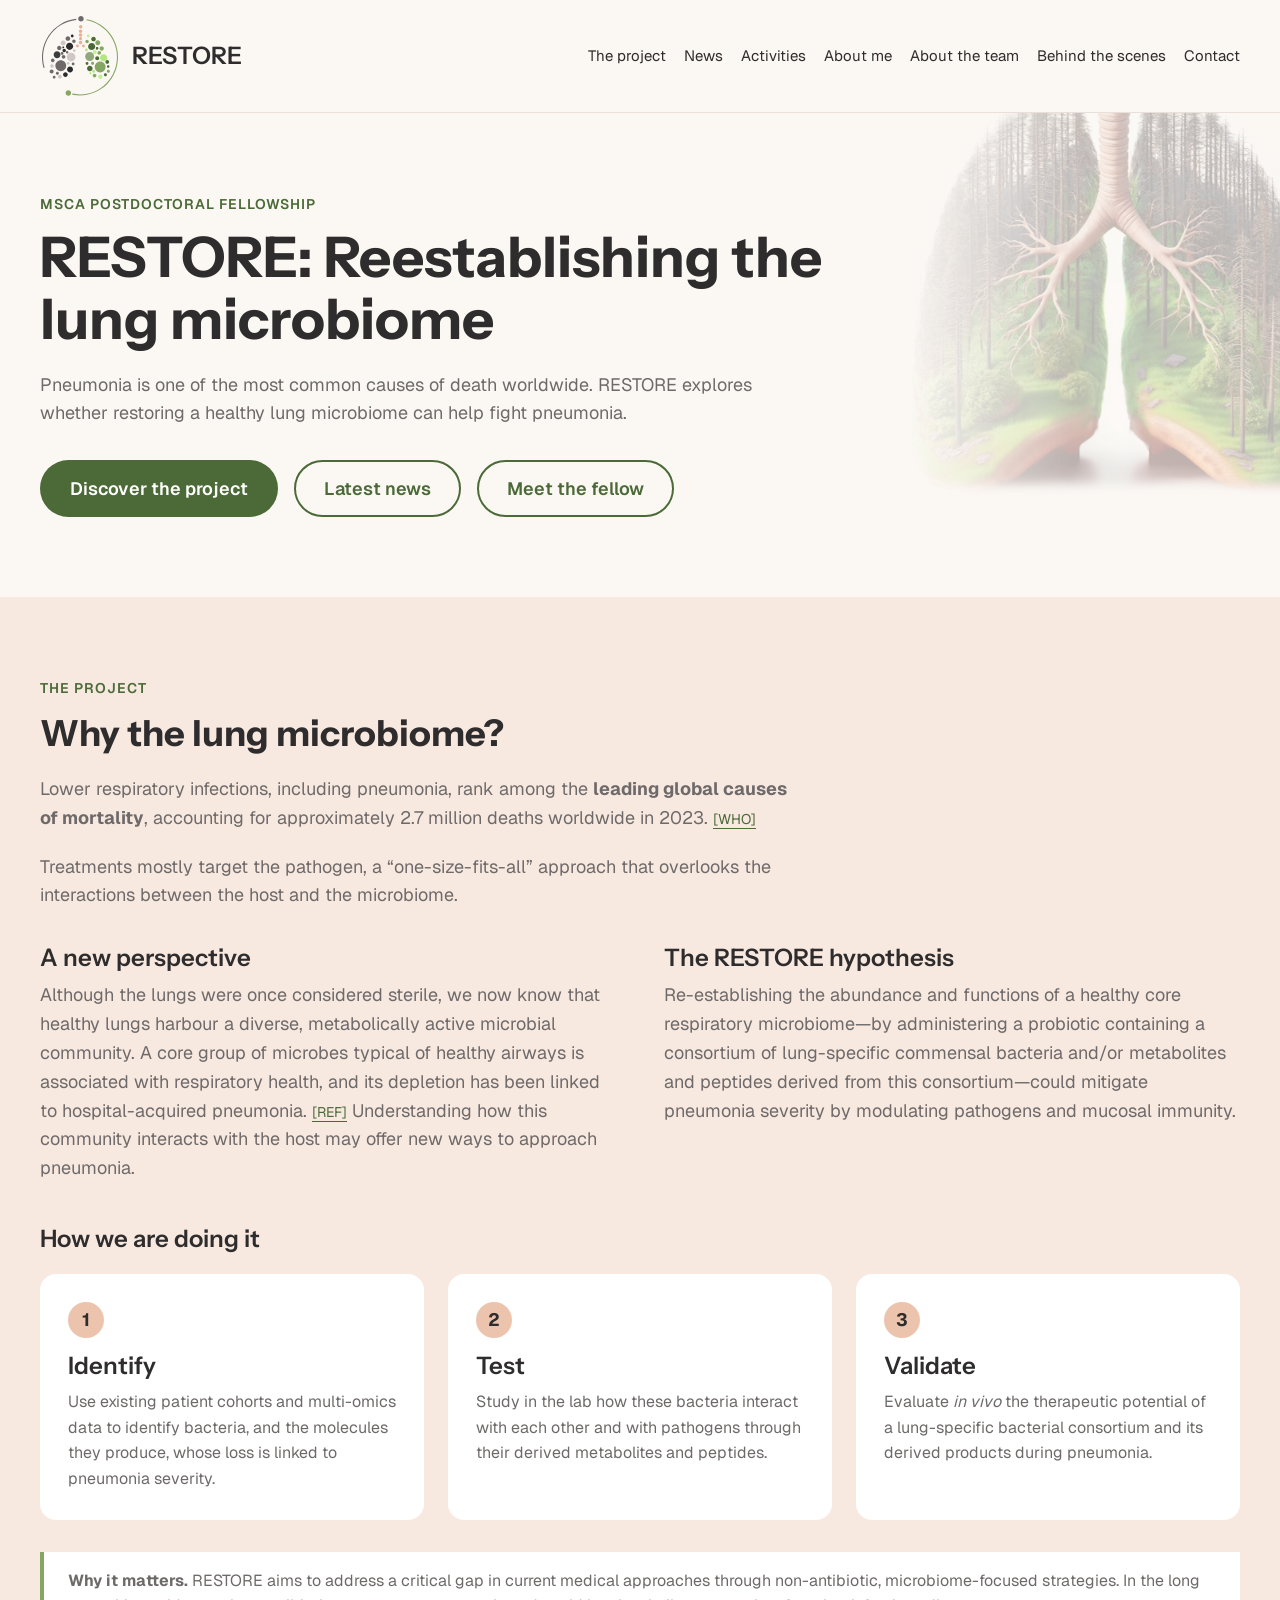
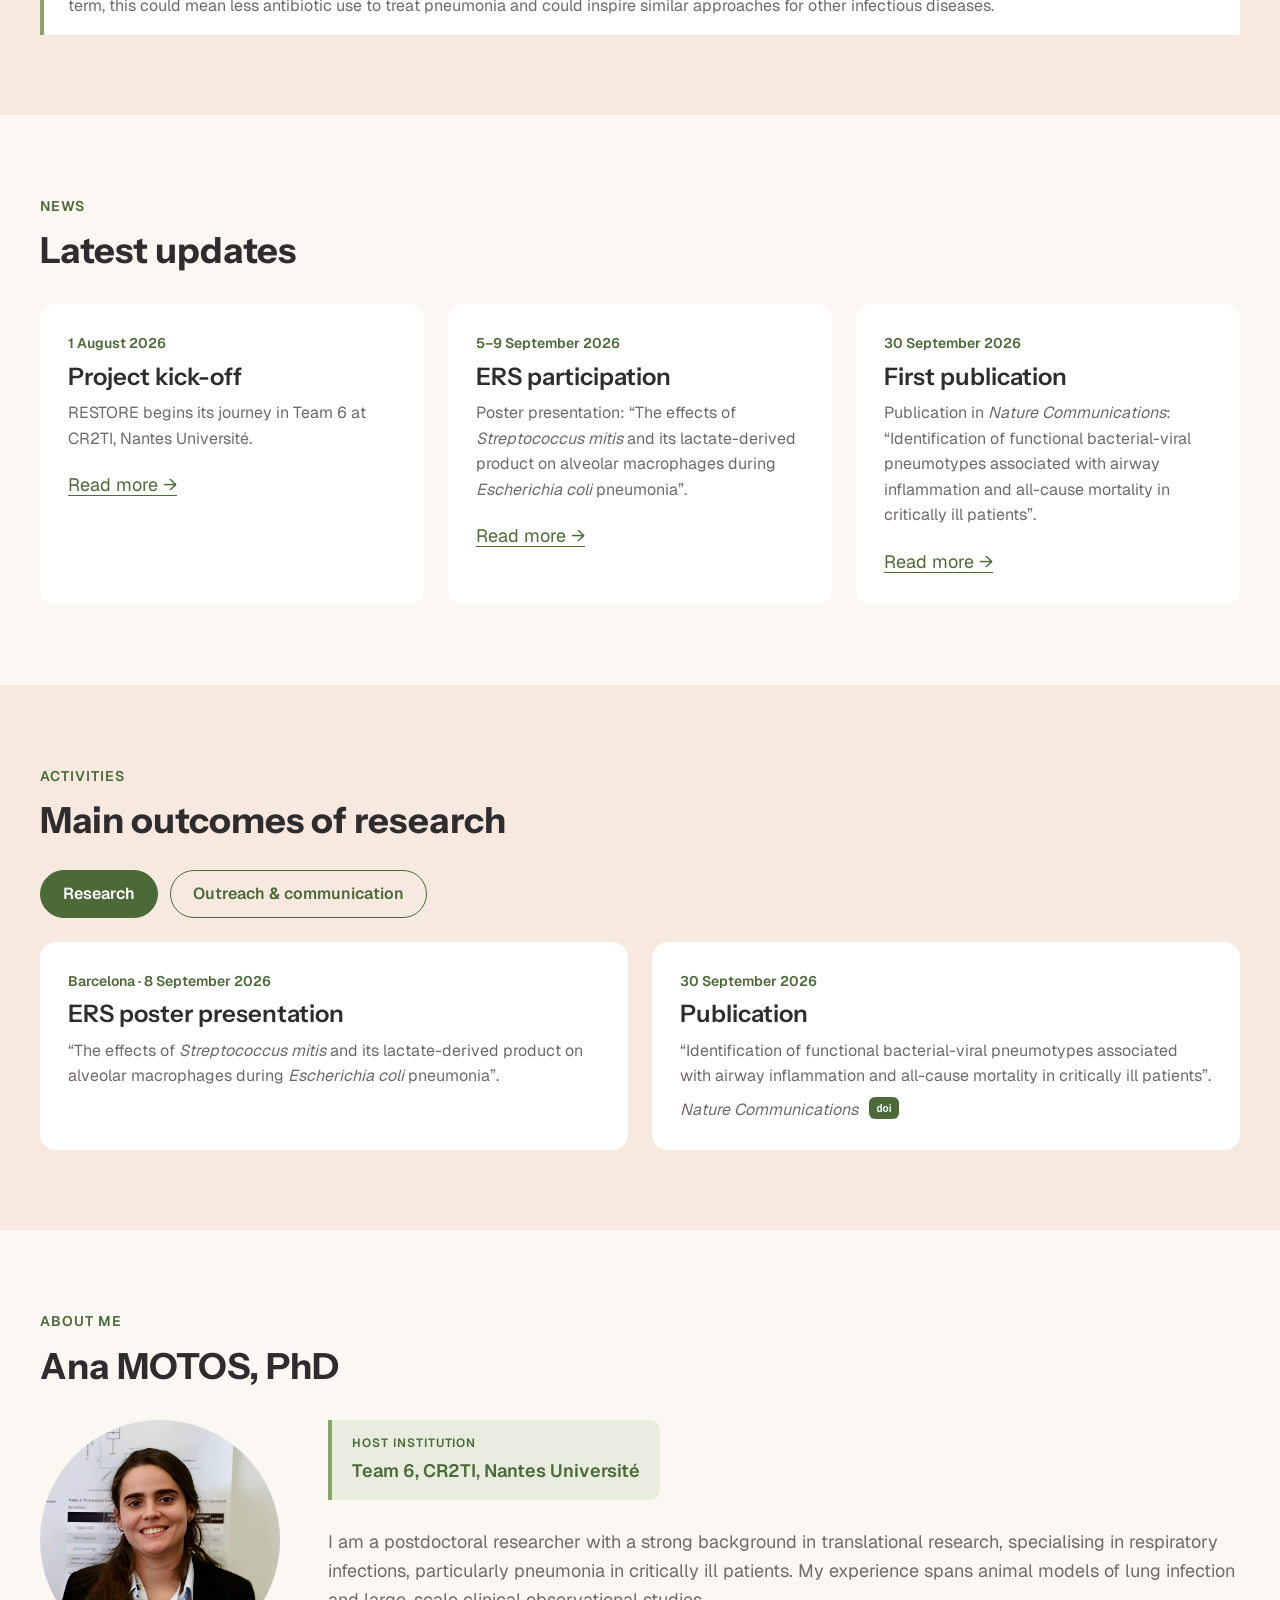
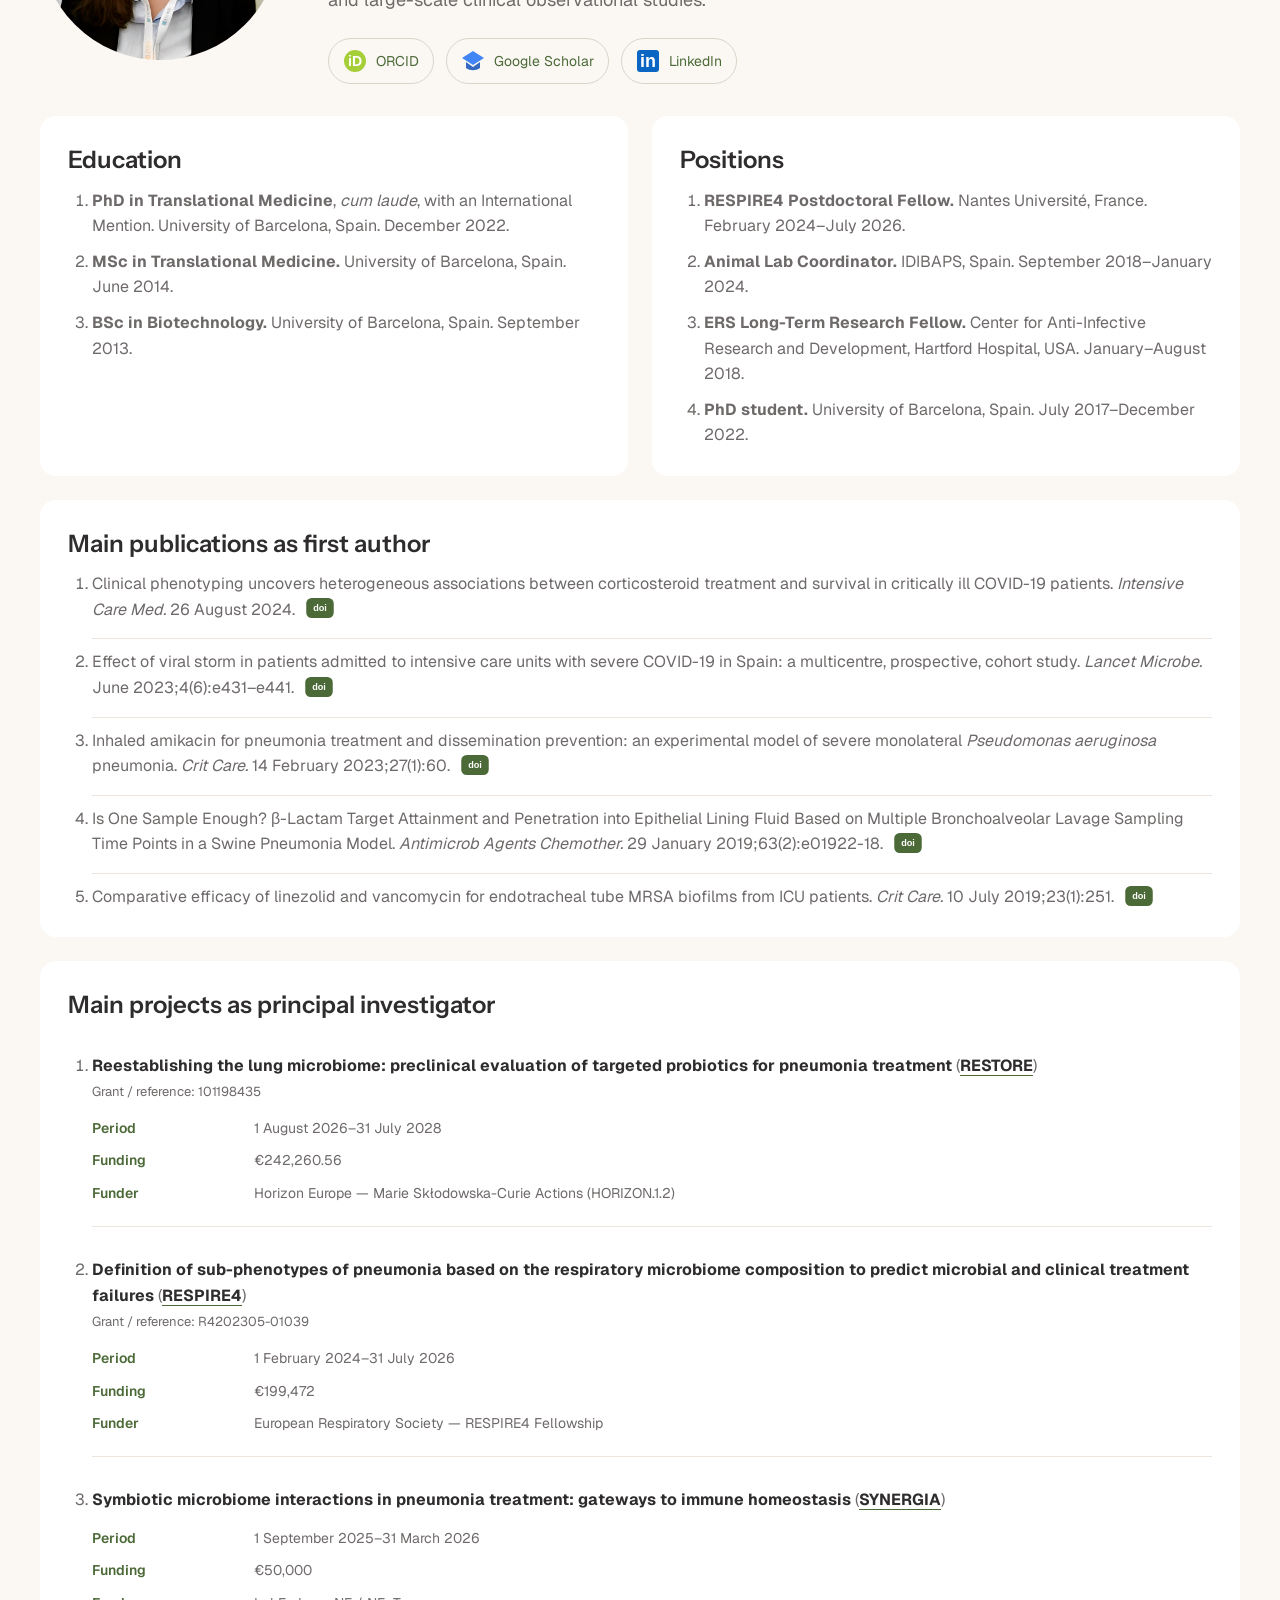
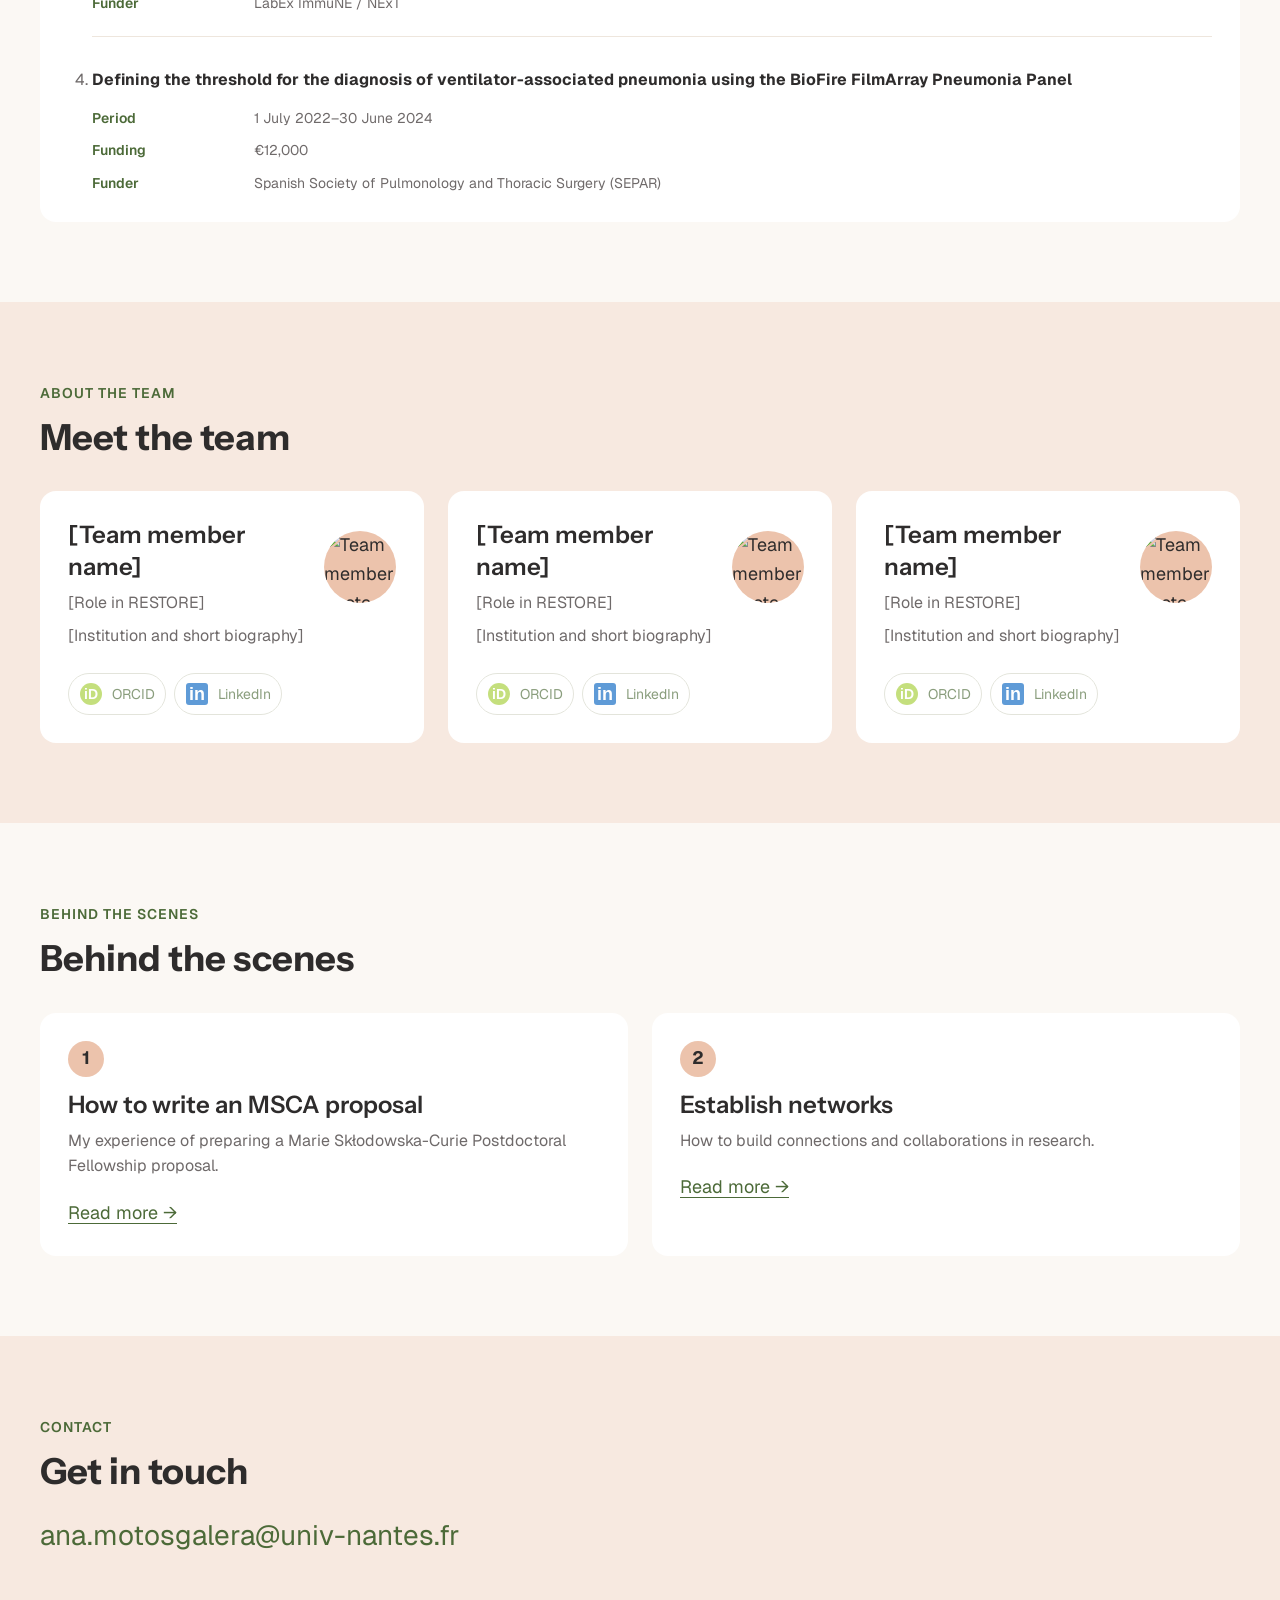
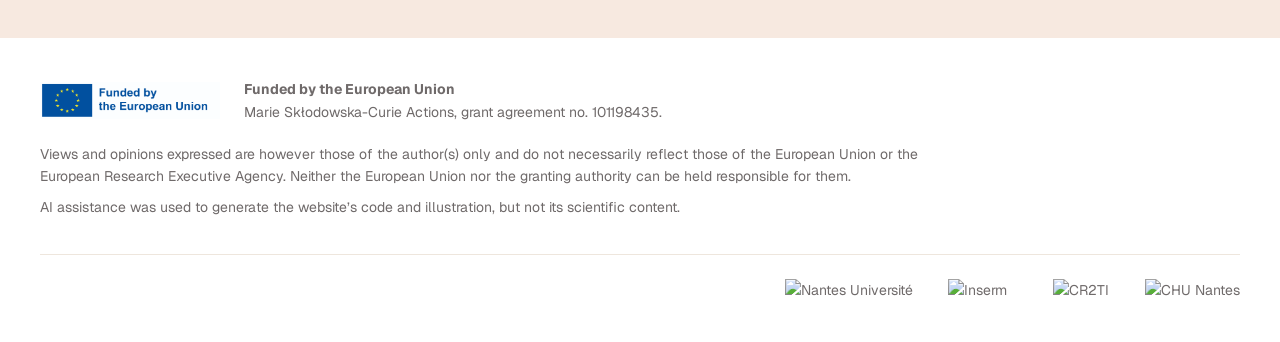
==== index.html @ 810e3845 "Fix formatting of funder information in index.html" ====
<!DOCTYPE html>
<html lang="en"><head><meta charset="utf-8"><meta name="viewport" content="width=device-width, initial-scale=1"><title>RESTORE: Reestablishing the lung microbiome</title><link rel="stylesheet" href="https://fonts.googleapis.com/css2?family=Instrument+Sans:wght@400;600;700&family=Geist:wght@400;600&display=swap"><link rel="stylesheet" href="styles.css"></head><body><a class="skip" href="#main-content">Skip to content</a><header><a class="brand" href="#home" aria-label="RESTORE home"><img class="header-logo" src="Logo.svg" alt="RESTORE logo"><span>RESTORE</span></a><button class="menu-toggle" type="button" aria-controls="main-menu" aria-expanded="false">Menu</button><nav class="menu" id="main-menu" aria-label="Main navigation"><a href="#project">The project</a><a href="#news">News</a><a href="#activities">Activities</a><a href="#about">About me</a><a href="#team">About the team</a><a href="#msca">Behind the scenes</a><a href="#contact">Contact</a></nav></header><main id="main-content"><section id="home"><div class="wrap hero-layout"><div class="hero-copy">
<div class="label">MSCA Postdoctoral Fellowship</div>
<h1>RESTORE: Reestablishing the lung microbiome</h1>
<p class="lead">Pneumonia is one of the most common causes of death worldwide. RESTORE explores whether restoring a healthy lung microbiome can help fight pneumonia.</p>
<div class="btns"><a class="btn" href="#project">Discover the project</a><a class="btn o" href="#news">Latest news</a><a class="btn o" href="#about">Meet the fellow</a></div>
</div><div class="hero-art"><img class="project-logo" src="Image_lungs.svg" alt=""></div></div></section>

<section id="project" class="soft"><div class="wrap">
<div class="label">The project</div>
<h2>Why the lung microbiome?</h2>
<p class="lead">Lower respiratory infections, including pneumonia, rank among the <strong>leading global causes of mortality</strong>, accounting for approximately 2.7 million deaths worldwide in 2023. <a class="text-link reference" href="https://www.who.int/news-room/fact-sheets/detail/the-top-10-causes-of-death/" target="_blank" rel="noopener noreferrer" aria-label="Reference: WHO, The top 10 causes of death">[WHO]</a></p><p class="lead">Treatments mostly target the pathogen, a “one-size-fits-all” approach that overlooks the interactions between the host and the microbiome.</p>
<div class="two">
<div><h3>A new perspective</h3><p>Although the lungs were once considered sterile, we now know that healthy lungs harbour a diverse, metabolically active microbial community. A core group of microbes typical of healthy airways is associated with respiratory health, and its depletion has been linked to hospital-acquired pneumonia. <a class="text-link reference" href="https://doi.org/10.1038/s41591-023-02617-9" target="_blank" rel="noopener noreferrer">[REF]</a> Understanding how this community interacts with the host may offer new ways to approach pneumonia.</p></div>
<div><h3>The RESTORE hypothesis</h3><p>Re-establishing the abundance and functions of a healthy core respiratory microbiome—by administering a probiotic containing a consortium of lung-specific commensal bacteria and/or metabolites and peptides derived from this consortium—could mitigate pneumonia severity by modulating pathogens and mucosal immunity.</p></div>
</div>
<h3 class="sub">How we are doing it</h3>
<div class="row" style="margin-top:20px">
<div class="card"><div class="num">1</div><h3>Identify</h3><p>Use existing patient cohorts and multi-omics data to identify bacteria, and the molecules they produce, whose loss is linked to pneumonia severity.</p></div>
<div class="card"><div class="num">2</div><h3>Test</h3><p>Study in the lab how these bacteria interact with each other and with pathogens through their derived metabolites and peptides.</p></div>
<div class="card"><div class="num">3</div><h3>Validate</h3><p>Evaluate <em>in vivo</em> the therapeutic potential of a lung-specific bacterial consortium and its derived products during pneumonia.</p></div>
</div>

<div class="note why-matters"><strong>Why it matters.</strong> RESTORE aims to address a critical gap in current medical approaches through non-antibiotic, microbiome-focused strategies. In the long term, this could mean less antibiotic use to treat pneumonia and could inspire similar approaches for other infectious diseases.</div>
</div></section>

<section id="news"><div class="wrap"><div class="label">News</div><h2>Latest updates</h2><div class="row"><article class="card news-card"><div class="date">1 August 2026</div><h3>Project kick-off</h3><p>RESTORE begins its journey in Team 6 at CR2TI, Nantes Université.</p><a class="text-link" href="news-project-kick-off.html" aria-label="Read more: Project kick-off">Read more →</a></article><article class="card news-card"><div class="date">5–9 September 2026</div><h3>ERS participation</h3><p>Poster presentation: “The effects of <em>Streptococcus mitis</em> and its lactate-derived product on alveolar macrophages during <em>Escherichia coli</em> pneumonia”.</p><a class="text-link" href="news-ers-participation.html" aria-label="Read more: ERS participation">Read more →</a></article><article class="card news-card"><div class="date">30 September 2026</div><h3>First publication</h3><p>Publication in <em>Nature Communications</em>: “Identification of functional bacterial-viral pneumotypes associated with airway inflammation and all-cause mortality in critically ill patients”.</p><a class="text-link" href="news-first-publication.html" aria-label="Read more: First publication">Read more →</a></article></div></div></section>

<section id="activities" class="soft"><div class="wrap"><div class="label">Activities</div><h2>Main outcomes of research</h2><div class="tabs" role="tablist" aria-label="Activity category"><button class="tab" id="tab-research" role="tab" aria-selected="true" aria-controls="panel-research" tabindex="0">Research</button><button class="tab" id="tab-outreach" role="tab" aria-selected="false" aria-controls="panel-outreach" tabindex="-1">Outreach &amp; communication</button></div><div class="activity-panel" id="panel-research" role="tabpanel" aria-labelledby="tab-research" tabindex="0"><h3 class="panel-heading">Research</h3><div class="row research-grid"><article class="card"><div class="date">Barcelona · 8 September 2026</div><h3>ERS poster presentation</h3><p>“The effects of <em>Streptococcus mitis</em> and its lactate-derived product on alveolar macrophages during <em>Escherichia coli</em> pneumonia”.</p></article><article class="card"><div class="date">30 September 2026</div><h3>Publication</h3><p>“Identification of functional bacterial-viral pneumotypes associated with airway inflammation and all-cause mortality in critically ill patients”.</p><p><em>Nature Communications  </em><a class="doi-link" href="https://doi.org/10.1038/s41467-026-78146-z" target="_blank" rel="noopener noreferrer"><svg viewBox="0 0 32 24" aria-hidden="true"><rect x="1" y="1" width="30" height="22" rx="6" fill="#4C6A38"/><text x="16" y="15.5" text-anchor="middle" font-family="Arial,sans-serif" font-size="10" font-weight="bold" fill="white">doi</text></svg></a></article></div></div><div class="activity-panel" id="panel-outreach" role="tabpanel" aria-labelledby="tab-outreach" tabindex="0"><h3 class="panel-heading">Outreach &amp; communication</h3></div></div></section>

<section id="about"><div class="wrap"><div class="label">About me</div><h2>Ana MOTOS, PhD</h2><div class="two about-layout"><div class="portrait"><img class="photo" src="AnaMOTOS.jpeg" alt="Ana Motos, RESTORE fellow"></div><div><div class="institution"><span>Host institution</span>Team 6, CR2TI, Nantes Université</div><p>I am a postdoctoral researcher with a strong background in translational research, specialising in respiratory infections, particularly pneumonia in critically ill patients. My experience spans animal models of lung infection and large-scale clinical observational studies.</p><div class="socials"><a class="social-link" data-link="fellow.orcid" href="https://orcid.org/0000-0002-3757-1232" target="_blank" rel="noopener noreferrer"><svg viewBox="0 0 24 24" aria-hidden="true"><circle cx="12" cy="12" r="11" fill="#A6CE39"/><text x="5" y="17" font-family="Arial,sans-serif" font-weight="bold" font-size="14" fill="white">iD</text></svg><span>ORCID</span></a><a class="social-link" data-link="fellow.scholar" href="https://scholar.google.com/citations?user=rOZRFiIAAAAJ&amp;hl=en" target="_blank" rel="noopener noreferrer"><svg viewBox="0 0 24 24" aria-hidden="true"><path d="M1 9 12 2 23 9 12 16Z" fill="#4285F4"/><path d="M5 13v6c4 3 10 3 14 0v-6l-7 5Z" fill="#356AC3"/></svg><span>Google Scholar</span></a><a class="social-link" data-link="fellow.linkedin" href="https://www.linkedin.com/in/ana-motos-a26798247" target="_blank" rel="noopener noreferrer"><svg viewBox="0 0 24 24" aria-hidden="true"><rect x="1" y="1" width="22" height="22" rx="3" fill="#0A66C2"/><text x="4" y="18" font-family="Arial,sans-serif" font-weight="bold" font-size="18" fill="white">in</text></svg><span>LinkedIn</span></a></div></div></div><div class="profile-details"><div class="card "><h3>Education</h3><ol><li><strong>PhD in Translational Medicine</strong>, <em>cum laude</em>, with an International Mention. University of Barcelona, Spain. <span class="entry-date">December 2022.</span></li><li><strong>MSc in Translational Medicine.</strong> University of Barcelona, Spain. <span class="entry-date">June 2014.</span></li><li><strong>BSc in Biotechnology.</strong> University of Barcelona, Spain. <span class="entry-date">September 2013.</span></li></ol></div><div class="card "><h3>Positions</h3><ol><li><strong>RESPIRE4 Postdoctoral Fellow.</strong> Nantes Université, France. <span class="entry-date">February 2024–July 2026.</span></li><li><strong>Animal Lab Coordinator.</strong> IDIBAPS, Spain. <span class="entry-date">September 2018–January 2024.</span></li><li><strong>ERS Long-Term Research Fellow.</strong> Center for Anti-Infective Research and Development, Hartford Hospital, USA. <span class="entry-date">January–August 2018.</span></li><li><strong>PhD student.</strong> University of Barcelona, Spain. <span class="entry-date">July 2017–December 2022.</span></li></ol></div><div class="card publications-card"><h3>Main publications as first author</h3><ol><li>Clinical phenotyping uncovers heterogeneous associations between corticosteroid treatment and survival in critically ill COVID-19 patients. <em>Intensive Care Med.</em> 26 August 2024. <a class="doi-link" href="https://doi.org/10.1007/s00134-024-07593-3" target="_blank" rel="noopener noreferrer"><svg viewBox="0 0 32 24" aria-hidden="true"><rect x="1" y="1" width="30" height="22" rx="6" fill="#4C6A38"/><text x="16" y="15.5" text-anchor="middle" font-family="Arial,sans-serif" font-size="10" font-weight="bold" fill="white">doi</text></svg></a></li><li>Effect of viral storm in patients admitted to intensive care units with severe COVID-19 in Spain: a multicentre, prospective, cohort study. <em>Lancet Microbe.</em> June 2023;4(6):e431–e441. <a class="doi-link" href="https://doi.org/10.1016/S2666-5247(23)00041-1" target="_blank" rel="noopener noreferrer"><svg viewBox="0 0 32 24" aria-hidden="true"><rect x="1" y="1" width="30" height="22" rx="6" fill="#4C6A38"/><text x="16" y="15.5" text-anchor="middle" font-family="Arial,sans-serif" font-size="10" font-weight="bold" fill="white">doi</text></svg></a></li><li>Inhaled amikacin for pneumonia treatment and dissemination prevention: an experimental model of severe monolateral <em>Pseudomonas aeruginosa</em> pneumonia. <em>Crit Care.</em> 14 February 2023;27(1):60. <a class="doi-link" href="https://doi.org/10.1186/s13054-023-04331-x" target="_blank" rel="noopener noreferrer"><svg viewBox="0 0 32 24" aria-hidden="true"><rect x="1" y="1" width="30" height="22" rx="6" fill="#4C6A38"/><text x="16" y="15.5" text-anchor="middle" font-family="Arial,sans-serif" font-size="10" font-weight="bold" fill="white">doi</text></svg></a></li><li>Is One Sample Enough? β-Lactam Target Attainment and Penetration into Epithelial Lining Fluid Based on Multiple Bronchoalveolar Lavage Sampling Time Points in a Swine Pneumonia Model. <em>Antimicrob Agents Chemother.</em> 29 January 2019;63(2):e01922-18. <a class="doi-link" href="https://doi.org/10.1128/AAC.01922-18" target="_blank" rel="noopener noreferrer"><svg viewBox="0 0 32 24" aria-hidden="true"><rect x="1" y="1" width="30" height="22" rx="6" fill="#4C6A38"/><text x="16" y="15.5" text-anchor="middle" font-family="Arial,sans-serif" font-size="10" font-weight="bold" fill="white">doi</text></svg></a></li><li>Comparative efficacy of linezolid and vancomycin for endotracheal tube MRSA biofilms from ICU patients. <em>Crit Care.</em> 10 July 2019;23(1):251. <a class="doi-link" href="https://doi.org/10.1186/s13054-019-2523-5" target="_blank" rel="noopener noreferrer"><svg viewBox="0 0 32 24" aria-hidden="true"><rect x="1" y="1" width="30" height="22" rx="6" fill="#4C6A38"/><text x="16" y="15.5" text-anchor="middle" font-family="Arial,sans-serif" font-size="10" font-weight="bold" fill="white">doi</text></svg></a></li></ol></div><div class="card projects-card">
  <h3>Main projects as principal investigator</h3>

  <ol>
    <!-- RESTORE -->
    <li>
      <p>
        <strong>Reestablishing the lung microbiome: preclinical evaluation
        of targeted probiotics for pneumonia treatment</strong>
        (<a
          class="text-link"
          href="https://cordis.europa.eu/project/id/101198435"
          target="_blank"
          rel="noopener noreferrer"
        ><strong>RESTORE</strong></a>)
      </p>

      <span class="project-id">
        Grant / reference: 101198435
      </span>

      <dl class="project-meta">
        <div>
          <dt>Period</dt>
          <dd>1 August 2026–31 July 2028</dd>
        </div>
        <div>
          <dt>Funding</dt>
          <dd>€242,260.56</dd>
        </div>
        <div>
          <dt>Funder</dt>
          <dd>
            Horizon Europe — Marie Skłodowska-Curie Actions
            (HORIZON.1.2)
          </dd>
        </div>
      </dl>
    </li>

    <!-- RESPIRE4 -->
    <li>
      <p>
        <strong>Definition of sub-phenotypes of pneumonia based on the
        respiratory microbiome composition to predict microbial
        and clinical treatment failures</strong>
        (<a
          class="text-link"
          href="https://www.ersnet.org/news-and-features/news/celebrating-the-fellows-from-the-fourth-and-final-call-of-the-respire-programme/"
          target="_blank"
          rel="noopener noreferrer"
        ><strong>RESPIRE4</strong></a>)
      </p>

      <span class="project-id">
        Grant / reference: R4202305-01039
      </span>

      <dl class="project-meta">
        <div>
          <dt>Period</dt>
          <dd>1 February 2024–31 July 2026</dd>
        </div>
        <div>
          <dt>Funding</dt>
          <dd>€199,472</dd>
        </div>
        <div>
          <dt>Funder</dt>
          <dd>European Respiratory Society — RESPIRE4 Fellowship</dd>
        </div>
      </dl>
    </li>

    <!-- SYNERGIA -->
    <li>
      <p>
    <strong>Symbiotic microbiome interactions in pneumonia treatment:
        gateways to immune homeostasis </strong>
        (<a
          class="text-link"
          href="https://labex-immune.univ-nantes.fr/home-latest-news/2-projects-awarded-at-the-internal-call-for-young-researchers-2023-2024"
          target="_blank"
          rel="noopener noreferrer"
        ><strong>SYNERGIA</strong></a>)
      </p>

      <dl class="project-meta">
        <div>
          <dt>Period</dt>
          <dd>1 September 2025–31 March 2026</dd>
        </div>
        <div>
          <dt>Funding</dt>
          <dd>€50,000</dd>
        </div>
        <div>
          <dt>Funder</dt>
          <dd>LabEx ImmuNE / NExT</dd>
        </div>
      </dl>
    </li>

    <!-- BIOFIRE -->
    <li>
      <p>
        <strong>Defining the threshold for the diagnosis of
            ventilator-associated pneumonia using the BioFire
            FilmArray Pneumonia Panel</strong>
      </p>

      <dl class="project-meta">
        <div>
          <dt>Period</dt>
          <dd>1 July 2022–30 June 2024</dd>
        </div>
        <div>
          <dt>Funding</dt>
          <dd>€12,000</dd>
        </div>
        <div>
          <dt>Funder</dt>
          <dd>
            Spanish Society of Pulmonology and Thoracic Surgery (SEPAR)
          </dd>
        </div>
      </dl>
    </li>
  </ol>
</div></dd></div></dl></li></ol></div></div></div></section>

<section id="team" class="soft"><div class="wrap"><div class="label">About the team</div><h2>Meet the team</h2><div class="row"><article class="card team-card"><div class="team-head"><div><h3>[Team member name]</h3><p>[Role in RESTORE]</p></div><img class="team-photo" data-team-photo="1" src="assets/team-placeholder.svg" alt="Team member photo placeholder"></div><p>[Institution and short biography]</p><div class="socials"><a class="social-link" data-link="team1.orcid" role="link" aria-disabled="true" title="Link to be added"><svg viewBox="0 0 24 24" aria-hidden="true"><circle cx="12" cy="12" r="11" fill="#A6CE39"/><text x="5" y="17" font-family="Arial,sans-serif" font-weight="bold" font-size="14" fill="white">iD</text></svg><span>ORCID</span></a><a class="social-link" data-link="team1.linkedin" role="link" aria-disabled="true" title="Link to be added"><svg viewBox="0 0 24 24" aria-hidden="true"><rect x="1" y="1" width="22" height="22" rx="3" fill="#0A66C2"/><text x="4" y="18" font-family="Arial,sans-serif" font-weight="bold" font-size="18" fill="white">in</text></svg><span>LinkedIn</span></a></div></article><article class="card team-card"><div class="team-head"><div><h3>[Team member name]</h3><p>[Role in RESTORE]</p></div><img class="team-photo" data-team-photo="2" src="assets/team-placeholder.svg" alt="Team member photo placeholder"></div><p>[Institution and short biography]</p><div class="socials"><a class="social-link" data-link="team2.orcid" role="link" aria-disabled="true" title="Link to be added"><svg viewBox="0 0 24 24" aria-hidden="true"><circle cx="12" cy="12" r="11" fill="#A6CE39"/><text x="5" y="17" font-family="Arial,sans-serif" font-weight="bold" font-size="14" fill="white">iD</text></svg><span>ORCID</span></a><a class="social-link" data-link="team2.linkedin" role="link" aria-disabled="true" title="Link to be added"><svg viewBox="0 0 24 24" aria-hidden="true"><rect x="1" y="1" width="22" height="22" rx="3" fill="#0A66C2"/><text x="4" y="18" font-family="Arial,sans-serif" font-weight="bold" font-size="18" fill="white">in</text></svg><span>LinkedIn</span></a></div></article><article class="card team-card"><div class="team-head"><div><h3>[Team member name]</h3><p>[Role in RESTORE]</p></div><img class="team-photo" data-team-photo="3" src="assets/team-placeholder.svg" alt="Team member photo placeholder"></div><p>[Institution and short biography]</p><div class="socials"><a class="social-link" data-link="team3.orcid" role="link" aria-disabled="true" title="Link to be added"><svg viewBox="0 0 24 24" aria-hidden="true"><circle cx="12" cy="12" r="11" fill="#A6CE39"/><text x="5" y="17" font-family="Arial,sans-serif" font-weight="bold" font-size="14" fill="white">iD</text></svg><span>ORCID</span></a><a class="social-link" data-link="team3.linkedin" role="link" aria-disabled="true" title="Link to be added"><svg viewBox="0 0 24 24" aria-hidden="true"><rect x="1" y="1" width="22" height="22" rx="3" fill="#0A66C2"/><text x="4" y="18" font-family="Arial,sans-serif" font-weight="bold" font-size="18" fill="white">in</text></svg><span>LinkedIn</span></a></div></article></div></div></section>

<section id="msca"><div class="wrap"><div class="label">Behind the scenes</div><h2>Behind the scenes</h2><div class="story-grid"><article class="card story-card"><div class="num">1</div><h3>How to write an MSCA proposal</h3><p>My experience of preparing a Marie Skłodowska-Curie Postdoctoral Fellowship proposal.</p><a class="text-link" href="how-to-write-an-msca-proposal.html">Read more →</a></article><article class="card story-card"><div class="num">2</div><h3>Establish networks</h3><p>How to build connections and collaborations in research.</p><a class="text-link" href="establishing-networks.html">Read more →</a></article></div></div></section>

<section id="contact"><div class="wrap"><div class="label">Contact</div><h2>Get in touch</h2><a class="contact-email" data-contact-email href="mailto:ana.motosgalera@univ-nantes.fr">ana.motosgalera@univ-nantes.fr</a>
</div></section></main><footer><div class="funding"><img class="eu-emblem" src="EN-Funded by the EU-POS.jpg" alt="Funded by the European Union"><p><strong>Funded by the European Union</strong><br>Marie Skłodowska-Curie Actions, grant agreement no. 101198435.</p></div><p>Views and opinions expressed are however those of the author(s) only and do not necessarily reflect those of the European Union or the European Research Executive Agency. Neither the European Union nor the granting authority can be held responsible for them.</p> <p class="ai-disclosure">
    AI assistance was used to generate the website’s code and illustration,
    but not its scientific content.</p><div class="institutional-logos" aria-label="Host institutions"><a href="https://www.univ-nantes.fr/" target="_blank" rel="noopener noreferrer" title="Nantes Université"><img src="https://www.univ-nantes.fr/medias/photo/logotype-nantes-u-noir-72dpi_1638965800927-png?ID_FICHE=1482184&amp;INLINE=FALSE" alt="Nantes Université" loading="lazy" referrerpolicy="no-referrer"></a><a href="https://www.inserm.fr/" target="_blank" rel="noopener noreferrer" title="Inserm"><img src="https://upload.wikimedia.org/wikipedia/commons/c/cd/Inserm.svg" alt="Inserm" loading="lazy" referrerpolicy="no-referrer"></a><a href="https://cr2ti.univ-nantes.fr/" target="_blank" rel="noopener noreferrer" title="CR2TI"><img src="https://sfrsante.univ-nantes.fr/medias/photo/cr2ti_1687788382564-jpg?ID_FICHE=1710203" alt="CR2TI" loading="lazy" referrerpolicy="no-referrer"></a><a href="https://www.chu-nantes.fr/" target="_blank" rel="noopener noreferrer" title="CHU Nantes"><img src="https://upload.wikimedia.org/wikipedia/commons/d/d3/Centre_hospitalier_universitaire_de_Nantes%2C_Logo.png" alt="CHU Nantes" loading="lazy" referrerpolicy="no-referrer"></a></div></footer><script src="site-config.js"></script><script src="site.js"></script></body></html>
---- styles.css ----
*{box-sizing:border-box;margin:0}
body{width:1440px;background:#FBF8F4;color:#2E2C2C;font-family:'Geist',sans-serif;font-size:18px;line-height:1.6}
h1,h2,h3{font-family:'Instrument Sans',sans-serif;color:#2E2C2C}
h1{font-size:56px;font-weight:700;line-height:1.1}
h2{font-size:36px;font-weight:700;line-height:1.2}
h3{font-size:24px;font-weight:600;line-height:1.3}
.small{font-size:14px;color:#6F6A6A}
.wrap{width:1200px;margin:0 auto}
header{background:#FBF8F4;padding:16px 120px;display:flex;justify-content:space-between;align-items:center}
.brand{display:flex;align-items:center;gap:12px}
.logo{width:40px;height:40px;border-radius:50%;background:#86A664}
.menu{display:flex;gap:32px}
section{padding:80px 0}
.soft{background:#F7E9E0}
.label{font-size:14px;font-weight:600;color:#4C6A38;text-transform:uppercase;letter-spacing:1px;margin-bottom:12px}
.lead{color:#6F6A6A;max-width:760px;margin-top:20px}
.btns{display:flex;gap:16px;margin-top:32px}
.btn{background:#4C6A38;color:#FFFFFF;padding:14px 28px;border-radius:999px;font-weight:600}
.btn.o{background:transparent;color:#4C6A38;border:2px solid #4C6A38}
.row{display:flex;gap:24px;margin-top:32px}
.card{flex:1;background:#FFFFFF;border-radius:16px;padding:28px}
.card p{color:#6F6A6A;font-size:16px;margin-top:8px}
.num{width:36px;height:36px;border-radius:50%;background:#ECC3AC;color:#2E2C2C;font-weight:700;display:flex;align-items:center;justify-content:center;margin-bottom:12px}
.date{font-size:14px;font-weight:600;color:#4C6A38;margin-bottom:6px}
.two{display:flex;gap:48px;margin-top:32px}
.two>div{flex:1}
.two p{color:#6F6A6A;margin-top:8px}
.note{background:#FFFFFF;border-left:4px solid #86A664;padding:16px 24px;margin-top:32px;color:#6F6A6A;font-size:16px}
.photo{width:260px;height:260px;border-radius:50%;background:#ECC3AC}
.sub{margin-top:40px}
footer{background:#FFFFFF;padding:40px 120px;color:#6F6A6A;font-size:14px}
footer p{margin-top:8px;max-width:900px}

/* Responsive layout: preserves the original Figma palette and typography. */
html{scroll-behavior:smooth;scroll-padding-top:100px}
body{width:100%;min-width:0}
a{color:inherit;text-decoration:none}
a:focus-visible,button:focus-visible{outline:3px solid #4C6A38;outline-offset:5px}
.wrap{width:min(1200px,calc(100% - 48px));margin-inline:auto}
header{position:sticky;top:0;z-index:10;padding:16px max(24px,calc((100% - 1200px)/2));gap:24px;border-bottom:1px solid #e9e1d9}
.brand{flex:none;font-family:'Instrument Sans',sans-serif;font-size:24px;font-weight:600}
.logo{flex:none}
.menu{gap:clamp(16px,2.1vw,32px);align-items:center;font-size:16px}
.menu a{white-space:nowrap}
.menu a:hover{color:#4C6A38;text-decoration:underline;text-underline-offset:5px}
h1{font-size:clamp(34px,4.5vw,56px);overflow-wrap:break-word}
h2{font-size:clamp(28px,3vw,36px);overflow-wrap:break-word}
h3{font-size:clamp(21px,2vw,24px);overflow-wrap:break-word}
.btns{flex-wrap:wrap}
.btn{display:inline-flex;align-items:center;justify-content:center;text-align:center;border:2px solid transparent;line-height:1.4;transition:background .15s}
.btn:hover{background:#3b552a}
.btn.o:hover{background:#e8eddf}
.row{display:grid;grid-template-columns:repeat(3,minmax(0,1fr))}
.two{display:grid;grid-template-columns:repeat(2,minmax(0,1fr))}
.two>div,.card{min-width:0;overflow-wrap:anywhere}
.two .row{grid-template-columns:repeat(2,minmax(0,1fr))}
.about-layout{grid-template-columns:260px minmax(0,1fr)}
.portrait{width:100%}
.photo{width:min(260px,100%);height:auto;aspect-ratio:1}
footer{padding:40px max(24px,calc((100% - 1200px)/2))}
.menu-toggle{display:none;background:transparent;border:1px solid #4C6A38;border-radius:999px;padding:10px 18px;color:#4C6A38;font:inherit;cursor:pointer}
.skip{position:fixed;left:16px;top:-100px;z-index:20;background:#fff;padding:12px 20px}
.skip:focus{top:12px}
@media(max-width:1050px){
 header{flex-wrap:wrap;gap:12px}
 .menu{width:100%;justify-content:space-between;gap:12px;flex-wrap:wrap}
 html{scroll-padding-top:150px}
 .row{grid-template-columns:repeat(2,minmax(0,1fr))}
 .about-layout{grid-template-columns:200px minmax(0,1fr);gap:32px}
 .two .row{grid-template-columns:1fr}
 section{padding:64px 0}
}
@media(max-width:700px){
 body{font-size:16px}
 header{gap:12px;justify-content:space-between;padding:12px 20px}
 .wrap{width:calc(100% - 40px)}
 html{scroll-padding-top:88px}
 section{padding:48px 0}
 .row,.two,.about-layout{grid-template-columns:minmax(0,1fr);gap:20px}
 .card{padding:24px}
 .btns{gap:12px}
 .btn{width:100%;padding:13px 20px}
 .photo{width:200px}
 .sub{margin-top:32px}
 footer{padding:32px 20px}
 .menu{align-items:stretch;flex-direction:column;gap:0}
 .menu a{padding:12px 0;border-top:1px solid #e9e1d9}
 .js .menu-toggle{display:block}
 .js .menu{display:none}
 .js .menu.is-open{display:flex}
}
@media(prefers-reduced-motion:reduce){html{scroll-behavior:auto}.btn{transition:none}}


/* Project logo and title layout. Replace the two embedded logo sources
   with your final logo image (for example, src="logo.svg"). */
.header-logo{display:block;width:80px;height:80px;object-fit:contain}
.hero-layout{display:grid;grid-template-columns:minmax(0,1.6fr) minmax(0,1fr);align-items:center;gap:48px}
.hero-copy,.hero-art{min-width:0}
.project-logo{display:block;width:100%;max-width:400px;height:auto;margin-inline:auto;object-fit:contain}
.menu{gap:18px;font-size:15px;flex-wrap:wrap;justify-content:flex-end}
@media(max-width:1200px) and (min-width:701px){
 header{flex-wrap:wrap;gap:12px}
 .menu{width:100%;justify-content:space-between}
 html{scroll-padding-top:156px}
}
@media(max-width:1050px){.hero-layout{gap:28px;grid-template-columns:minmax(0,1.4fr) minmax(0,1fr)}}
@media(max-width:700px){
 .hero-layout{grid-template-columns:minmax(0,1fr);gap:32px}
 .project-logo{max-width:280px}
 .menu{justify-content:flex-start}
}


#home {
  position: relative;
  overflow: hidden;
  isolation: isolate;
}

#home .hero-layout {
  position: relative;
  display: block;
}

#home .hero-copy {
  position: relative;
  z-index: 1;
  max-width: 850px;
}

/* Imagen grande, desplazada hacia la derecha */
#home .hero-art {
  position: absolute;
  z-index: 0;
  width: 450px;
  right: -100px;
  top: 50%;
  transform: translateY(-50%);
  pointer-events: none;
}

#home .project-logo {
  width: 100%;
  max-width: none;
  opacity: 0.4;
 

  /* Desvanece el borde izquierdo, donde coincide con el texto */
  -webkit-mask-image: linear-gradient(
    to right, transparent 0%, black 40%
  );
  mask-image: linear-gradient(
    to right, transparent 0%, black 40%
  );
}

@media (max-width: 700px) {
  #home .hero-art {
    width: 420px;
    right: -180px;
  }

  #home .project-logo {
    opacity: 0.10;
  }
}

#home       { background-color: #FBF8F4; }
#project    { background-color: #F7E9E0; }
#news       { background-color: #FBF8F4; }
#activities { background-color: #F7E9E0; }
#about      { background-color: #FBF8F4; }
#team       { background-color: #F7E9E0; }
#msca       { background-color: #FBF8F4; }
#contact    { background-color: #F7E9E0; }

.eu-emblem {
  display: block;
  width: 160px;
  max-width: 100%;
  height: auto;
  margin-top: 20px;
}

img.photo {
  display: block;
  aspect-ratio: 1;
  object-fit: cover;
  object-position: center;
}


/* New section layouts */
[hidden]{display:none!important}
.text-link{color:#4C6A38;text-decoration:underline;text-underline-offset:4px}
.reference{font-size:14px;white-space:nowrap}
.tabs{display:none;flex-wrap:wrap;gap:12px;margin-top:28px}
.js .tabs{display:flex}
.tab{font:inherit;font-size:16px;font-weight:600;cursor:pointer;border:1px solid #4C6A38;border-radius:999px;padding:10px 22px;color:#4C6A38;background:transparent}
.tab[aria-selected="true"]{background:#4C6A38;color:#fff}
.tab:focus-visible{outline:3px solid #4C6A38;outline-offset:4px}
.activity-panel{margin-top:24px}
.activity-panel .row{margin-top:16px}
.js .panel-heading{display:none}
.news-card{display:flex;flex-direction:column;align-items:flex-start;background:#F7E9E0}
.news-card .text-link{margin-top:20px}
#about .about-layout{grid-template-columns:240px minmax(0,1fr);align-items:start}
#about .photo{width:240px;max-width:100%}
.institution{display:inline-block;background:#e8eddf;color:#4C6A38;border-left:4px solid #86A664;border-radius:0 10px 10px 0;padding:14px 20px;margin-top:20px;font-weight:600}
.institution span{display:block;font-size:12px;text-transform:uppercase;letter-spacing:.08em;margin-bottom:4px}
.profile-details{display:grid;grid-template-columns:repeat(2,minmax(0,1fr));gap:24px;margin-top:32px}
.profile-details .card{background:#F7E9E0}
ol{padding-left:24px;margin-top:12px;color:#6F6A6A;font-size:16px}
li+li{margin-top:10px}
.socials{display:flex;flex-wrap:wrap;gap:12px;margin-top:24px}
.social-link{display:inline-flex;gap:9px;align-items:center;border:1px solid #d5d7c9;padding:10px 14px;border-radius:999px;font-size:14px;color:#4C6A38}
.social-link:hover[href]{background:#e8eddf}
.social-link[aria-disabled="true"]{opacity:.65;cursor:default}
.social-link svg{display:block;flex:none;width:24px;height:24px}
.team-head{display:flex;align-items:center;justify-content:space-between;gap:16px}
.team-head>div{min-width:0}
.team-photo{width:72px;height:72px;flex:none;border-radius:50%;object-fit:cover;background:#ECC3AC}
.team-card .socials{gap:8px}
.team-card .social-link{padding:8px 10px}
.story-grid{display:grid;grid-template-columns:repeat(2,minmax(0,1fr));gap:24px;margin-top:32px}
.story-card{display:flex;flex-direction:column;align-items:flex-start;background:#F7E9E0}
.story-card .text-link{margin-top:20px}
.funding{display:flex;align-items:center;gap:24px;margin-bottom:20px}
.funding .eu-emblem{width:180px;max-width:100%;height:auto;flex:none;margin:0}
.funding p{margin:0}
.contact-email{display:inline-block;color:#4C6A38;font-size:clamp(20px,3vw,28px);overflow-wrap:anywhere;margin-top:20px}
.article-wrap{max-width:800px;margin-inline:auto;padding:64px 24px 80px}
.article-wrap h1{font-size:clamp(32px,4.5vw,48px);margin-top:24px}
.article-wrap h2{font-size:28px;margin-top:36px}
.article-wrap p{margin-top:16px;color:#6F6A6A}
.article-wrap .label{margin-top:24px}
.article-wrap .note p{margin:0}
@media(max-width:1050px){#about .about-layout{grid-template-columns:200px minmax(0,1fr)}}
@media(max-width:700px){
 #about .about-layout,.profile-details,.story-grid{grid-template-columns:minmax(0,1fr)}
 #about .photo{width:200px}
 .funding{align-items:flex-start;flex-direction:column;gap:16px}
 .tabs{gap:8px}.tab{font-size:14px;padding:10px 16px}
 .article-wrap{padding:40px 20px 56px}
 .team-head h3{font-size:20px}
}

/* White cards on light sections; retain the Figma palette. */
.card,#news .news-card,#about .profile-details .card,#msca .story-card{background:#fff}
.why-matters{background:#fff}
.research-grid{grid-template-columns:repeat(2,minmax(0,1fr))}
#about .institution{margin-top:0;margin-bottom:20px}
.doi-link{display:inline-flex;gap:6px;align-items:center;vertical-align:middle;font-size:13px;color:#4C6A38;text-decoration:none;margin-top:10px;white-space:nowrap}
.doi-link svg{width:32px;height:24px;flex:none}
.doi-link:hover span{text-decoration:underline}
.publications-card,.projects-card{grid-column:1/-1}
.publications-card li{padding-bottom:16px;border-bottom:1px solid #eee6dd}
.publications-card li:last-child{border:0;padding-bottom:0}
.publications-card .doi-link{margin-left:8px}
.projects-card>ol>li{padding-block:12px 22px;border-bottom:1px solid #eee6dd}
.projects-card>ol>li:last-child{border-bottom:0;padding-bottom:0}
.projects-card li strong{color:#2E2C2C}
.project-id{display:block;font-size:13px;margin-top:4px}
.project-meta{display:grid;gap:10px;margin-top:14px;font-size:14px}
.project-meta>div{display:grid;grid-template-columns:150px minmax(0,1fr);gap:12px}
.project-meta dt{font-weight:600;color:#4C6A38}
.project-meta dd{margin:0}
.institutional-logos{display:flex;flex-wrap:wrap;align-items:center;justify-content:flex-end;gap:24px;margin-top:36px;padding-top:24px;border-top:1px solid #eee6dd}
.institutional-logos a{display:flex;align-items:center;justify-content:center;min-width:80px;max-width:160px}
.institutional-logos img{display:block;max-width:150px;max-height:64px;width:auto;height:auto;object-fit:contain}
@media(max-width:700px){
 .research-grid{grid-template-columns:minmax(0,1fr)}
 .publications-card,.projects-card{grid-column:auto}
 .project-meta>div{grid-template-columns:minmax(0,1fr);gap:2px}
 .institutional-logos{gap:20px;justify-content:flex-end}
 .institutional-logos a{max-width:120px}
 .institutional-logos img{max-width:110px;max-height:50px}
}

/* Etiqueta DOI alineada con el texto */
.publications-card .doi-link {
  display: inline-flex;
  vertical-align: middle;
  margin: 0 0 0 6px;
}

.publications-card .doi-link svg {
  width: 30px;
  height: 22px;
}

.publications-card .doi-link {
  position: relative;
  top: -2px;
}

#activities .doi-link {
  display: inline-flex;
  vertical-align: middle;
  margin: 0 0 0 6px;
  position: relative;
  top: -2px;
}
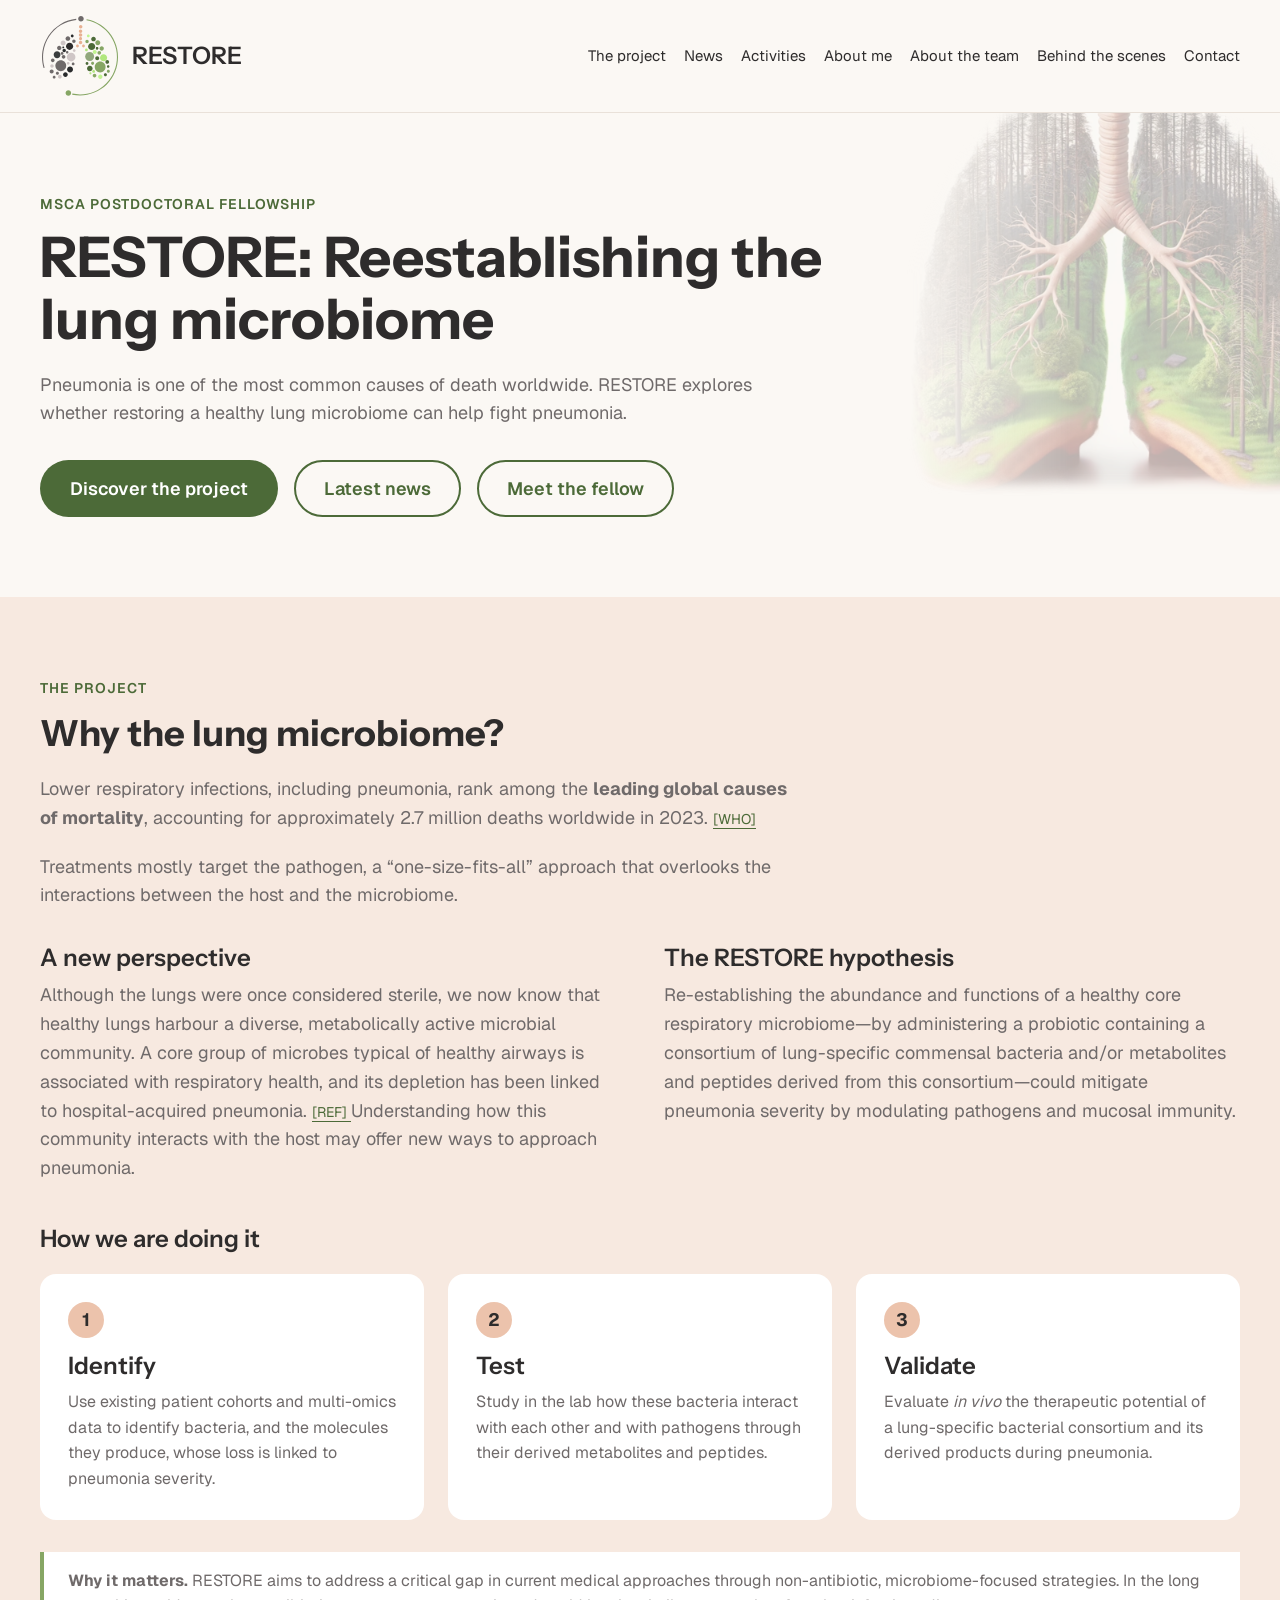
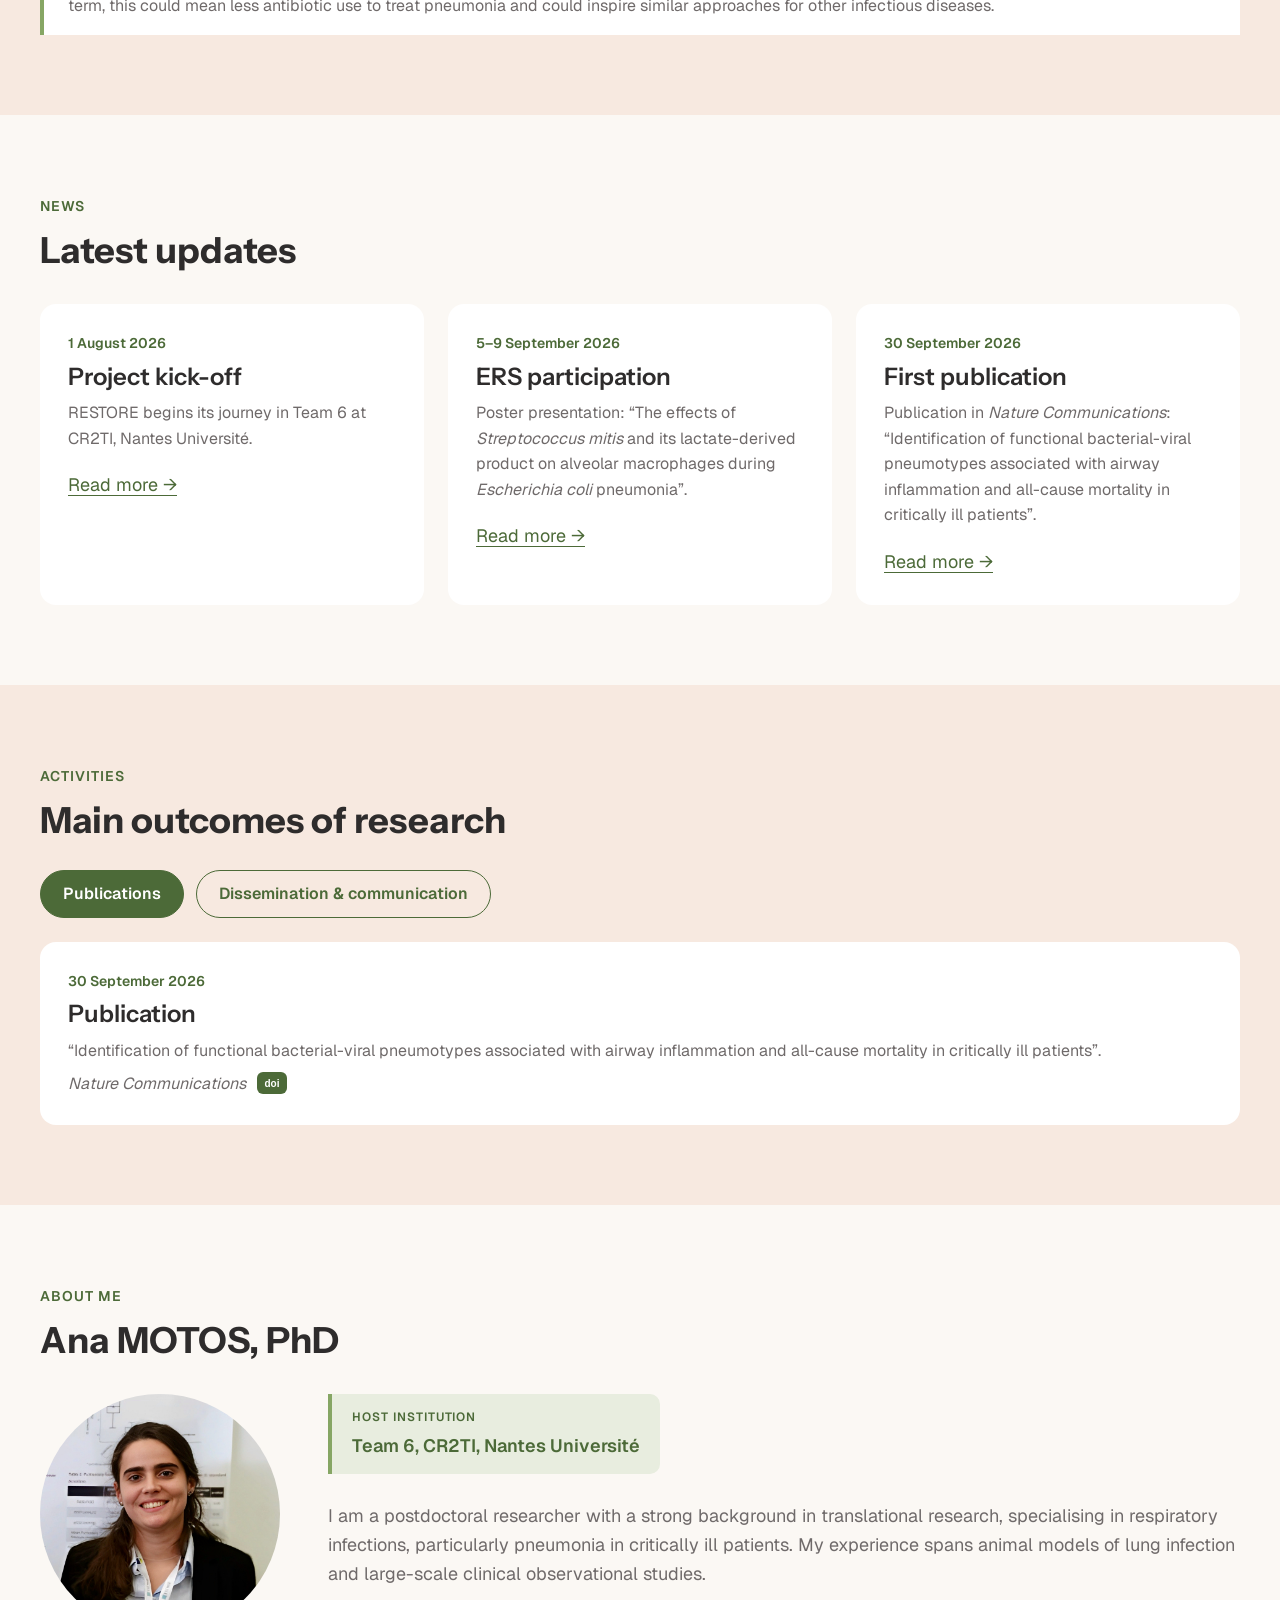
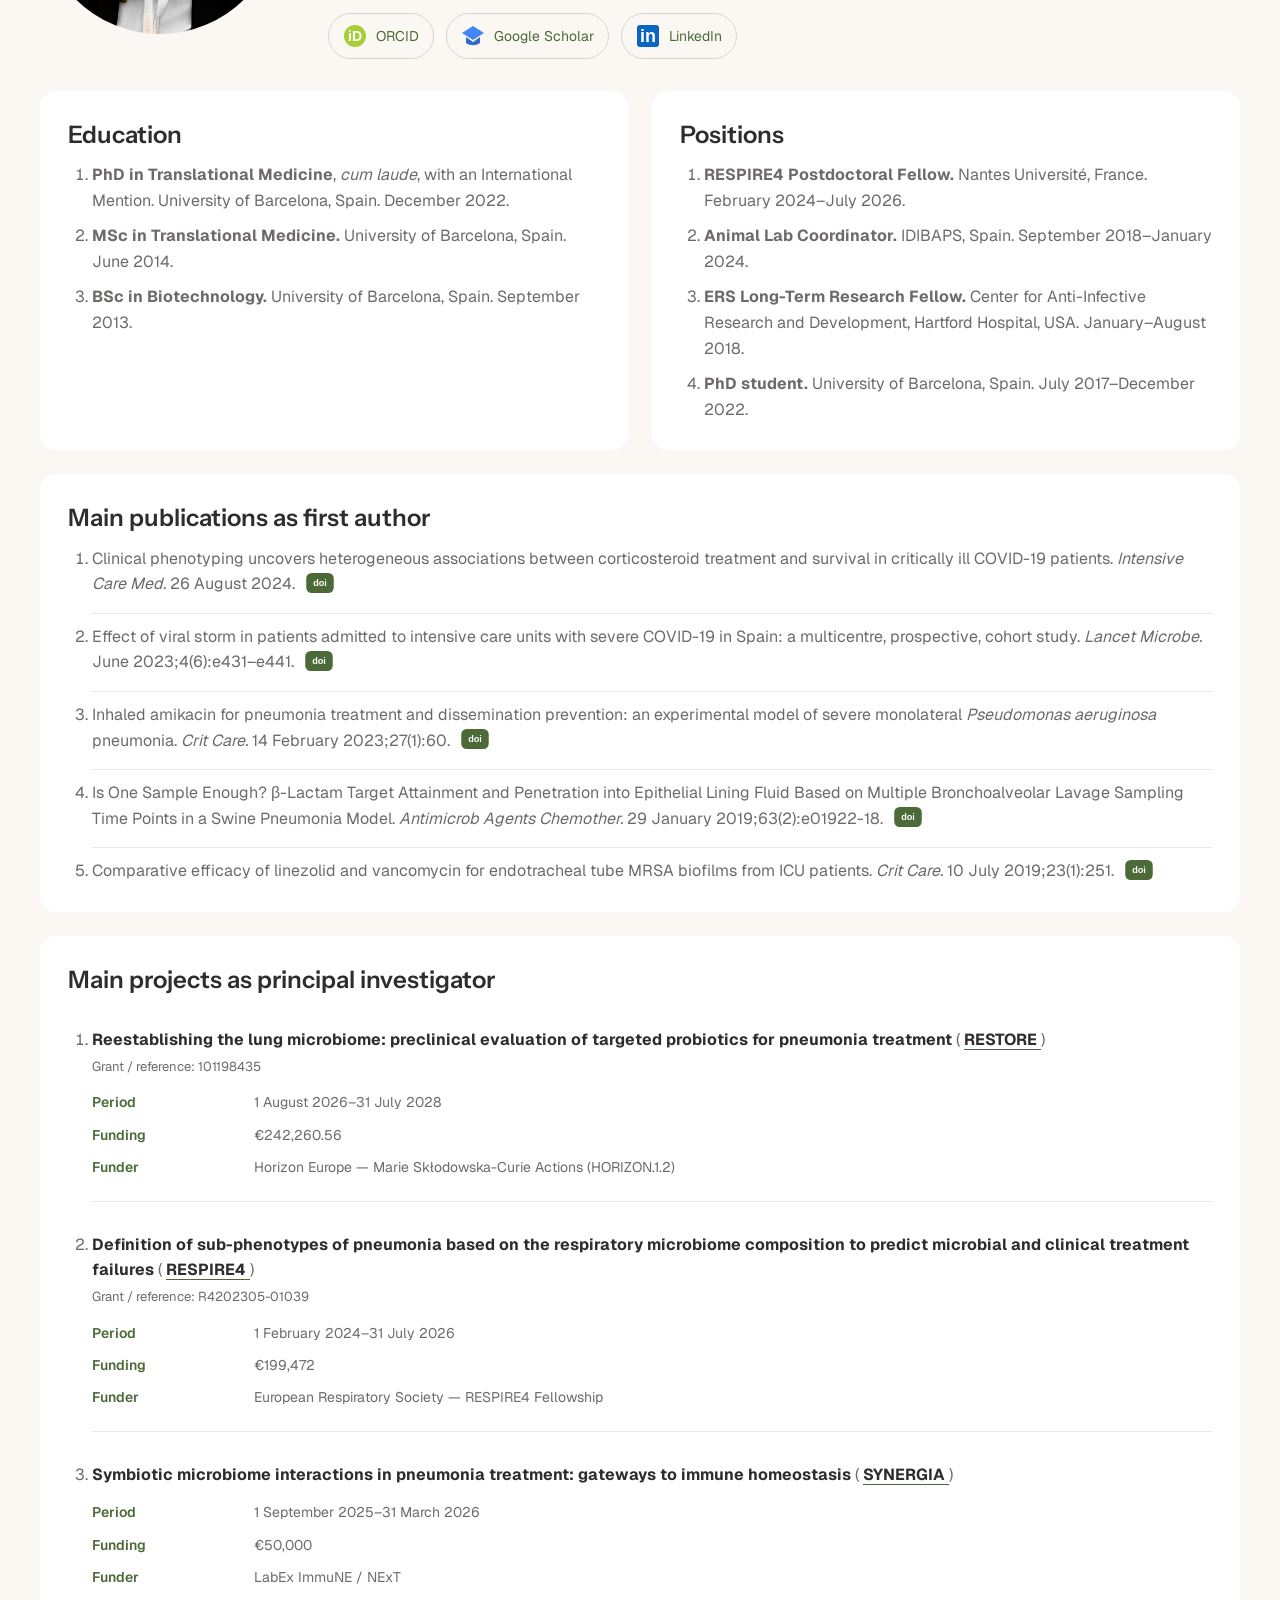
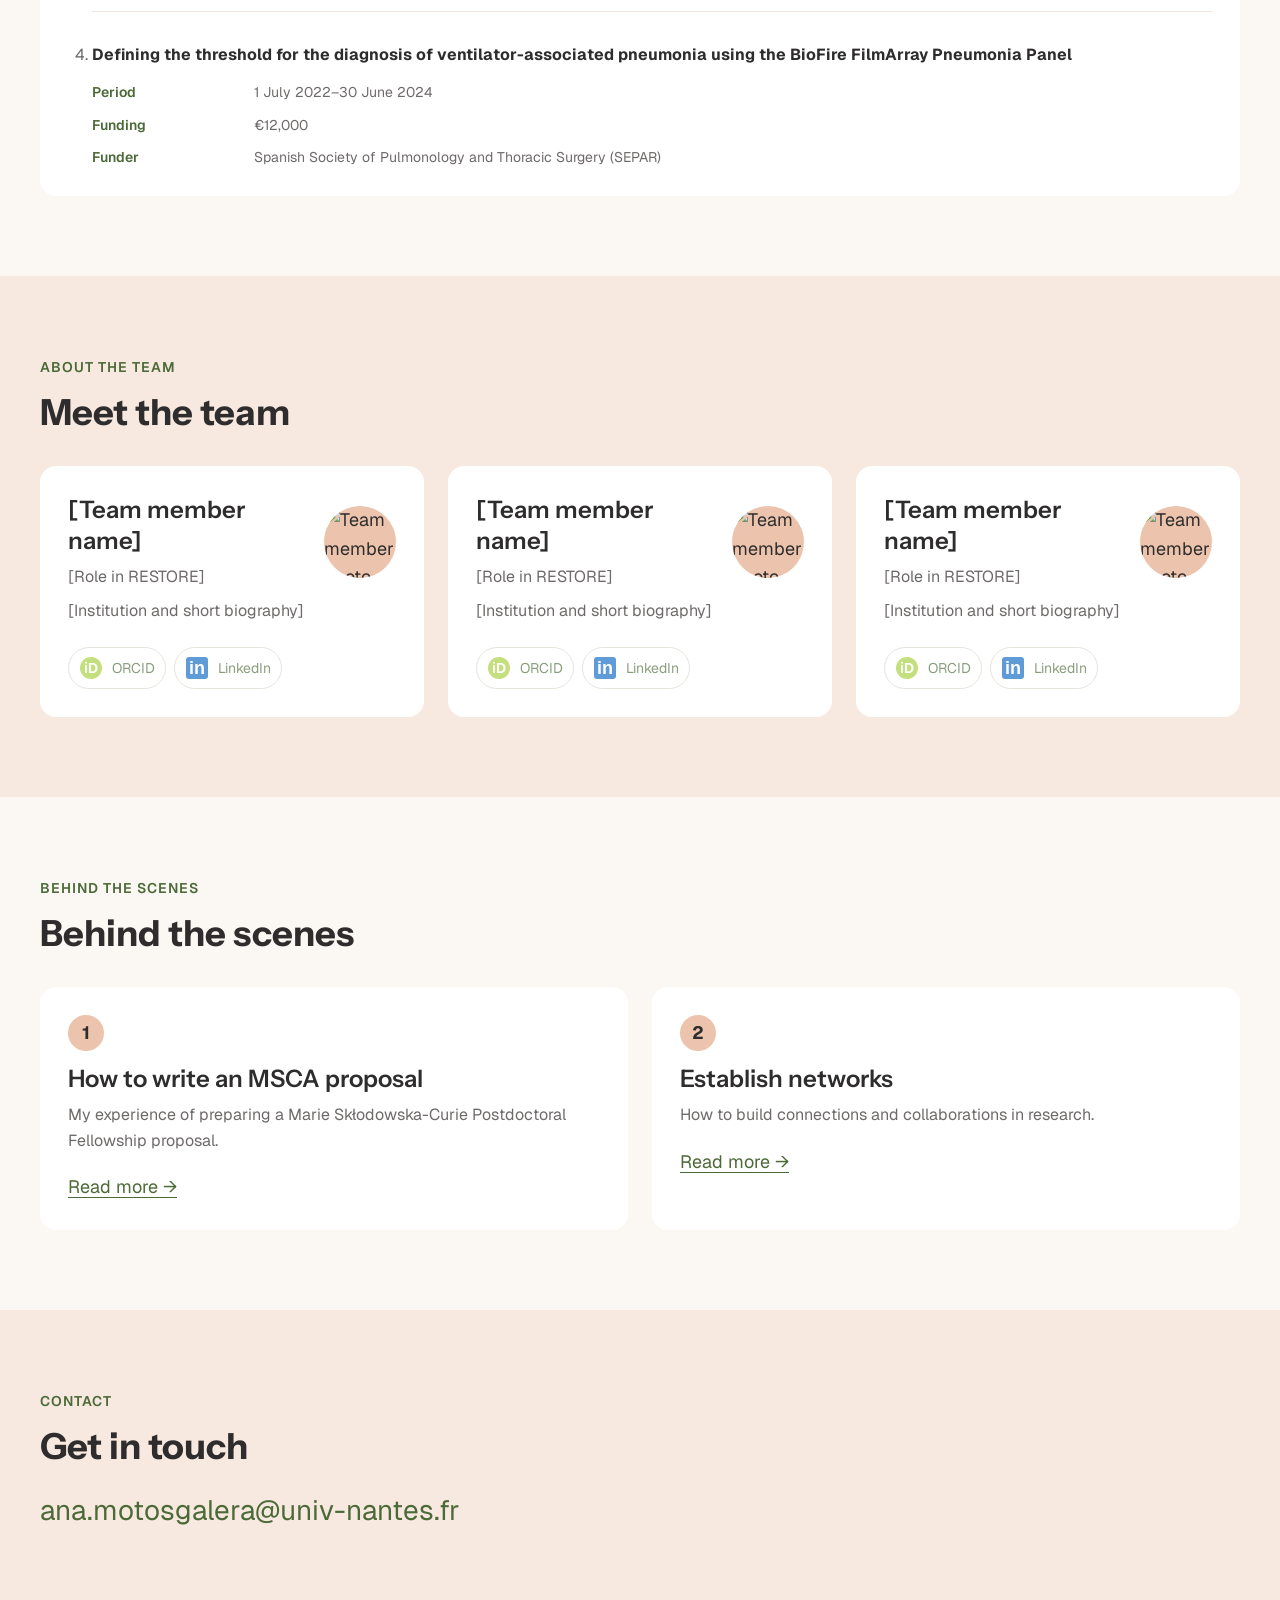
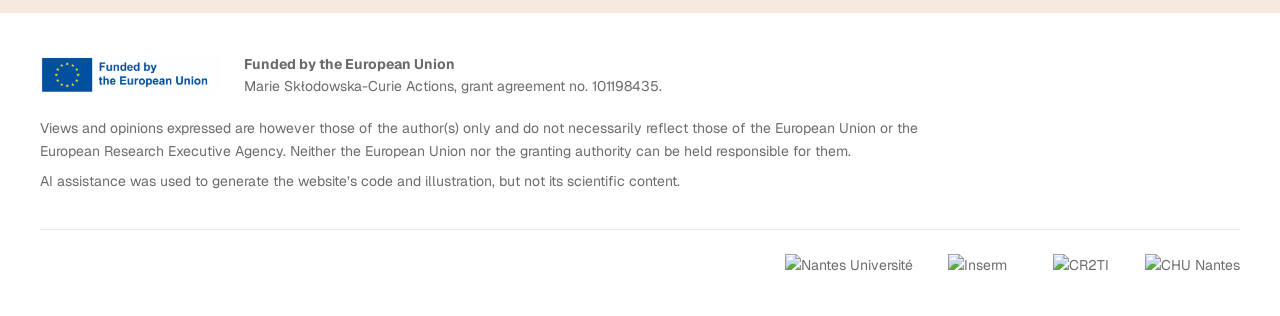
==== commit a1073495: "Update print statement from 'Hello' to 'Goodbye'" ====
--- a/index.html
+++ b/index.html
@@ -1,169 +1,1060 @@
-<!DOCTYPE html>
-<html lang="en"><head><meta charset="utf-8"><meta name="viewport" content="width=device-width, initial-scale=1"><title>RESTORE: Reestablishing the lung microbiome</title><link rel="stylesheet" href="https://fonts.googleapis.com/css2?family=Instrument+Sans:wght@400;600;700&family=Geist:wght@400;600&display=swap"><link rel="stylesheet" href="styles.css"></head><body><a class="skip" href="#main-content">Skip to content</a><header><a class="brand" href="#home" aria-label="RESTORE home"><img class="header-logo" src="Logo.svg" alt="RESTORE logo"><span>RESTORE</span></a><button class="menu-toggle" type="button" aria-controls="main-menu" aria-expanded="false">Menu</button><nav class="menu" id="main-menu" aria-label="Main navigation"><a href="#project">The project</a><a href="#news">News</a><a href="#activities">Activities</a><a href="#about">About me</a><a href="#team">About the team</a><a href="#msca">Behind the scenes</a><a href="#contact">Contact</a></nav></header><main id="main-content"><section id="home"><div class="wrap hero-layout"><div class="hero-copy">
-<div class="label">MSCA Postdoctoral Fellowship</div>
-<h1>RESTORE: Reestablishing the lung microbiome</h1>
-<p class="lead">Pneumonia is one of the most common causes of death worldwide. RESTORE explores whether restoring a healthy lung microbiome can help fight pneumonia.</p>
-<div class="btns"><a class="btn" href="#project">Discover the project</a><a class="btn o" href="#news">Latest news</a><a class="btn o" href="#about">Meet the fellow</a></div>
-</div><div class="hero-art"><img class="project-logo" src="Image_lungs.svg" alt=""></div></div></section>
-
-<section id="project" class="soft"><div class="wrap">
-<div class="label">The project</div>
-<h2>Why the lung microbiome?</h2>
-<p class="lead">Lower respiratory infections, including pneumonia, rank among the <strong>leading global causes of mortality</strong>, accounting for approximately 2.7 million deaths worldwide in 2023. <a class="text-link reference" href="https://www.who.int/news-room/fact-sheets/detail/the-top-10-causes-of-death/" target="_blank" rel="noopener noreferrer" aria-label="Reference: WHO, The top 10 causes of death">[WHO]</a></p><p class="lead">Treatments mostly target the pathogen, a “one-size-fits-all” approach that overlooks the interactions between the host and the microbiome.</p>
-<div class="two">
-<div><h3>A new perspective</h3><p>Although the lungs were once considered sterile, we now know that healthy lungs harbour a diverse, metabolically active microbial community. A core group of microbes typical of healthy airways is associated with respiratory health, and its depletion has been linked to hospital-acquired pneumonia. <a class="text-link reference" href="https://doi.org/10.1038/s41591-023-02617-9" target="_blank" rel="noopener noreferrer">[REF]</a> Understanding how this community interacts with the host may offer new ways to approach pneumonia.</p></div>
-<div><h3>The RESTORE hypothesis</h3><p>Re-establishing the abundance and functions of a healthy core respiratory microbiome—by administering a probiotic containing a consortium of lung-specific commensal bacteria and/or metabolites and peptides derived from this consortium—could mitigate pneumonia severity by modulating pathogens and mucosal immunity.</p></div>
-</div>
-<h3 class="sub">How we are doing it</h3>
-<div class="row" style="margin-top:20px">
-<div class="card"><div class="num">1</div><h3>Identify</h3><p>Use existing patient cohorts and multi-omics data to identify bacteria, and the molecules they produce, whose loss is linked to pneumonia severity.</p></div>
-<div class="card"><div class="num">2</div><h3>Test</h3><p>Study in the lab how these bacteria interact with each other and with pathogens through their derived metabolites and peptides.</p></div>
-<div class="card"><div class="num">3</div><h3>Validate</h3><p>Evaluate <em>in vivo</em> the therapeutic potential of a lung-specific bacterial consortium and its derived products during pneumonia.</p></div>
-</div>
-
-<div class="note why-matters"><strong>Why it matters.</strong> RESTORE aims to address a critical gap in current medical approaches through non-antibiotic, microbiome-focused strategies. In the long term, this could mean less antibiotic use to treat pneumonia and could inspire similar approaches for other infectious diseases.</div>
-</div></section>
-
-<section id="news"><div class="wrap"><div class="label">News</div><h2>Latest updates</h2><div class="row"><article class="card news-card"><div class="date">1 August 2026</div><h3>Project kick-off</h3><p>RESTORE begins its journey in Team 6 at CR2TI, Nantes Université.</p><a class="text-link" href="news-project-kick-off.html" aria-label="Read more: Project kick-off">Read more →</a></article><article class="card news-card"><div class="date">5–9 September 2026</div><h3>ERS participation</h3><p>Poster presentation: “The effects of <em>Streptococcus mitis</em> and its lactate-derived product on alveolar macrophages during <em>Escherichia coli</em> pneumonia”.</p><a class="text-link" href="news-ers-participation.html" aria-label="Read more: ERS participation">Read more →</a></article><article class="card news-card"><div class="date">30 September 2026</div><h3>First publication</h3><p>Publication in <em>Nature Communications</em>: “Identification of functional bacterial-viral pneumotypes associated with airway inflammation and all-cause mortality in critically ill patients”.</p><a class="text-link" href="news-first-publication.html" aria-label="Read more: First publication">Read more →</a></article></div></div></section>
-
-<section id="activities" class="soft"><div class="wrap"><div class="label">Activities</div><h2>Main outcomes of research</h2><div class="tabs" role="tablist" aria-label="Activity category"><button class="tab" id="tab-research" role="tab" aria-selected="true" aria-controls="panel-research" tabindex="0">Research</button><button class="tab" id="tab-outreach" role="tab" aria-selected="false" aria-controls="panel-outreach" tabindex="-1">Outreach &amp; communication</button></div><div class="activity-panel" id="panel-research" role="tabpanel" aria-labelledby="tab-research" tabindex="0"><h3 class="panel-heading">Research</h3><div class="row research-grid"><article class="card"><div class="date">Barcelona · 8 September 2026</div><h3>ERS poster presentation</h3><p>“The effects of <em>Streptococcus mitis</em> and its lactate-derived product on alveolar macrophages during <em>Escherichia coli</em> pneumonia”.</p></article><article class="card"><div class="date">30 September 2026</div><h3>Publication</h3><p>“Identification of functional bacterial-viral pneumotypes associated with airway inflammation and all-cause mortality in critically ill patients”.</p><p><em>Nature Communications  </em><a class="doi-link" href="https://doi.org/10.1038/s41467-026-78146-z" target="_blank" rel="noopener noreferrer"><svg viewBox="0 0 32 24" aria-hidden="true"><rect x="1" y="1" width="30" height="22" rx="6" fill="#4C6A38"/><text x="16" y="15.5" text-anchor="middle" font-family="Arial,sans-serif" font-size="10" font-weight="bold" fill="white">doi</text></svg></a></article></div></div><div class="activity-panel" id="panel-outreach" role="tabpanel" aria-labelledby="tab-outreach" tabindex="0"><h3 class="panel-heading">Outreach &amp; communication</h3></div></div></section>
-
-<section id="about"><div class="wrap"><div class="label">About me</div><h2>Ana MOTOS, PhD</h2><div class="two about-layout"><div class="portrait"><img class="photo" src="AnaMOTOS.jpeg" alt="Ana Motos, RESTORE fellow"></div><div><div class="institution"><span>Host institution</span>Team 6, CR2TI, Nantes Université</div><p>I am a postdoctoral researcher with a strong background in translational research, specialising in respiratory infections, particularly pneumonia in critically ill patients. My experience spans animal models of lung infection and large-scale clinical observational studies.</p><div class="socials"><a class="social-link" data-link="fellow.orcid" href="https://orcid.org/0000-0002-3757-1232" target="_blank" rel="noopener noreferrer"><svg viewBox="0 0 24 24" aria-hidden="true"><circle cx="12" cy="12" r="11" fill="#A6CE39"/><text x="5" y="17" font-family="Arial,sans-serif" font-weight="bold" font-size="14" fill="white">iD</text></svg><span>ORCID</span></a><a class="social-link" data-link="fellow.scholar" href="https://scholar.google.com/citations?user=rOZRFiIAAAAJ&amp;hl=en" target="_blank" rel="noopener noreferrer"><svg viewBox="0 0 24 24" aria-hidden="true"><path d="M1 9 12 2 23 9 12 16Z" fill="#4285F4"/><path d="M5 13v6c4 3 10 3 14 0v-6l-7 5Z" fill="#356AC3"/></svg><span>Google Scholar</span></a><a class="social-link" data-link="fellow.linkedin" href="https://www.linkedin.com/in/ana-motos-a26798247" target="_blank" rel="noopener noreferrer"><svg viewBox="0 0 24 24" aria-hidden="true"><rect x="1" y="1" width="22" height="22" rx="3" fill="#0A66C2"/><text x="4" y="18" font-family="Arial,sans-serif" font-weight="bold" font-size="18" fill="white">in</text></svg><span>LinkedIn</span></a></div></div></div><div class="profile-details"><div class="card "><h3>Education</h3><ol><li><strong>PhD in Translational Medicine</strong>, <em>cum laude</em>, with an International Mention. University of Barcelona, Spain. <span class="entry-date">December 2022.</span></li><li><strong>MSc in Translational Medicine.</strong> University of Barcelona, Spain. <span class="entry-date">June 2014.</span></li><li><strong>BSc in Biotechnology.</strong> University of Barcelona, Spain. <span class="entry-date">September 2013.</span></li></ol></div><div class="card "><h3>Positions</h3><ol><li><strong>RESPIRE4 Postdoctoral Fellow.</strong> Nantes Université, France. <span class="entry-date">February 2024–July 2026.</span></li><li><strong>Animal Lab Coordinator.</strong> IDIBAPS, Spain. <span class="entry-date">September 2018–January 2024.</span></li><li><strong>ERS Long-Term Research Fellow.</strong> Center for Anti-Infective Research and Development, Hartford Hospital, USA. <span class="entry-date">January–August 2018.</span></li><li><strong>PhD student.</strong> University of Barcelona, Spain. <span class="entry-date">July 2017–December 2022.</span></li></ol></div><div class="card publications-card"><h3>Main publications as first author</h3><ol><li>Clinical phenotyping uncovers heterogeneous associations between corticosteroid treatment and survival in critically ill COVID-19 patients. <em>Intensive Care Med.</em> 26 August 2024. <a class="doi-link" href="https://doi.org/10.1007/s00134-024-07593-3" target="_blank" rel="noopener noreferrer"><svg viewBox="0 0 32 24" aria-hidden="true"><rect x="1" y="1" width="30" height="22" rx="6" fill="#4C6A38"/><text x="16" y="15.5" text-anchor="middle" font-family="Arial,sans-serif" font-size="10" font-weight="bold" fill="white">doi</text></svg></a></li><li>Effect of viral storm in patients admitted to intensive care units with severe COVID-19 in Spain: a multicentre, prospective, cohort study. <em>Lancet Microbe.</em> June 2023;4(6):e431–e441. <a class="doi-link" href="https://doi.org/10.1016/S2666-5247(23)00041-1" target="_blank" rel="noopener noreferrer"><svg viewBox="0 0 32 24" aria-hidden="true"><rect x="1" y="1" width="30" height="22" rx="6" fill="#4C6A38"/><text x="16" y="15.5" text-anchor="middle" font-family="Arial,sans-serif" font-size="10" font-weight="bold" fill="white">doi</text></svg></a></li><li>Inhaled amikacin for pneumonia treatment and dissemination prevention: an experimental model of severe monolateral <em>Pseudomonas aeruginosa</em> pneumonia. <em>Crit Care.</em> 14 February 2023;27(1):60. <a class="doi-link" href="https://doi.org/10.1186/s13054-023-04331-x" target="_blank" rel="noopener noreferrer"><svg viewBox="0 0 32 24" aria-hidden="true"><rect x="1" y="1" width="30" height="22" rx="6" fill="#4C6A38"/><text x="16" y="15.5" text-anchor="middle" font-family="Arial,sans-serif" font-size="10" font-weight="bold" fill="white">doi</text></svg></a></li><li>Is One Sample Enough? β-Lactam Target Attainment and Penetration into Epithelial Lining Fluid Based on Multiple Bronchoalveolar Lavage Sampling Time Points in a Swine Pneumonia Model. <em>Antimicrob Agents Chemother.</em> 29 January 2019;63(2):e01922-18. <a class="doi-link" href="https://doi.org/10.1128/AAC.01922-18" target="_blank" rel="noopener noreferrer"><svg viewBox="0 0 32 24" aria-hidden="true"><rect x="1" y="1" width="30" height="22" rx="6" fill="#4C6A38"/><text x="16" y="15.5" text-anchor="middle" font-family="Arial,sans-serif" font-size="10" font-weight="bold" fill="white">doi</text></svg></a></li><li>Comparative efficacy of linezolid and vancomycin for endotracheal tube MRSA biofilms from ICU patients. <em>Crit Care.</em> 10 July 2019;23(1):251. <a class="doi-link" href="https://doi.org/10.1186/s13054-019-2523-5" target="_blank" rel="noopener noreferrer"><svg viewBox="0 0 32 24" aria-hidden="true"><rect x="1" y="1" width="30" height="22" rx="6" fill="#4C6A38"/><text x="16" y="15.5" text-anchor="middle" font-family="Arial,sans-serif" font-size="10" font-weight="bold" fill="white">doi</text></svg></a></li></ol></div><div class="card projects-card">
-  <h3>Main projects as principal investigator</h3>
-
-  <ol>
-    <!-- RESTORE -->
-    <li>
+<!doctype html>
+<html lang="en">
+  <head>
+    <meta charset="utf-8" />
+    <meta name="viewport" content="width=device-width, initial-scale=1" />
+    <title>RESTORE: Reestablishing the lung microbiome</title>
+    <link
+      rel="stylesheet"
+      href="https://fonts.googleapis.com/css2?family=Instrument+Sans:wght@400;600;700&family=Geist:wght@400;600&display=swap"
+    />
+    <link rel="stylesheet" href="styles.css" />
+  </head>
+  <body>
+    <a class="skip" href="#main-content">Skip to content</a>
+    <header>
+      <a class="brand" href="#home" aria-label="RESTORE home">
+        <img class="header-logo" src="Logo.svg" alt="RESTORE logo" />
+        <span>RESTORE</span>
+      </a>
+      <button
+        class="menu-toggle"
+        type="button"
+        aria-controls="main-menu"
+        aria-expanded="false"
+      >
+        Menu
+      </button>
+      <nav class="menu" id="main-menu" aria-label="Main navigation">
+        <a href="#project">The project</a>
+        <a href="#news">News</a>
+        <a href="#activities">Activities</a>
+        <a href="#about">About me</a>
+        <a href="#team">About the team</a>
+        <a href="#msca">Behind the scenes</a>
+        <a href="#contact">Contact</a>
+      </nav>
+    </header>
+    <main id="main-content">
+      <!-- HOME / HERO -->
+      <section id="home">
+        <div class="wrap hero-layout">
+          <div class="hero-copy">
+            <div class="label">MSCA Postdoctoral Fellowship</div>
+            <h1>RESTORE: Reestablishing the lung microbiome</h1>
+            <p class="lead">
+              Pneumonia is one of the most common causes of death worldwide. RESTORE
+              explores whether restoring a healthy lung microbiome can help fight
+              pneumonia.
+            </p>
+            <div class="btns">
+              <a class="btn" href="#project">Discover the project</a>
+              <a class="btn o" href="#news">Latest news</a>
+              <a class="btn o" href="#about">Meet the fellow</a>
+            </div>
+          </div>
+          <div class="hero-art">
+            <img class="project-logo" src="Image_lungs.svg" alt="" />
+          </div>
+        </div>
+      </section>
+
+      <!-- THE PROJECT -->
+      <section id="project" class="soft">
+        <div class="wrap">
+          <div class="label">The project</div>
+          <h2>Why the lung microbiome?</h2>
+          <p class="lead">
+            Lower respiratory infections, including pneumonia, rank among the
+            <strong>leading global causes of mortality</strong>, accounting for approximately 2.7 million deaths worldwide in 2023.
+            <a
+              class="text-link reference"
+              href="https://www.who.int/news-room/fact-sheets/detail/the-top-10-causes-of-death/"
+              target="_blank"
+              rel="noopener noreferrer"
+              aria-label="Reference: WHO, The top 10 causes of death"
+            >
+              [WHO]
+            </a>
+          </p>
+          <p class="lead">
+            Treatments mostly target the pathogen, a “one-size-fits-all” approach that
+            overlooks the interactions between the host and the microbiome.
+          </p>
+          <div class="two">
+            <div>
+              <h3>A new perspective</h3>
+              <p>
+                Although the lungs were once considered sterile, we now know that
+                healthy lungs harbour a diverse, metabolically active microbial
+                community. A core group of microbes typical of healthy airways is
+                associated with respiratory health, and its depletion has been linked to
+                hospital-acquired pneumonia.
+                <a
+                  class="text-link reference"
+                  href="https://doi.org/10.1038/s41591-023-02617-9"
+                  target="_blank"
+                  rel="noopener noreferrer"
+                >
+                  [REF]
+                </a>
+                Understanding how this community interacts with the host may offer new
+                ways to approach pneumonia.
+              </p>
+            </div>
+            <div>
+              <h3>The RESTORE hypothesis</h3>
+              <p>
+                Re-establishing the abundance and functions of a healthy core
+                respiratory microbiome—by administering a probiotic containing a
+                consortium of lung-specific commensal bacteria and/or metabolites and
+                peptides derived from this consortium—could mitigate pneumonia severity
+                by modulating pathogens and mucosal immunity.
+              </p>
+            </div>
+          </div>
+          <h3 class="sub">How we are doing it</h3>
+          <div class="row" style="margin-top: 20px">
+            <div class="card">
+              <div class="num">1</div>
+              <h3>Identify</h3>
+              <p>
+                Use existing patient cohorts and multi-omics data to identify bacteria,
+                and the molecules they produce, whose loss is linked to pneumonia
+                severity.
+              </p>
+            </div>
+            <div class="card">
+              <div class="num">2</div>
+              <h3>Test</h3>
+              <p>
+                Study in the lab how these bacteria interact with each other and with
+                pathogens through their derived metabolites and peptides.
+              </p>
+            </div>
+            <div class="card">
+              <div class="num">3</div>
+              <h3>Validate</h3>
+              <p>
+                Evaluate
+                <em>in vivo</em>
+                the therapeutic potential of a lung-specific bacterial consortium and
+                its derived products during pneumonia.
+              </p>
+            </div>
+          </div>
+
+          <div class="note why-matters">
+            <strong>Why it matters.</strong>
+            RESTORE aims to address a critical gap in current medical approaches through
+            non-antibiotic, microbiome-focused strategies. In the long term, this could
+            mean less antibiotic use to treat pneumonia and could inspire similar
+            approaches for other infectious diseases.
+          </div>
+        </div>
+      </section>
+
+      <!-- NEWS -->
+      <section id="news">
+        <div class="wrap">
+          <div class="label">News</div>
+          <h2>Latest updates</h2>
+          <div class="row">
+            <article class="card news-card">
+              <div class="date">1 August 2026</div>
+              <h3>Project kick-off</h3>
+              <p>RESTORE begins its journey in Team 6 at CR2TI, Nantes Université.</p>
+              <a
+                class="text-link"
+                href="news-project-kick-off.html"
+                aria-label="Read more: Project kick-off"
+              >
+                Read more →
+              </a>
+            </article>
+            <article class="card news-card">
+              <div class="date">5–9 September 2026</div>
+              <h3>ERS participation</h3>
+              <p>
+                Poster presentation: “The effects of
+                <em>Streptococcus mitis</em>
+                and its lactate-derived product on alveolar macrophages during
+                <em>Escherichia coli</em>
+                pneumonia”.
+              </p>
+              <a
+                class="text-link"
+                href="news-ers-participation.html"
+                aria-label="Read more: ERS participation"
+              >
+                Read more →
+              </a>
+            </article>
+            <article class="card news-card">
+              <div class="date">30 September 2026</div>
+              <h3>First publication</h3>
+              <p>
+                Publication in
+                <em>Nature Communications</em>: “Identification of functional bacterial-viral pneumotypes associated
+                with airway inflammation and all-cause mortality in critically ill
+                patients”.
+              </p>
+              <a
+                class="text-link"
+                href="news-first-publication.html"
+                aria-label="Read more: First publication"
+              >
+                Read more →
+              </a>
+            </article>
+          </div>
+        </div>
+      </section>
+
+      <!-- ACTIVITIES: PUBLICATIONS AND DISSEMINATION -->
+      <section id="activities" class="soft">
+        <div class="wrap">
+          <div class="label">Activities</div>
+          <h2>Main outcomes of research</h2>
+          <div class="tabs" role="tablist" aria-label="Activity category">
+            <button
+              class="tab"
+              id="tab-research"
+              role="tab"
+              aria-selected="true"
+              aria-controls="panel-research"
+              tabindex="0"
+            >
+              Publications
+            </button>
+            <button
+              class="tab"
+              id="tab-outreach"
+              role="tab"
+              aria-selected="false"
+              aria-controls="panel-outreach"
+              tabindex="-1"
+            >
+              Dissemination &amp; communication
+            </button>
+          </div>
+          <div
+            class="activity-panel"
+            id="panel-research"
+            role="tabpanel"
+            aria-labelledby="tab-research"
+            tabindex="0"
+          >
+            <h3 class="panel-heading">Publications</h3>
+            <div
+              class="row research-grid"
+              style="grid-template-columns: minmax(0, 1fr)"
+            >
+              <article class="card">
+                <div class="date">30 September 2026</div>
+                <h3>Publication</h3>
+                <p>
+                  “Identification of functional bacterial-viral pneumotypes associated
+                  with airway inflammation and all-cause mortality in critically ill
+                  patients”.
+                </p>
+                <p>
+                  <em>Nature Communications</em>
+                  <a
+                    class="doi-link"
+                    href="https://doi.org/10.1038/s41467-026-78146-z"
+                    target="_blank"
+                    rel="noopener noreferrer"
+                  >
+                    <svg viewBox="0 0 32 24" aria-hidden="true">
+                      <rect
+                        x="1"
+                        y="1"
+                        width="30"
+                        height="22"
+                        rx="6"
+                        fill="#4C6A38"
+                      ></rect>
+                      <text
+                        x="16"
+                        y="15.5"
+                        text-anchor="middle"
+                        font-family="Arial,sans-serif"
+                        font-size="10"
+                        font-weight="bold"
+                        fill="white"
+                      >
+                        doi
+                      </text>
+                    </svg>
+                  </a>
+                </p>
+              </article>
+            </div>
+          </div>
+          <div
+            class="activity-panel"
+            id="panel-outreach"
+            role="tabpanel"
+            aria-labelledby="tab-outreach"
+            tabindex="0"
+          >
+            <h3 class="panel-heading">Dissemination &amp; communication</h3>
+            <div
+              class="row research-grid"
+              style="grid-template-columns: minmax(0, 1fr)"
+            >
+              <article class="card">
+                <div class="date">Barcelona · 8 September 2026</div>
+                <h3>ERS poster presentation</h3>
+                <p>
+                  “The effects of
+                  <em>Streptococcus mitis</em>
+                  and its lactate-derived product on alveolar macrophages during
+                  <em>Escherichia coli</em>
+                  pneumonia”.
+                </p>
+              </article>
+            </div>
+          </div>
+        </div>
+      </section>
+
+      <!-- ABOUT ME -->
+      <section id="about">
+        <div class="wrap">
+          <div class="label">About me</div>
+          <h2>Ana MOTOS, PhD</h2>
+          <div class="two about-layout">
+            <div class="portrait">
+              <img class="photo" src="AnaMOTOS.jpeg" alt="Ana Motos, RESTORE fellow" />
+            </div>
+            <div>
+              <div class="institution">
+                <span>Host institution</span>
+                Team 6, CR2TI, Nantes Université
+              </div>
+              <p>
+                I am a postdoctoral researcher with a strong background in translational
+                research, specialising in respiratory infections, particularly pneumonia
+                in critically ill patients. My experience spans animal models of lung
+                infection and large-scale clinical observational studies.
+              </p>
+              <div class="socials">
+                <a
+                  class="social-link"
+                  data-link="fellow.orcid"
+                  href="https://orcid.org/0000-0002-3757-1232"
+                  target="_blank"
+                  rel="noopener noreferrer"
+                >
+                  <svg viewBox="0 0 24 24" aria-hidden="true">
+                    <circle cx="12" cy="12" r="11" fill="#A6CE39" />
+                    <text
+                      x="5"
+                      y="17"
+                      font-family="Arial,sans-serif"
+                      font-weight="bold"
+                      font-size="14"
+                      fill="white"
+                    >
+                      iD
+                    </text>
+                  </svg>
+                  <span>ORCID</span>
+                </a>
+                <a
+                  class="social-link"
+                  data-link="fellow.scholar"
+                  href="https://scholar.google.com/citations?user=rOZRFiIAAAAJ&amp;hl=en"
+                  target="_blank"
+                  rel="noopener noreferrer"
+                >
+                  <svg viewBox="0 0 24 24" aria-hidden="true">
+                    <path d="M1 9 12 2 23 9 12 16Z" fill="#4285F4" />
+                    <path d="M5 13v6c4 3 10 3 14 0v-6l-7 5Z" fill="#356AC3" />
+                  </svg>
+                  <span>Google Scholar</span>
+                </a>
+                <a
+                  class="social-link"
+                  data-link="fellow.linkedin"
+                  href="https://www.linkedin.com/in/ana-motos-a26798247"
+                  target="_blank"
+                  rel="noopener noreferrer"
+                >
+                  <svg viewBox="0 0 24 24" aria-hidden="true">
+                    <rect x="1" y="1" width="22" height="22" rx="3" fill="#0A66C2" />
+                    <text
+                      x="4"
+                      y="18"
+                      font-family="Arial,sans-serif"
+                      font-weight="bold"
+                      font-size="18"
+                      fill="white"
+                    >
+                      in
+                    </text>
+                  </svg>
+                  <span>LinkedIn</span>
+                </a>
+              </div>
+            </div>
+          </div>
+          <div class="profile-details">
+            <div class="card">
+              <h3>Education</h3>
+              <ol>
+                <li>
+                  <strong>PhD in Translational Medicine</strong>,
+                  <em>cum laude</em>, with an International Mention. University of Barcelona, Spain.
+                  <span class="entry-date">December 2022.</span>
+                </li>
+                <li>
+                  <strong>MSc in Translational Medicine.</strong>
+                  University of Barcelona, Spain.
+                  <span class="entry-date">June 2014.</span>
+                </li>
+                <li>
+                  <strong>BSc in Biotechnology.</strong>
+                  University of Barcelona, Spain.
+                  <span class="entry-date">September 2013.</span>
+                </li>
+              </ol>
+            </div>
+            <div class="card">
+              <h3>Positions</h3>
+              <ol>
+                <li>
+                  <strong>RESPIRE4 Postdoctoral Fellow.</strong>
+                  Nantes Université, France.
+                  <span class="entry-date">February 2024–July 2026.</span>
+                </li>
+                <li>
+                  <strong>Animal Lab Coordinator.</strong>
+                  IDIBAPS, Spain.
+                  <span class="entry-date">September 2018–January 2024.</span>
+                </li>
+                <li>
+                  <strong>ERS Long-Term Research Fellow.</strong>
+                  Center for Anti-Infective Research and Development, Hartford Hospital,
+                  USA.
+                  <span class="entry-date">January–August 2018.</span>
+                </li>
+                <li>
+                  <strong>PhD student.</strong>
+                  University of Barcelona, Spain.
+                  <span class="entry-date">July 2017–December 2022.</span>
+                </li>
+              </ol>
+            </div>
+            <div class="card publications-card">
+              <h3>Main publications as first author</h3>
+              <ol>
+                <li>
+                  Clinical phenotyping uncovers heterogeneous associations between
+                  corticosteroid treatment and survival in critically ill COVID-19
+                  patients.
+                  <em>Intensive Care Med.</em>
+                  26 August 2024.
+                  <a
+                    class="doi-link"
+                    href="https://doi.org/10.1007/s00134-024-07593-3"
+                    target="_blank"
+                    rel="noopener noreferrer"
+                  >
+                    <svg viewBox="0 0 32 24" aria-hidden="true">
+                      <rect x="1" y="1" width="30" height="22" rx="6" fill="#4C6A38" />
+                      <text
+                        x="16"
+                        y="15.5"
+                        text-anchor="middle"
+                        font-family="Arial,sans-serif"
+                        font-size="10"
+                        font-weight="bold"
+                        fill="white"
+                      >
+                        doi
+                      </text>
+                    </svg>
+                  </a>
+                </li>
+                <li>
+                  Effect of viral storm in patients admitted to intensive care units
+                  with severe COVID-19 in Spain: a multicentre, prospective, cohort
+                  study.
+                  <em>Lancet Microbe.</em>
+                  June 2023;4(6):e431–e441.
+                  <a
+                    class="doi-link"
+                    href="https://doi.org/10.1016/S2666-5247(23)00041-1"
+                    target="_blank"
+                    rel="noopener noreferrer"
+                  >
+                    <svg viewBox="0 0 32 24" aria-hidden="true">
+                      <rect x="1" y="1" width="30" height="22" rx="6" fill="#4C6A38" />
+                      <text
+                        x="16"
+                        y="15.5"
+                        text-anchor="middle"
+                        font-family="Arial,sans-serif"
+                        font-size="10"
+                        font-weight="bold"
+                        fill="white"
+                      >
+                        doi
+                      </text>
+                    </svg>
+                  </a>
+                </li>
+                <li>
+                  Inhaled amikacin for pneumonia treatment and dissemination prevention:
+                  an experimental model of severe monolateral
+                  <em>Pseudomonas aeruginosa</em>
+                  pneumonia.
+                  <em>Crit Care.</em>
+                  14 February 2023;27(1):60.
+                  <a
+                    class="doi-link"
+                    href="https://doi.org/10.1186/s13054-023-04331-x"
+                    target="_blank"
+                    rel="noopener noreferrer"
+                  >
+                    <svg viewBox="0 0 32 24" aria-hidden="true">
+                      <rect x="1" y="1" width="30" height="22" rx="6" fill="#4C6A38" />
+                      <text
+                        x="16"
+                        y="15.5"
+                        text-anchor="middle"
+                        font-family="Arial,sans-serif"
+                        font-size="10"
+                        font-weight="bold"
+                        fill="white"
+                      >
+                        doi
+                      </text>
+                    </svg>
+                  </a>
+                </li>
+                <li>
+                  Is One Sample Enough? β-Lactam Target Attainment and Penetration into
+                  Epithelial Lining Fluid Based on Multiple Bronchoalveolar Lavage
+                  Sampling Time Points in a Swine Pneumonia Model.
+                  <em>Antimicrob Agents Chemother.</em>
+                  29 January 2019;63(2):e01922-18.
+                  <a
+                    class="doi-link"
+                    href="https://doi.org/10.1128/AAC.01922-18"
+                    target="_blank"
+                    rel="noopener noreferrer"
+                  >
+                    <svg viewBox="0 0 32 24" aria-hidden="true">
+                      <rect x="1" y="1" width="30" height="22" rx="6" fill="#4C6A38" />
+                      <text
+                        x="16"
+                        y="15.5"
+                        text-anchor="middle"
+                        font-family="Arial,sans-serif"
+                        font-size="10"
+                        font-weight="bold"
+                        fill="white"
+                      >
+                        doi
+                      </text>
+                    </svg>
+                  </a>
+                </li>
+                <li>
+                  Comparative efficacy of linezolid and vancomycin for endotracheal tube
+                  MRSA biofilms from ICU patients.
+                  <em>Crit Care.</em>
+                  10 July 2019;23(1):251.
+                  <a
+                    class="doi-link"
+                    href="https://doi.org/10.1186/s13054-019-2523-5"
+                    target="_blank"
+                    rel="noopener noreferrer"
+                  >
+                    <svg viewBox="0 0 32 24" aria-hidden="true">
+                      <rect x="1" y="1" width="30" height="22" rx="6" fill="#4C6A38" />
+                      <text
+                        x="16"
+                        y="15.5"
+                        text-anchor="middle"
+                        font-family="Arial,sans-serif"
+                        font-size="10"
+                        font-weight="bold"
+                        fill="white"
+                      >
+                        doi
+                      </text>
+                    </svg>
+                  </a>
+                </li>
+              </ol>
+            </div>
+            <div class="card projects-card">
+              <h3>Main projects as principal investigator</h3>
+
+              <ol>
+                <!-- RESTORE -->
+                <li>
+                  <p>
+                    <strong>
+                      Reestablishing the lung microbiome: preclinical evaluation of
+                      targeted probiotics for pneumonia treatment
+                    </strong>
+                    (
+                    <a
+                      class="text-link"
+                      href="https://cordis.europa.eu/project/id/101198435"
+                      target="_blank"
+                      rel="noopener noreferrer"
+                    >
+                      <strong>RESTORE</strong>
+                    </a>
+                    )
+                  </p>
+
+                  <span class="project-id">Grant / reference: 101198435</span>
+
+                  <dl class="project-meta">
+                    <div>
+                      <dt>Period</dt>
+                      <dd>1 August 2026–31 July 2028</dd>
+                    </div>
+                    <div>
+                      <dt>Funding</dt>
+                      <dd>€242,260.56</dd>
+                    </div>
+                    <div>
+                      <dt>Funder</dt>
+                      <dd>
+                        Horizon Europe — Marie Skłodowska-Curie Actions (HORIZON.1.2)
+                      </dd>
+                    </div>
+                  </dl>
+                </li>
+
+                <!-- RESPIRE4 -->
+                <li>
+                  <p>
+                    <strong>
+                      Definition of sub-phenotypes of pneumonia based on the respiratory
+                      microbiome composition to predict microbial and clinical treatment
+                      failures
+                    </strong>
+                    (
+                    <a
+                      class="text-link"
+                      href="https://www.ersnet.org/news-and-features/news/celebrating-the-fellows-from-the-fourth-and-final-call-of-the-respire-programme/"
+                      target="_blank"
+                      rel="noopener noreferrer"
+                    >
+                      <strong>RESPIRE4</strong>
+                    </a>
+                    )
+                  </p>
+
+                  <span class="project-id">Grant / reference: R4202305-01039</span>
+
+                  <dl class="project-meta">
+                    <div>
+                      <dt>Period</dt>
+                      <dd>1 February 2024–31 July 2026</dd>
+                    </div>
+                    <div>
+                      <dt>Funding</dt>
+                      <dd>€199,472</dd>
+                    </div>
+                    <div>
+                      <dt>Funder</dt>
+                      <dd>European Respiratory Society — RESPIRE4 Fellowship</dd>
+                    </div>
+                  </dl>
+                </li>
+
+                <!-- SYNERGIA -->
+                <li>
+                  <p>
+                    <strong>
+                      Symbiotic microbiome interactions in pneumonia treatment: gateways
+                      to immune homeostasis
+                    </strong>
+                    (
+                    <a
+                      class="text-link"
+                      href="https://labex-immune.univ-nantes.fr/home-latest-news/2-projects-awarded-at-the-internal-call-for-young-researchers-2023-2024"
+                      target="_blank"
+                      rel="noopener noreferrer"
+                    >
+                      <strong>SYNERGIA</strong>
+                    </a>
+                    )
+                  </p>
+
+                  <dl class="project-meta">
+                    <div>
+                      <dt>Period</dt>
+                      <dd>1 September 2025–31 March 2026</dd>
+                    </div>
+                    <div>
+                      <dt>Funding</dt>
+                      <dd>€50,000</dd>
+                    </div>
+                    <div>
+                      <dt>Funder</dt>
+                      <dd>LabEx ImmuNE / NExT</dd>
+                    </div>
+                  </dl>
+                </li>
+
+                <!-- BIOFIRE -->
+                <li>
+                  <p>
+                    <strong>
+                      Defining the threshold for the diagnosis of ventilator-associated
+                      pneumonia using the BioFire FilmArray Pneumonia Panel
+                    </strong>
+                  </p>
+
+                  <dl class="project-meta">
+                    <div>
+                      <dt>Period</dt>
+                      <dd>1 July 2022–30 June 2024</dd>
+                    </div>
+                    <div>
+                      <dt>Funding</dt>
+                      <dd>€12,000</dd>
+                    </div>
+                    <div>
+                      <dt>Funder</dt>
+                      <dd>
+                        Spanish Society of Pulmonology and Thoracic Surgery (SEPAR)
+                      </dd>
+                    </div>
+                  </dl>
+                </li>
+              </ol>
+            </div>
+          </div>
+        </div>
+      </section>
+
+      <!-- ABOUT THE TEAM -->
+      <section id="team" class="soft">
+        <div class="wrap">
+          <div class="label">About the team</div>
+          <h2>Meet the team</h2>
+          <div class="row">
+            <article class="card team-card">
+              <div class="team-head">
+                <div>
+                  <h3>[Team member name]</h3>
+                  <p>[Role in RESTORE]</p>
+                </div>
+                <img
+                  class="team-photo"
+                  data-team-photo="1"
+                  src="assets/team-placeholder.svg"
+                  alt="Team member photo placeholder"
+                />
+              </div>
+              <p>[Institution and short biography]</p>
+              <div class="socials">
+                <a
+                  class="social-link"
+                  data-link="team1.orcid"
+                  role="link"
+                  aria-disabled="true"
+                  title="Link to be added"
+                >
+                  <svg viewBox="0 0 24 24" aria-hidden="true">
+                    <circle cx="12" cy="12" r="11" fill="#A6CE39" />
+                    <text
+                      x="5"
+                      y="17"
+                      font-family="Arial,sans-serif"
+                      font-weight="bold"
+                      font-size="14"
+                      fill="white"
+                    >
+                      iD
+                    </text>
+                  </svg>
+                  <span>ORCID</span>
+                </a>
+                <a
+                  class="social-link"
+                  data-link="team1.linkedin"
+                  role="link"
+                  aria-disabled="true"
+                  title="Link to be added"
+                >
+                  <svg viewBox="0 0 24 24" aria-hidden="true">
+                    <rect x="1" y="1" width="22" height="22" rx="3" fill="#0A66C2" />
+                    <text
+                      x="4"
+                      y="18"
+                      font-family="Arial,sans-serif"
+                      font-weight="bold"
+                      font-size="18"
+                      fill="white"
+                    >
+                      in
+                    </text>
+                  </svg>
+                  <span>LinkedIn</span>
+                </a>
+              </div>
+            </article>
+            <article class="card team-card">
+              <div class="team-head">
+                <div>
+                  <h3>[Team member name]</h3>
+                  <p>[Role in RESTORE]</p>
+                </div>
+                <img
+                  class="team-photo"
+                  data-team-photo="2"
+                  src="assets/team-placeholder.svg"
+                  alt="Team member photo placeholder"
+                />
+              </div>
+              <p>[Institution and short biography]</p>
+              <div class="socials">
+                <a
+                  class="social-link"
+                  data-link="team2.orcid"
+                  role="link"
+                  aria-disabled="true"
+                  title="Link to be added"
+                >
+                  <svg viewBox="0 0 24 24" aria-hidden="true">
+                    <circle cx="12" cy="12" r="11" fill="#A6CE39" />
+                    <text
+                      x="5"
+                      y="17"
+                      font-family="Arial,sans-serif"
+                      font-weight="bold"
+                      font-size="14"
+                      fill="white"
+                    >
+                      iD
+                    </text>
+                  </svg>
+                  <span>ORCID</span>
+                </a>
+                <a
+                  class="social-link"
+                  data-link="team2.linkedin"
+                  role="link"
+                  aria-disabled="true"
+                  title="Link to be added"
+                >
+                  <svg viewBox="0 0 24 24" aria-hidden="true">
+                    <rect x="1" y="1" width="22" height="22" rx="3" fill="#0A66C2" />
+                    <text
+                      x="4"
+                      y="18"
+                      font-family="Arial,sans-serif"
+                      font-weight="bold"
+                      font-size="18"
+                      fill="white"
+                    >
+                      in
+                    </text>
+                  </svg>
+                  <span>LinkedIn</span>
+                </a>
+              </div>
+            </article>
+            <article class="card team-card">
+              <div class="team-head">
+                <div>
+                  <h3>[Team member name]</h3>
+                  <p>[Role in RESTORE]</p>
+                </div>
+                <img
+                  class="team-photo"
+                  data-team-photo="3"
+                  src="assets/team-placeholder.svg"
+                  alt="Team member photo placeholder"
+                />
+              </div>
+              <p>[Institution and short biography]</p>
+              <div class="socials">
+                <a
+                  class="social-link"
+                  data-link="team3.orcid"
+                  role="link"
+                  aria-disabled="true"
+                  title="Link to be added"
+                >
+                  <svg viewBox="0 0 24 24" aria-hidden="true">
+                    <circle cx="12" cy="12" r="11" fill="#A6CE39" />
+                    <text
+                      x="5"
+                      y="17"
+                      font-family="Arial,sans-serif"
+                      font-weight="bold"
+                      font-size="14"
+                      fill="white"
+                    >
+                      iD
+                    </text>
+                  </svg>
+                  <span>ORCID</span>
+                </a>
+                <a
+                  class="social-link"
+                  data-link="team3.linkedin"
+                  role="link"
+                  aria-disabled="true"
+                  title="Link to be added"
+                >
+                  <svg viewBox="0 0 24 24" aria-hidden="true">
+                    <rect x="1" y="1" width="22" height="22" rx="3" fill="#0A66C2" />
+                    <text
+                      x="4"
+                      y="18"
+                      font-family="Arial,sans-serif"
+                      font-weight="bold"
+                      font-size="18"
+                      fill="white"
+                    >
+                      in
+                    </text>
+                  </svg>
+                  <span>LinkedIn</span>
+                </a>
+              </div>
+            </article>
+          </div>
+        </div>
+      </section>
+
+      <!-- BEHIND THE SCENES -->
+      <section id="msca">
+        <div class="wrap">
+          <div class="label">Behind the scenes</div>
+          <h2>Behind the scenes</h2>
+          <div class="story-grid">
+            <article class="card story-card">
+              <div class="num">1</div>
+              <h3>How to write an MSCA proposal</h3>
+              <p>
+                My experience of preparing a Marie Skłodowska-Curie Postdoctoral
+                Fellowship proposal.
+              </p>
+              <a class="text-link" href="how-to-write-an-msca-proposal.html">
+                Read more →
+              </a>
+            </article>
+            <article class="card story-card">
+              <div class="num">2</div>
+              <h3>Establish networks</h3>
+              <p>How to build connections and collaborations in research.</p>
+              <a class="text-link" href="establishing-networks.html">Read more →</a>
+            </article>
+          </div>
+        </div>
+      </section>
+
+      <!-- CONTACT -->
+      <section id="contact">
+        <div class="wrap">
+          <div class="label">Contact</div>
+          <h2>Get in touch</h2>
+          <a
+            class="contact-email"
+            data-contact-email
+            href="mailto:ana.motosgalera@univ-nantes.fr"
+          >
+            ana.motosgalera@univ-nantes.fr
+          </a>
+        </div>
+      </section>
+    </main>
+    <footer>
+      <div class="funding">
+        <img
+          class="eu-emblem"
+          src="EN-Funded by the EU-POS.jpg"
+          alt="Funded by the European Union"
+        />
+        <p>
+          <strong>Funded by the European Union</strong>
+          <br />
+          Marie Skłodowska-Curie Actions, grant agreement no. 101198435.
+        </p>
+      </div>
       <p>
-        <strong>Reestablishing the lung microbiome: preclinical evaluation
-        of targeted probiotics for pneumonia treatment</strong>
-        (<a
-          class="text-link"
-          href="https://cordis.europa.eu/project/id/101198435"
+        Views and opinions expressed are however those of the author(s) only and do not
+        necessarily reflect those of the European Union or the European Research
+        Executive Agency. Neither the European Union nor the granting authority can be
+        held responsible for them.
+      </p>
+      <p class="ai-disclosure">
+        AI assistance was used to generate the website’s code and illustration, but not
+        its scientific content.
+      </p>
+      <div class="institutional-logos" aria-label="Host institutions">
+        <a
+          href="https://www.univ-nantes.fr/"
           target="_blank"
           rel="noopener noreferrer"
-        ><strong>RESTORE</strong></a>)
-      </p>
-
-      <span class="project-id">
-        Grant / reference: 101198435
-      </span>
-
-      <dl class="project-meta">
-        <div>
-          <dt>Period</dt>
-          <dd>1 August 2026–31 July 2028</dd>
-        </div>
-        <div>
-          <dt>Funding</dt>
-          <dd>€242,260.56</dd>
-        </div>
-        <div>
-          <dt>Funder</dt>
-          <dd>
-            Horizon Europe — Marie Skłodowska-Curie Actions
-            (HORIZON.1.2)
-          </dd>
-        </div>
-      </dl>
-    </li>
-
-    <!-- RESPIRE4 -->
-    <li>
-      <p>
-        <strong>Definition of sub-phenotypes of pneumonia based on the
-        respiratory microbiome composition to predict microbial
-        and clinical treatment failures</strong>
-        (<a
-          class="text-link"
-          href="https://www.ersnet.org/news-and-features/news/celebrating-the-fellows-from-the-fourth-and-final-call-of-the-respire-programme/"
+          title="Nantes Université"
+        >
+          <img
+            src="https://www.univ-nantes.fr/medias/photo/logotype-nantes-u-noir-72dpi_1638965800927-png?ID_FICHE=1482184&amp;INLINE=FALSE"
+            alt="Nantes Université"
+            loading="lazy"
+            referrerpolicy="no-referrer"
+          />
+        </a>
+        <a
+          href="https://www.inserm.fr/"
           target="_blank"
           rel="noopener noreferrer"
-        ><strong>RESPIRE4</strong></a>)
-      </p>
-
-      <span class="project-id">
-        Grant / reference: R4202305-01039
-      </span>
-
-      <dl class="project-meta">
-        <div>
-          <dt>Period</dt>
-          <dd>1 February 2024–31 July 2026</dd>
-        </div>
-        <div>
-          <dt>Funding</dt>
-          <dd>€199,472</dd>
-        </div>
-        <div>
-          <dt>Funder</dt>
-          <dd>European Respiratory Society — RESPIRE4 Fellowship</dd>
-        </div>
-      </dl>
-    </li>
-
-    <!-- SYNERGIA -->
-    <li>
-      <p>
-    <strong>Symbiotic microbiome interactions in pneumonia treatment:
-        gateways to immune homeostasis </strong>
-        (<a
-          class="text-link"
-          href="https://labex-immune.univ-nantes.fr/home-latest-news/2-projects-awarded-at-the-internal-call-for-young-researchers-2023-2024"
+          title="Inserm"
+        >
+          <img
+            src="https://upload.wikimedia.org/wikipedia/commons/c/cd/Inserm.svg"
+            alt="Inserm"
+            loading="lazy"
+            referrerpolicy="no-referrer"
+          />
+        </a>
+        <a
+          href="https://cr2ti.univ-nantes.fr/"
           target="_blank"
           rel="noopener noreferrer"
-        ><strong>SYNERGIA</strong></a>)
-      </p>
-
-      <dl class="project-meta">
-        <div>
-          <dt>Period</dt>
-          <dd>1 September 2025–31 March 2026</dd>
-        </div>
-        <div>
-          <dt>Funding</dt>
-          <dd>€50,000</dd>
-        </div>
-        <div>
-          <dt>Funder</dt>
-          <dd>LabEx ImmuNE / NExT</dd>
-        </div>
-      </dl>
-    </li>
-
-    <!-- BIOFIRE -->
-    <li>
-      <p>
-        <strong>Defining the threshold for the diagnosis of
-            ventilator-associated pneumonia using the BioFire
-            FilmArray Pneumonia Panel</strong>
-      </p>
-
-      <dl class="project-meta">
-        <div>
-          <dt>Period</dt>
-          <dd>1 July 2022–30 June 2024</dd>
-        </div>
-        <div>
-          <dt>Funding</dt>
-          <dd>€12,000</dd>
-        </div>
-        <div>
-          <dt>Funder</dt>
-          <dd>
-            Spanish Society of Pulmonology and Thoracic Surgery (SEPAR)
-          </dd>
-        </div>
-      </dl>
-    </li>
-  </ol>
-</div></dd></div></dl></li></ol></div></div></div></section>
-
-<section id="team" class="soft"><div class="wrap"><div class="label">About the team</div><h2>Meet the team</h2><div class="row"><article class="card team-card"><div class="team-head"><div><h3>[Team member name]</h3><p>[Role in RESTORE]</p></div><img class="team-photo" data-team-photo="1" src="assets/team-placeholder.svg" alt="Team member photo placeholder"></div><p>[Institution and short biography]</p><div class="socials"><a class="social-link" data-link="team1.orcid" role="link" aria-disabled="true" title="Link to be added"><svg viewBox="0 0 24 24" aria-hidden="true"><circle cx="12" cy="12" r="11" fill="#A6CE39"/><text x="5" y="17" font-family="Arial,sans-serif" font-weight="bold" font-size="14" fill="white">iD</text></svg><span>ORCID</span></a><a class="social-link" data-link="team1.linkedin" role="link" aria-disabled="true" title="Link to be added"><svg viewBox="0 0 24 24" aria-hidden="true"><rect x="1" y="1" width="22" height="22" rx="3" fill="#0A66C2"/><text x="4" y="18" font-family="Arial,sans-serif" font-weight="bold" font-size="18" fill="white">in</text></svg><span>LinkedIn</span></a></div></article><article class="card team-card"><div class="team-head"><div><h3>[Team member name]</h3><p>[Role in RESTORE]</p></div><img class="team-photo" data-team-photo="2" src="assets/team-placeholder.svg" alt="Team member photo placeholder"></div><p>[Institution and short biography]</p><div class="socials"><a class="social-link" data-link="team2.orcid" role="link" aria-disabled="true" title="Link to be added"><svg viewBox="0 0 24 24" aria-hidden="true"><circle cx="12" cy="12" r="11" fill="#A6CE39"/><text x="5" y="17" font-family="Arial,sans-serif" font-weight="bold" font-size="14" fill="white">iD</text></svg><span>ORCID</span></a><a class="social-link" data-link="team2.linkedin" role="link" aria-disabled="true" title="Link to be added"><svg viewBox="0 0 24 24" aria-hidden="true"><rect x="1" y="1" width="22" height="22" rx="3" fill="#0A66C2"/><text x="4" y="18" font-family="Arial,sans-serif" font-weight="bold" font-size="18" fill="white">in</text></svg><span>LinkedIn</span></a></div></article><article class="card team-card"><div class="team-head"><div><h3>[Team member name]</h3><p>[Role in RESTORE]</p></div><img class="team-photo" data-team-photo="3" src="assets/team-placeholder.svg" alt="Team member photo placeholder"></div><p>[Institution and short biography]</p><div class="socials"><a class="social-link" data-link="team3.orcid" role="link" aria-disabled="true" title="Link to be added"><svg viewBox="0 0 24 24" aria-hidden="true"><circle cx="12" cy="12" r="11" fill="#A6CE39"/><text x="5" y="17" font-family="Arial,sans-serif" font-weight="bold" font-size="14" fill="white">iD</text></svg><span>ORCID</span></a><a class="social-link" data-link="team3.linkedin" role="link" aria-disabled="true" title="Link to be added"><svg viewBox="0 0 24 24" aria-hidden="true"><rect x="1" y="1" width="22" height="22" rx="3" fill="#0A66C2"/><text x="4" y="18" font-family="Arial,sans-serif" font-weight="bold" font-size="18" fill="white">in</text></svg><span>LinkedIn</span></a></div></article></div></div></section>
-
-<section id="msca"><div class="wrap"><div class="label">Behind the scenes</div><h2>Behind the scenes</h2><div class="story-grid"><article class="card story-card"><div class="num">1</div><h3>How to write an MSCA proposal</h3><p>My experience of preparing a Marie Skłodowska-Curie Postdoctoral Fellowship proposal.</p><a class="text-link" href="how-to-write-an-msca-proposal.html">Read more →</a></article><article class="card story-card"><div class="num">2</div><h3>Establish networks</h3><p>How to build connections and collaborations in research.</p><a class="text-link" href="establishing-networks.html">Read more →</a></article></div></div></section>
-
-<section id="contact"><div class="wrap"><div class="label">Contact</div><h2>Get in touch</h2><a class="contact-email" data-contact-email href="mailto:ana.motosgalera@univ-nantes.fr">ana.motosgalera@univ-nantes.fr</a>
-</div></section></main><footer><div class="funding"><img class="eu-emblem" src="EN-Funded by the EU-POS.jpg" alt="Funded by the European Union"><p><strong>Funded by the European Union</strong><br>Marie Skłodowska-Curie Actions, grant agreement no. 101198435.</p></div><p>Views and opinions expressed are however those of the author(s) only and do not necessarily reflect those of the European Union or the European Research Executive Agency. Neither the European Union nor the granting authority can be held responsible for them.</p> <p class="ai-disclosure">
-    AI assistance was used to generate the website’s code and illustration,
-    but not its scientific content.</p><div class="institutional-logos" aria-label="Host institutions"><a href="https://www.univ-nantes.fr/" target="_blank" rel="noopener noreferrer" title="Nantes Université"><img src="https://www.univ-nantes.fr/medias/photo/logotype-nantes-u-noir-72dpi_1638965800927-png?ID_FICHE=1482184&amp;INLINE=FALSE" alt="Nantes Université" loading="lazy" referrerpolicy="no-referrer"></a><a href="https://www.inserm.fr/" target="_blank" rel="noopener noreferrer" title="Inserm"><img src="https://upload.wikimedia.org/wikipedia/commons/c/cd/Inserm.svg" alt="Inserm" loading="lazy" referrerpolicy="no-referrer"></a><a href="https://cr2ti.univ-nantes.fr/" target="_blank" rel="noopener noreferrer" title="CR2TI"><img src="https://sfrsante.univ-nantes.fr/medias/photo/cr2ti_1687788382564-jpg?ID_FICHE=1710203" alt="CR2TI" loading="lazy" referrerpolicy="no-referrer"></a><a href="https://www.chu-nantes.fr/" target="_blank" rel="noopener noreferrer" title="CHU Nantes"><img src="https://upload.wikimedia.org/wikipedia/commons/d/d3/Centre_hospitalier_universitaire_de_Nantes%2C_Logo.png" alt="CHU Nantes" loading="lazy" referrerpolicy="no-referrer"></a></div></footer><script src="site-config.js"></script><script src="site.js"></script></body></html>
+          title="CR2TI"
+        >
+          <img
+            src="https://sfrsante.univ-nantes.fr/medias/photo/cr2ti_1687788382564-jpg?ID_FICHE=1710203"
+            alt="CR2TI"
+            loading="lazy"
+            referrerpolicy="no-referrer"
+          />
+        </a>
+        <a
+          href="https://www.chu-nantes.fr/"
+          target="_blank"
+          rel="noopener noreferrer"
+          title="CHU Nantes"
+        >
+          <img
+            src="https://upload.wikimedia.org/wikipedia/commons/d/d3/Centre_hospitalier_universitaire_de_Nantes%2C_Logo.png"
+            alt="CHU Nantes"
+            loading="lazy"
+            referrerpolicy="no-referrer"
+          />
+        </a>
+      </div>
+    </footer>
+    <script src="site-config.js"></script>
+    <script src="site.js"></script>
+  </body>
+</html>
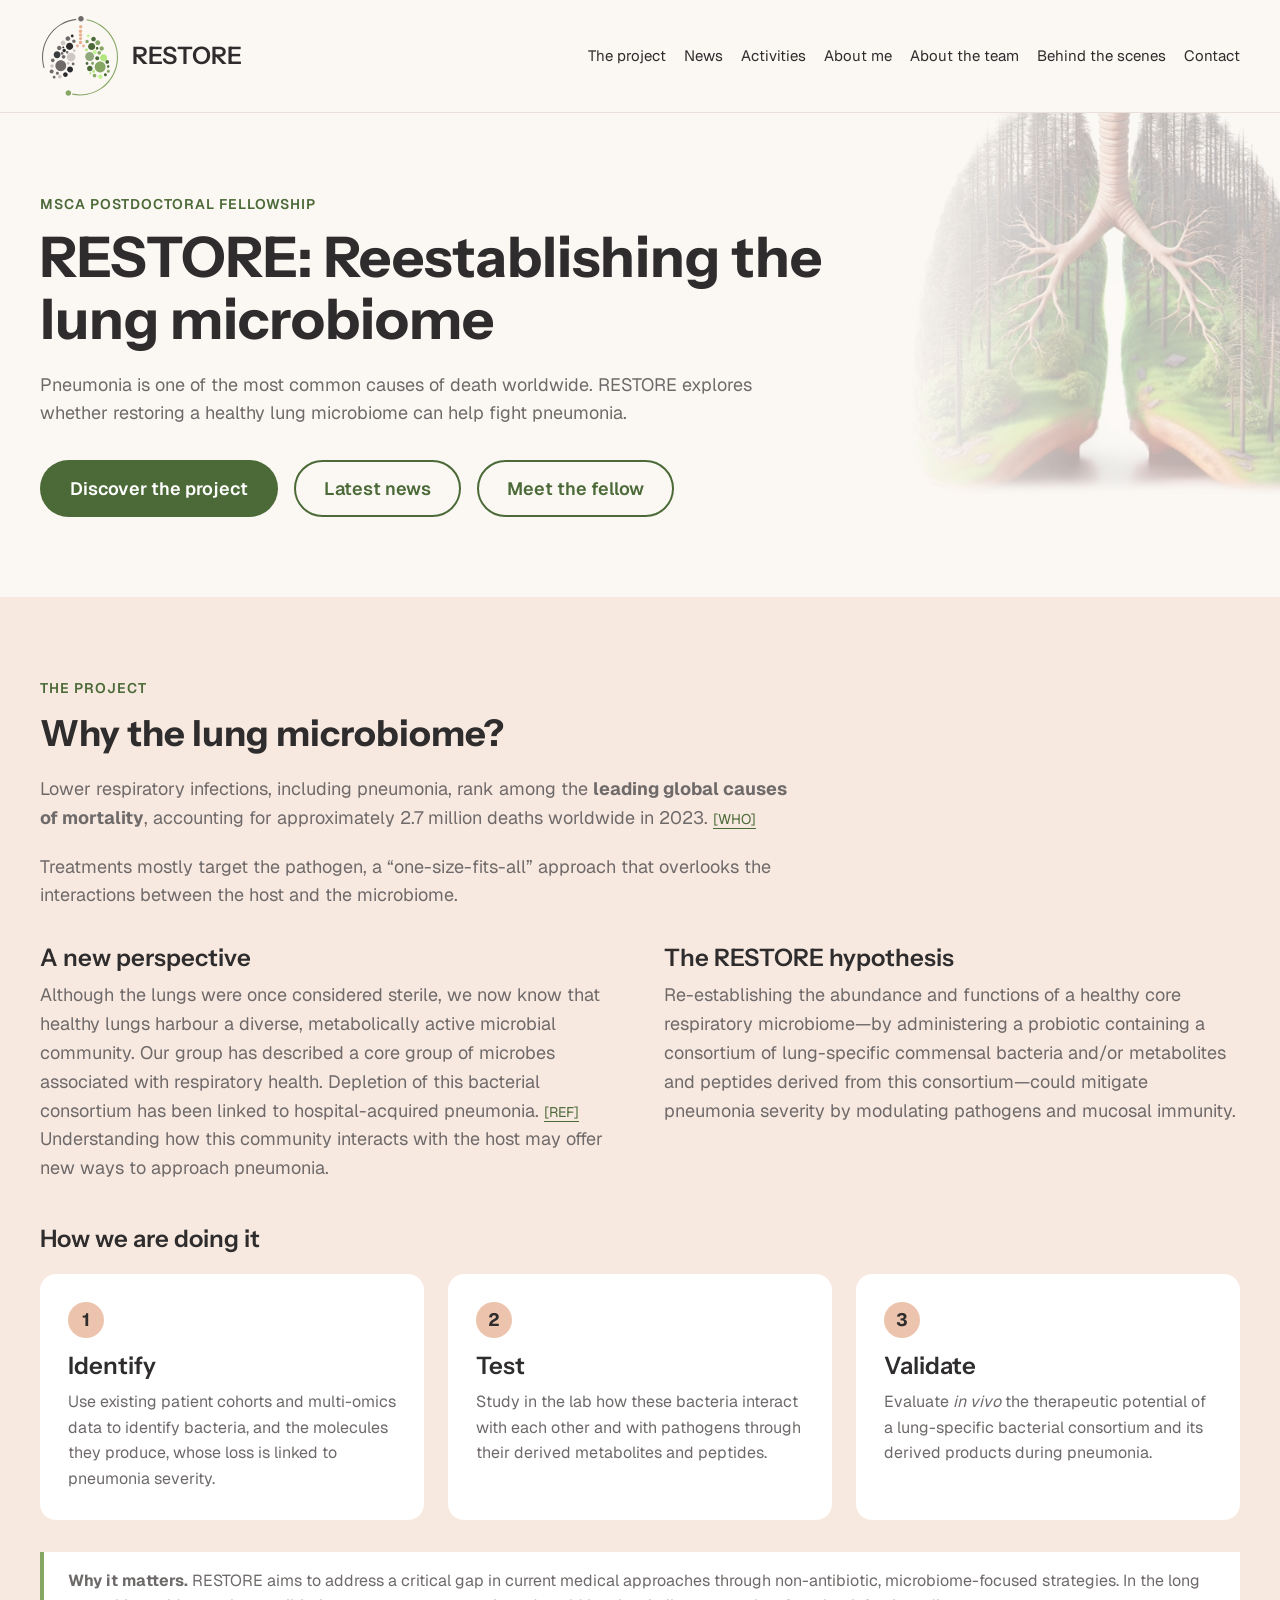
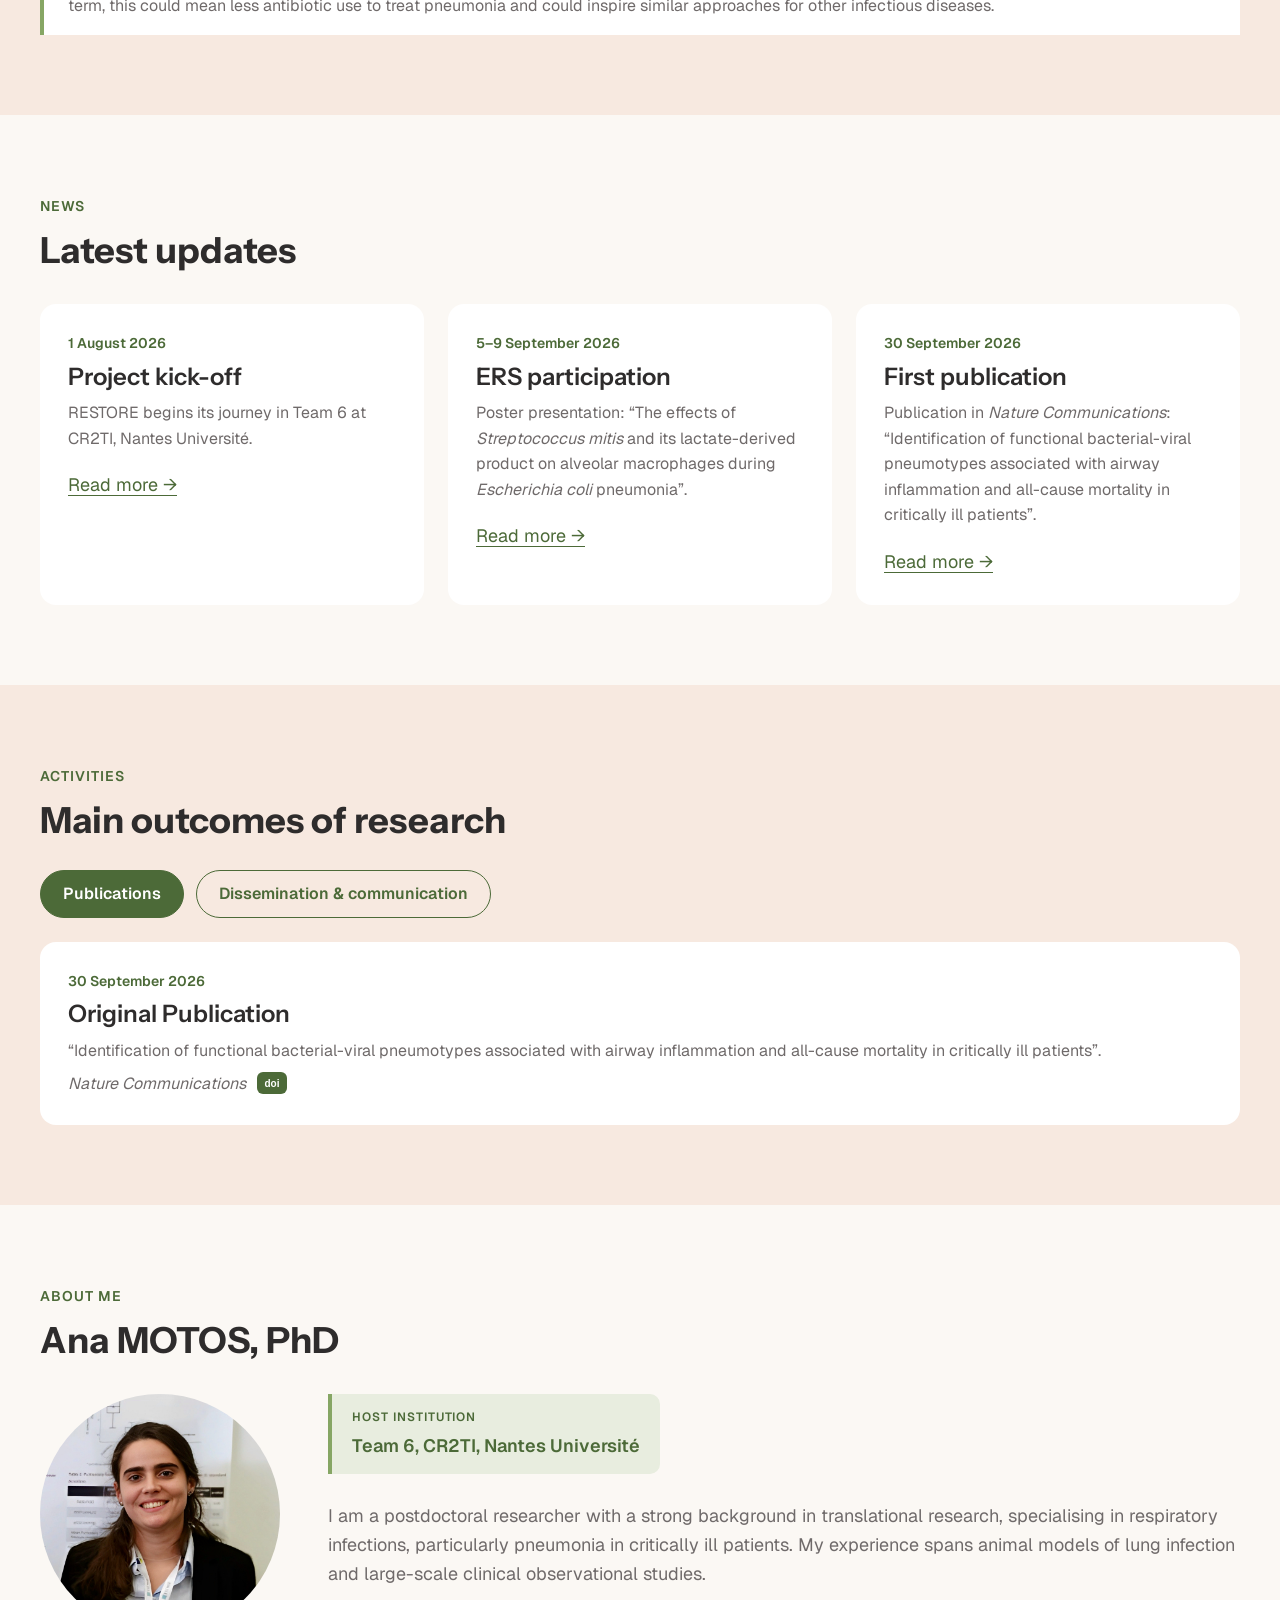
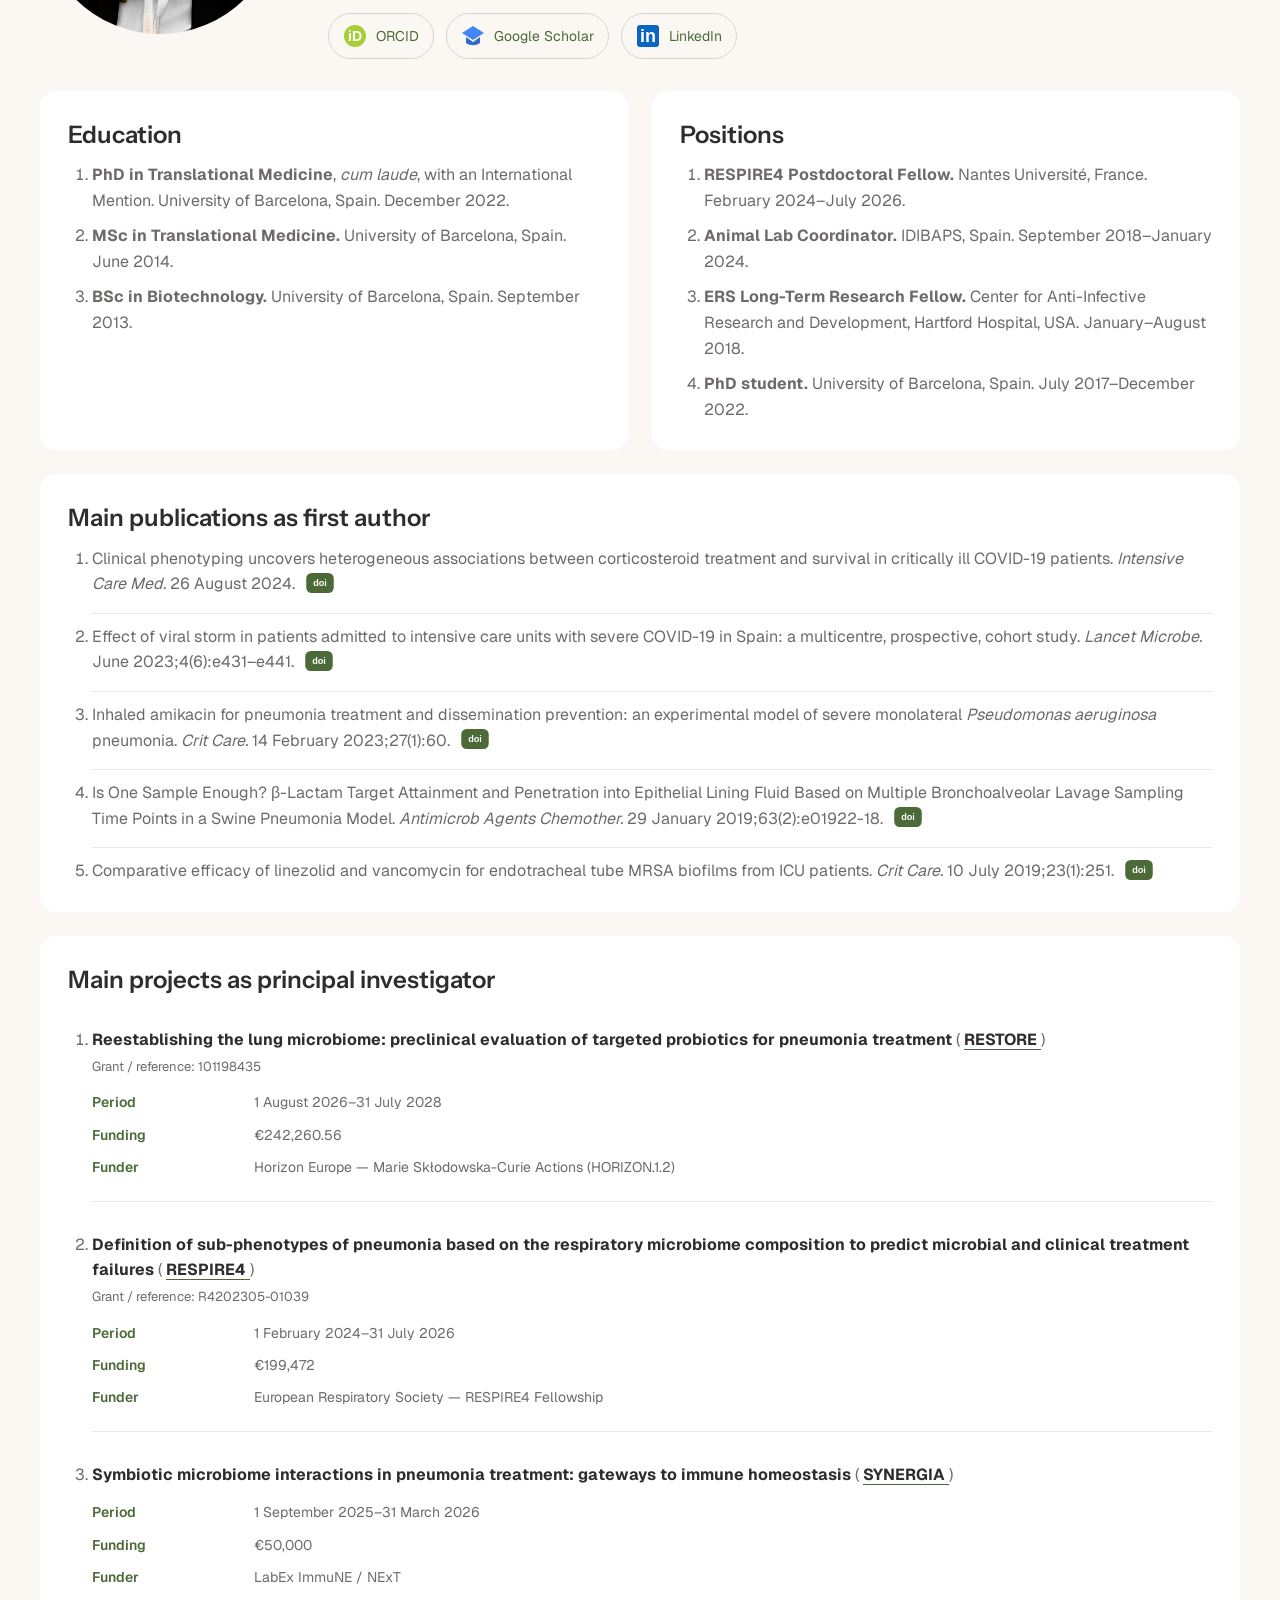
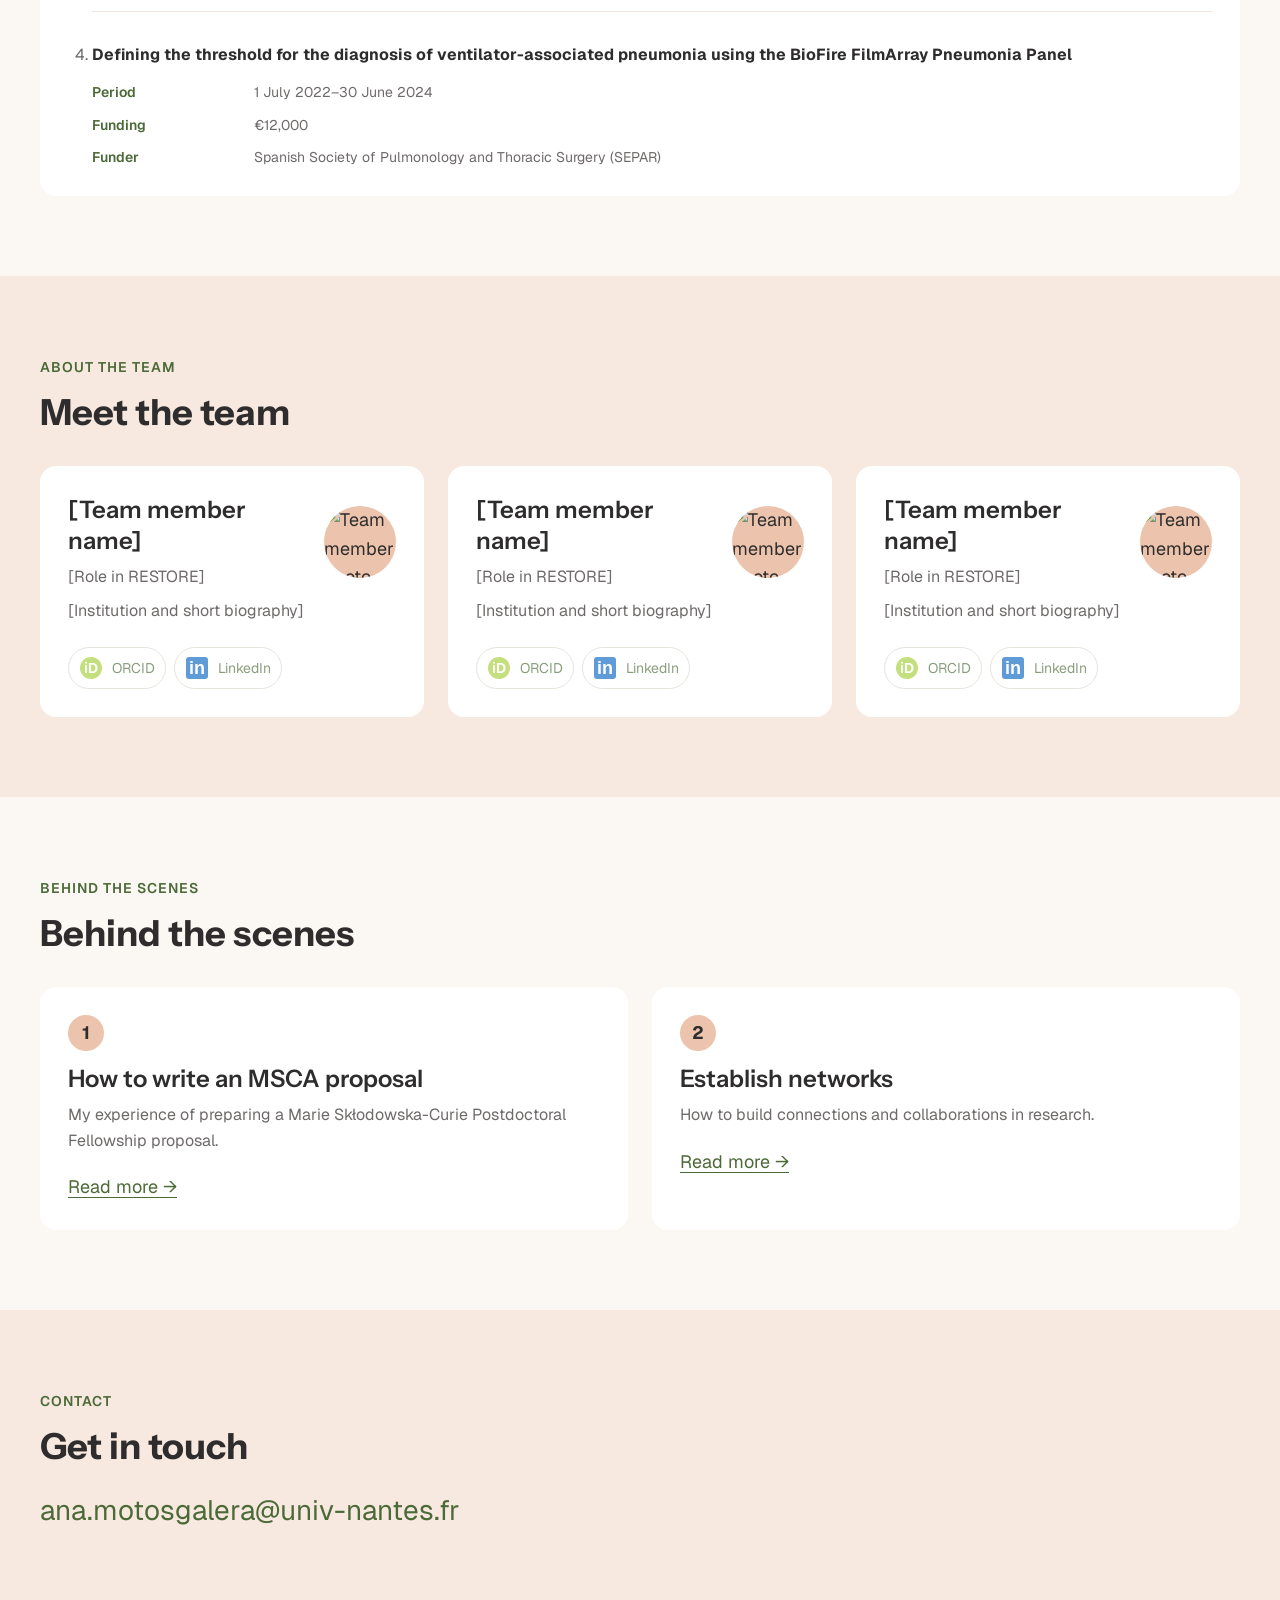
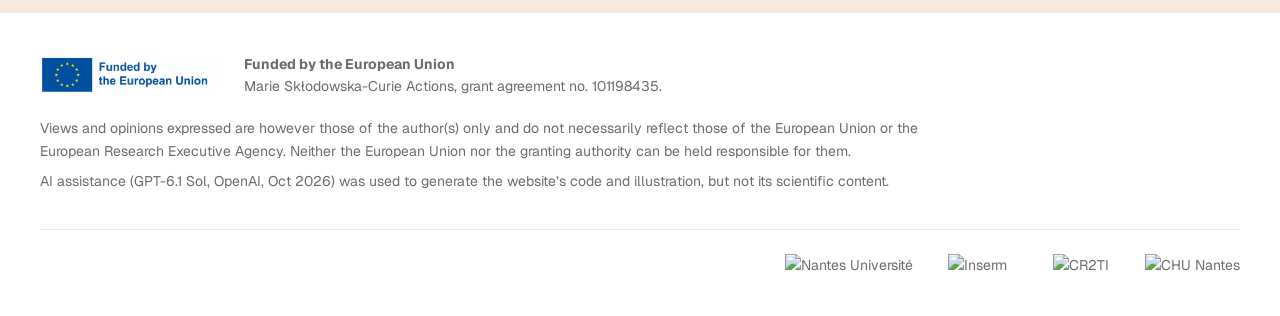
==== commit 625f408a: "Update content for clarity and specificity Revised text for clarity and specificity regarding microb" ====
--- a/index.html
+++ b/index.html
@@ -87,9 +87,8 @@
               <p>
                 Although the lungs were once considered sterile, we now know that
                 healthy lungs harbour a diverse, metabolically active microbial
-                community. A core group of microbes typical of healthy airways is
-                associated with respiratory health, and its depletion has been linked to
-                hospital-acquired pneumonia.
+                community. Our group has described a core group of microbes associated with respiratory health. 
+                Depletion of this bacterial consortium has been linked to hospital-acquired pneumonia.
                 <a
                   class="text-link reference"
                   href="https://doi.org/10.1038/s41591-023-02617-9"
@@ -252,7 +251,7 @@
             >
               <article class="card">
                 <div class="date">30 September 2026</div>
-                <h3>Publication</h3>
+                <h3>Original Publication</h3>
                 <p>
                   “Identification of functional bacterial-viral pneumotypes associated
                   with airway inflammation and all-cause mortality in critically ill
@@ -996,7 +995,7 @@
         held responsible for them.
       </p>
       <p class="ai-disclosure">
-        AI assistance was used to generate the website’s code and illustration, but not
+        AI assistance (GPT-6.1 Sol, OpenAI, Oct 2026) was used to generate the website’s code and illustration, but not
         its scientific content.
       </p>
       <div class="institutional-logos" aria-label="Host institutions">
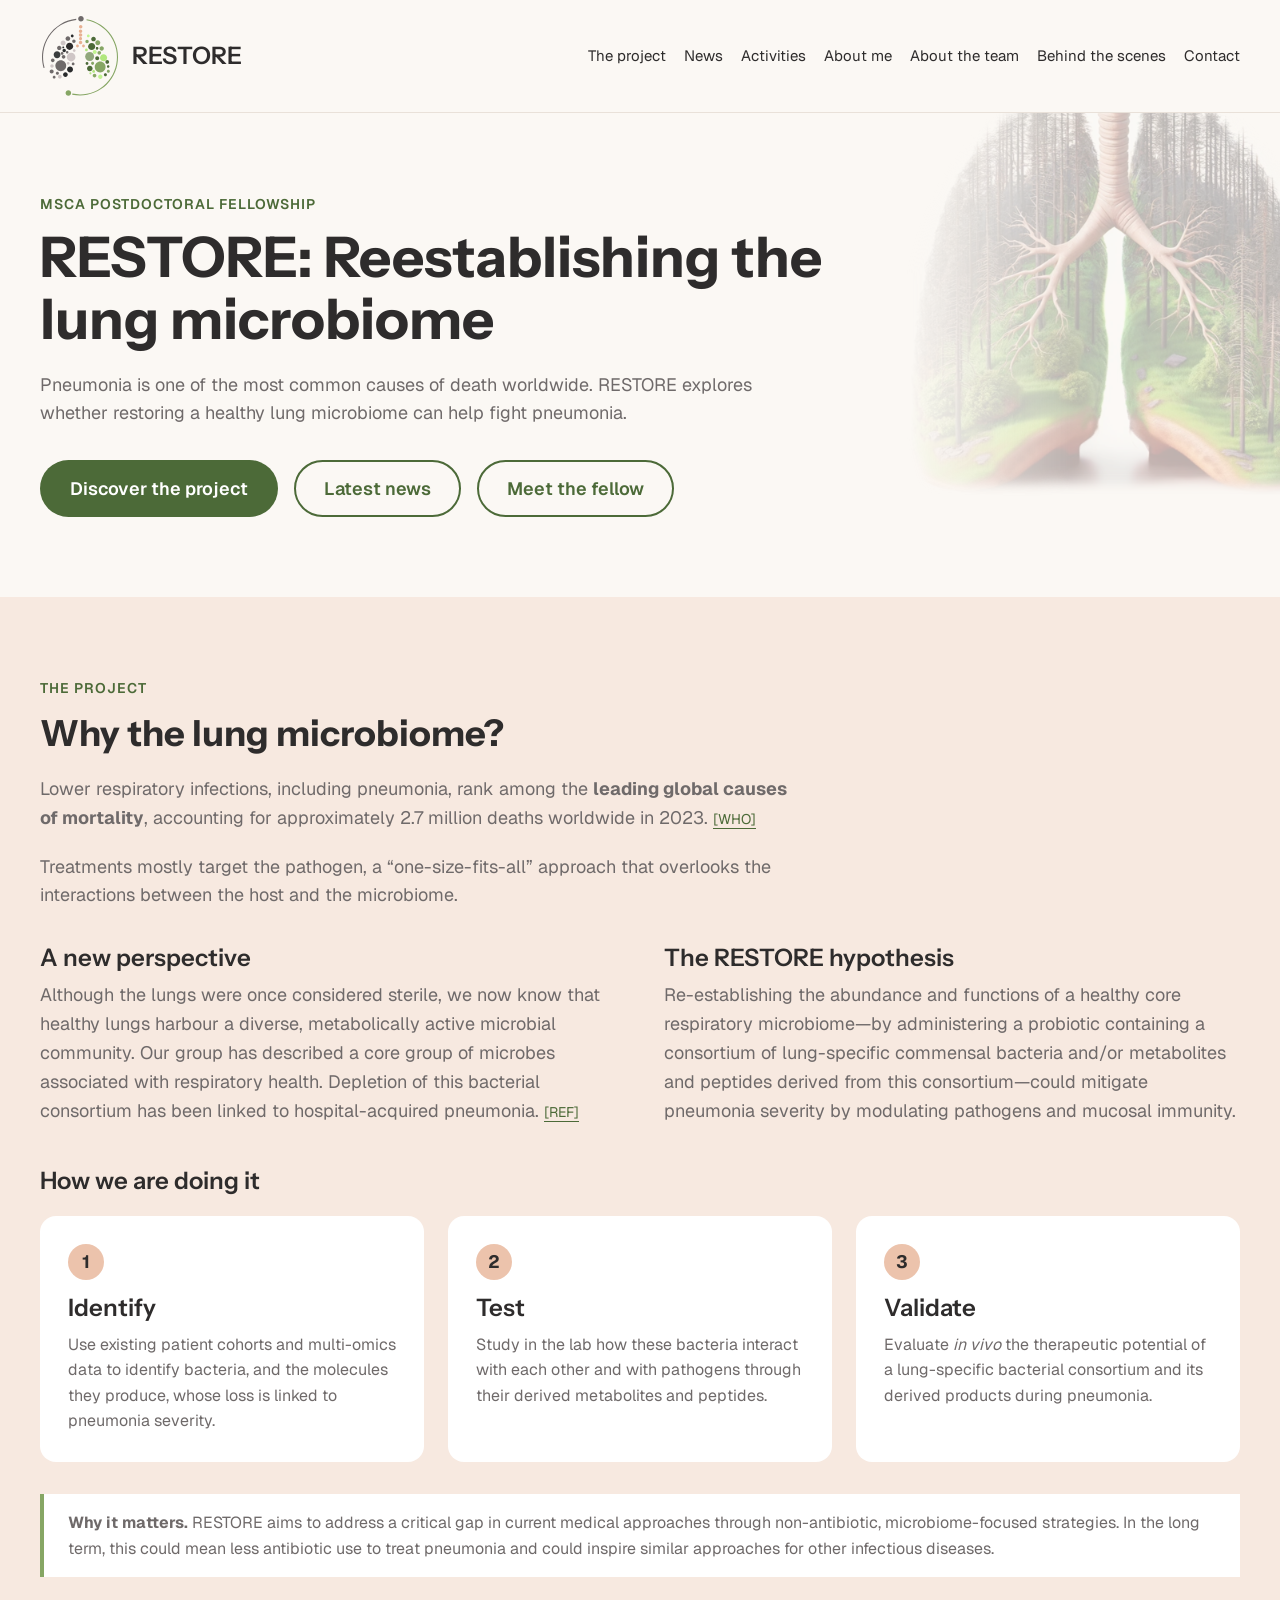
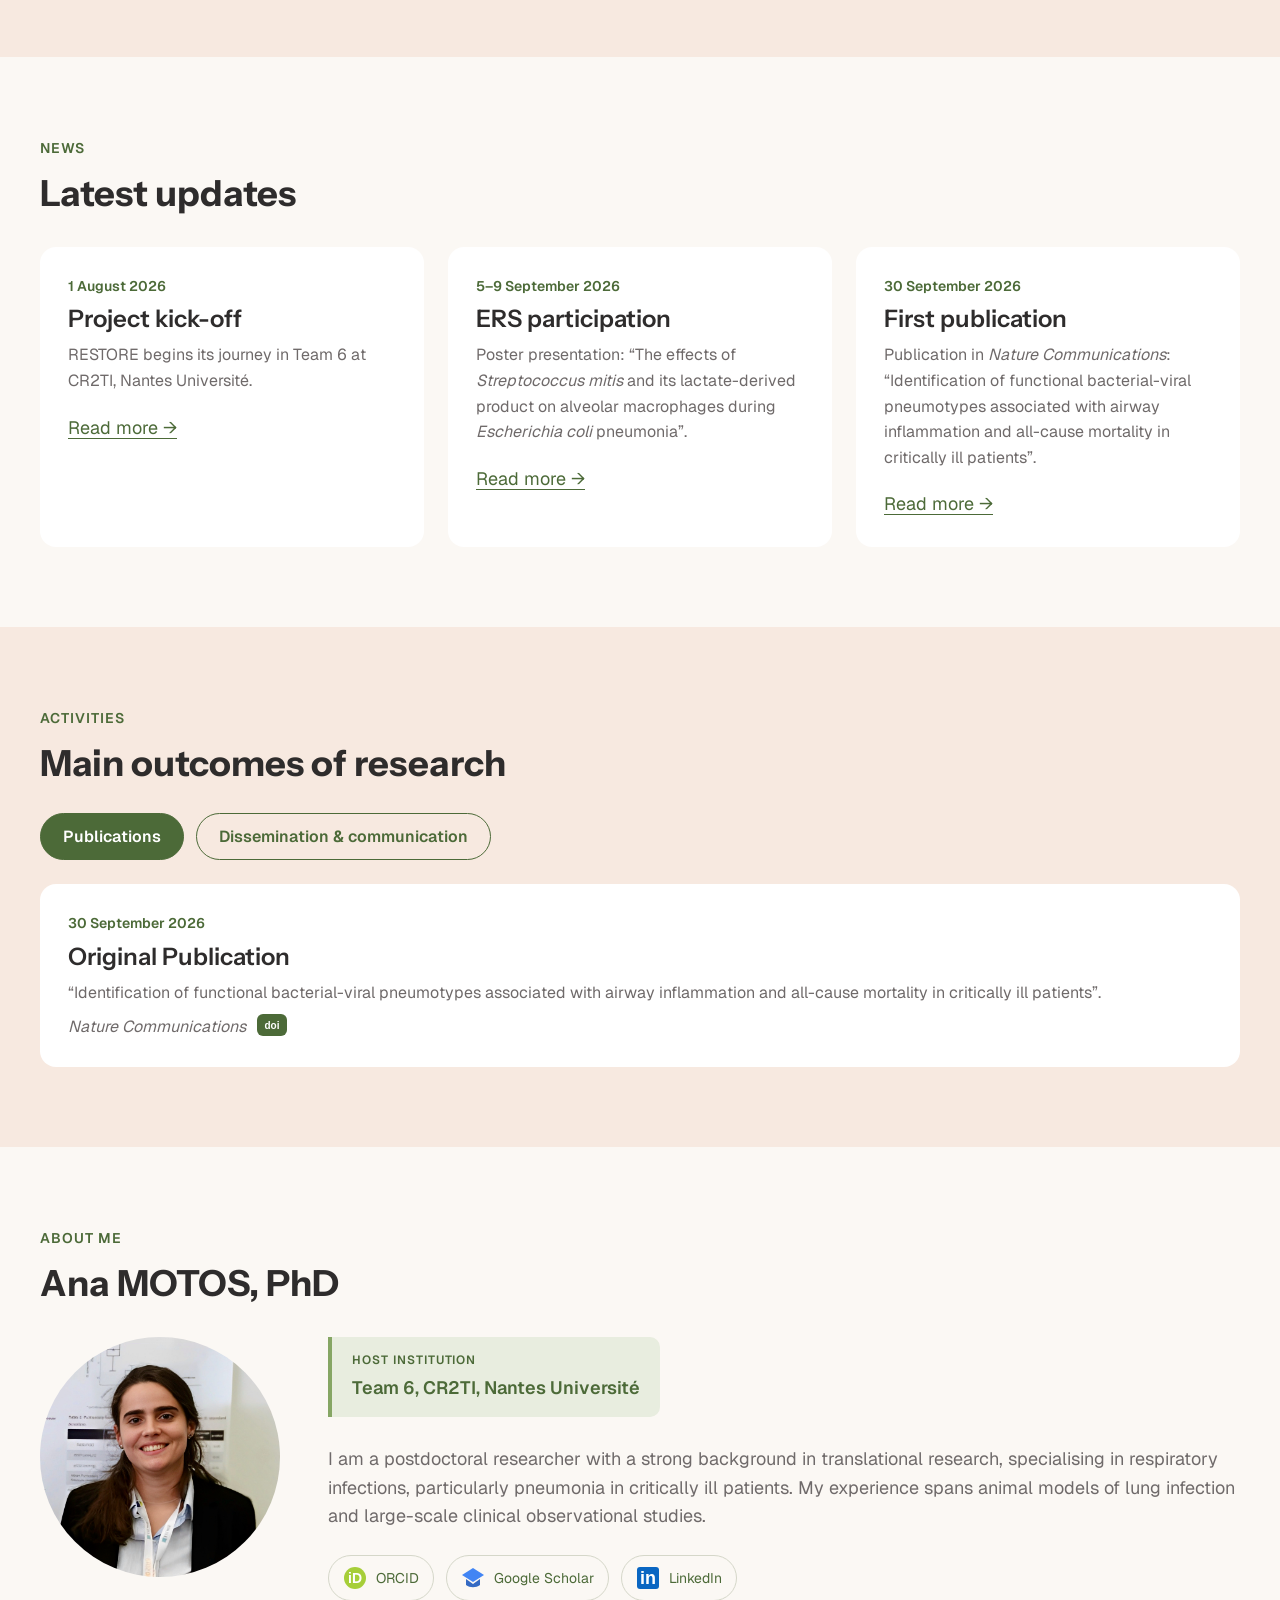
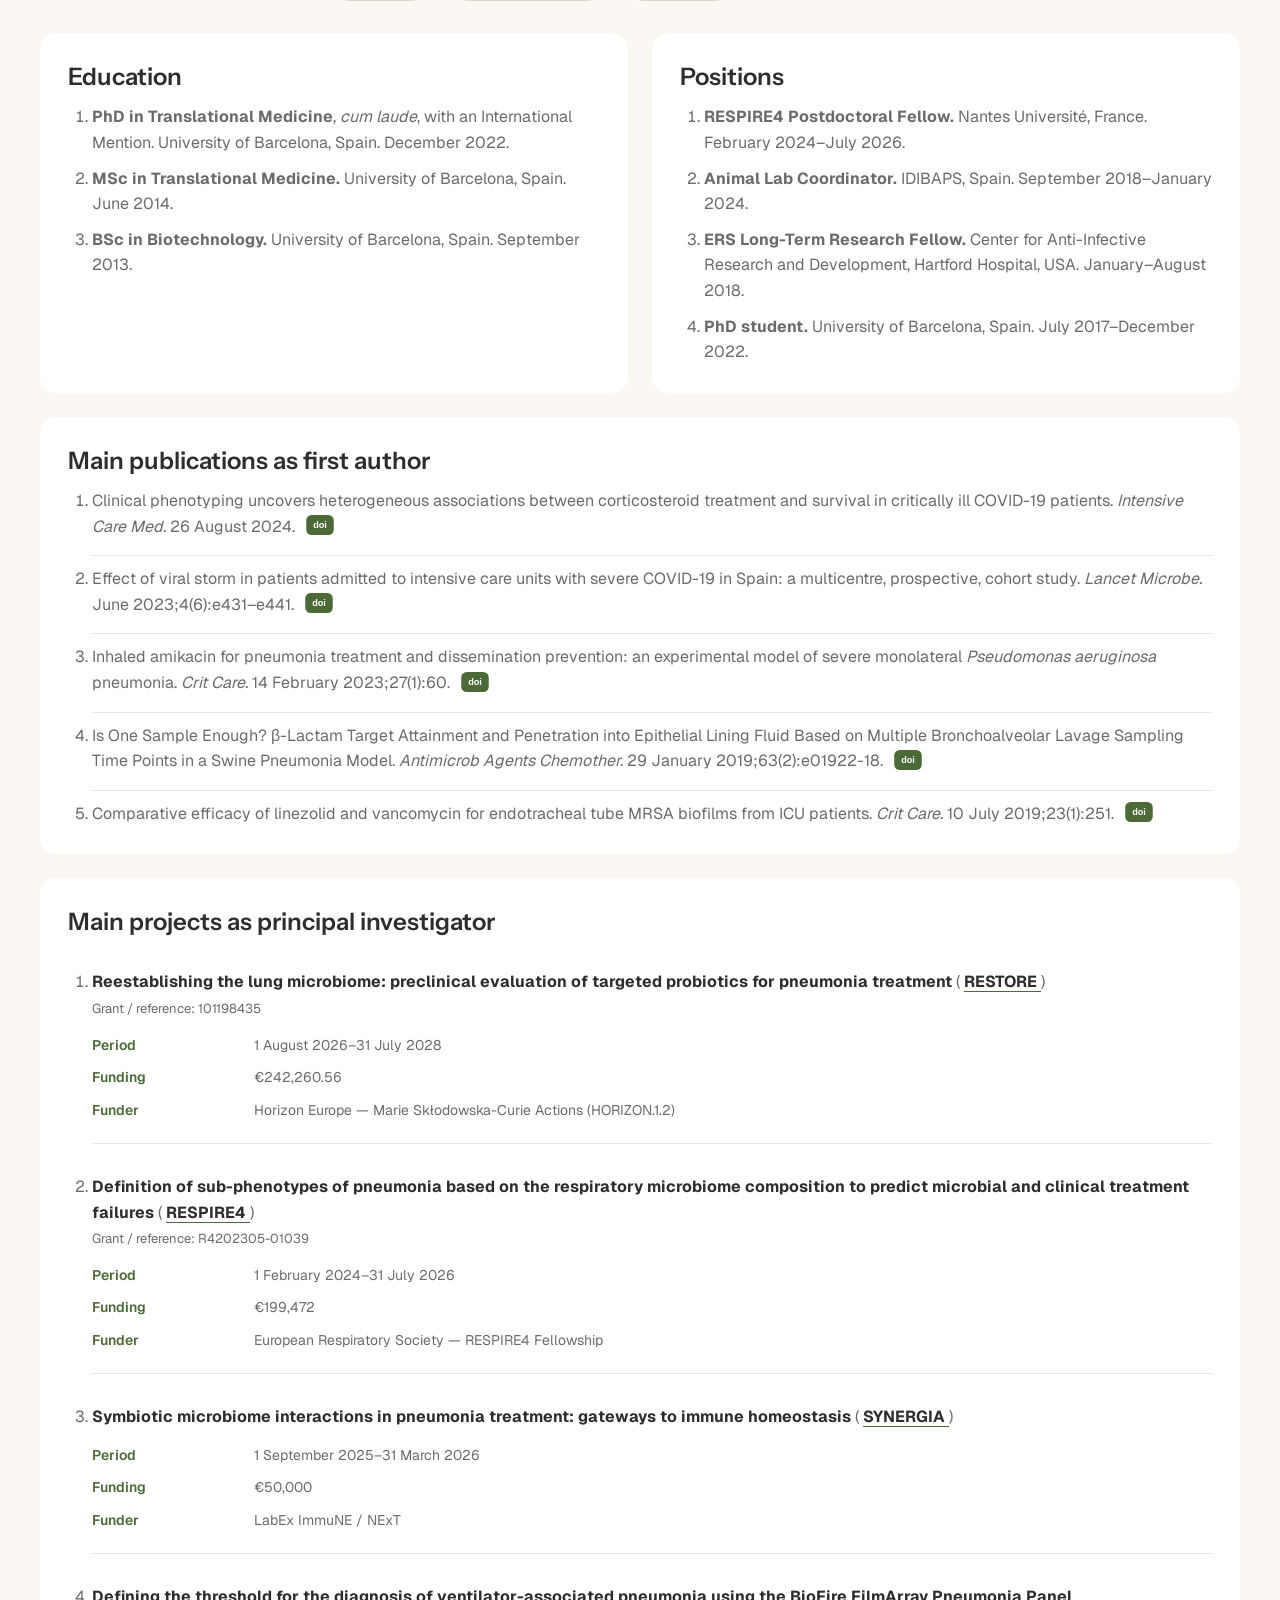
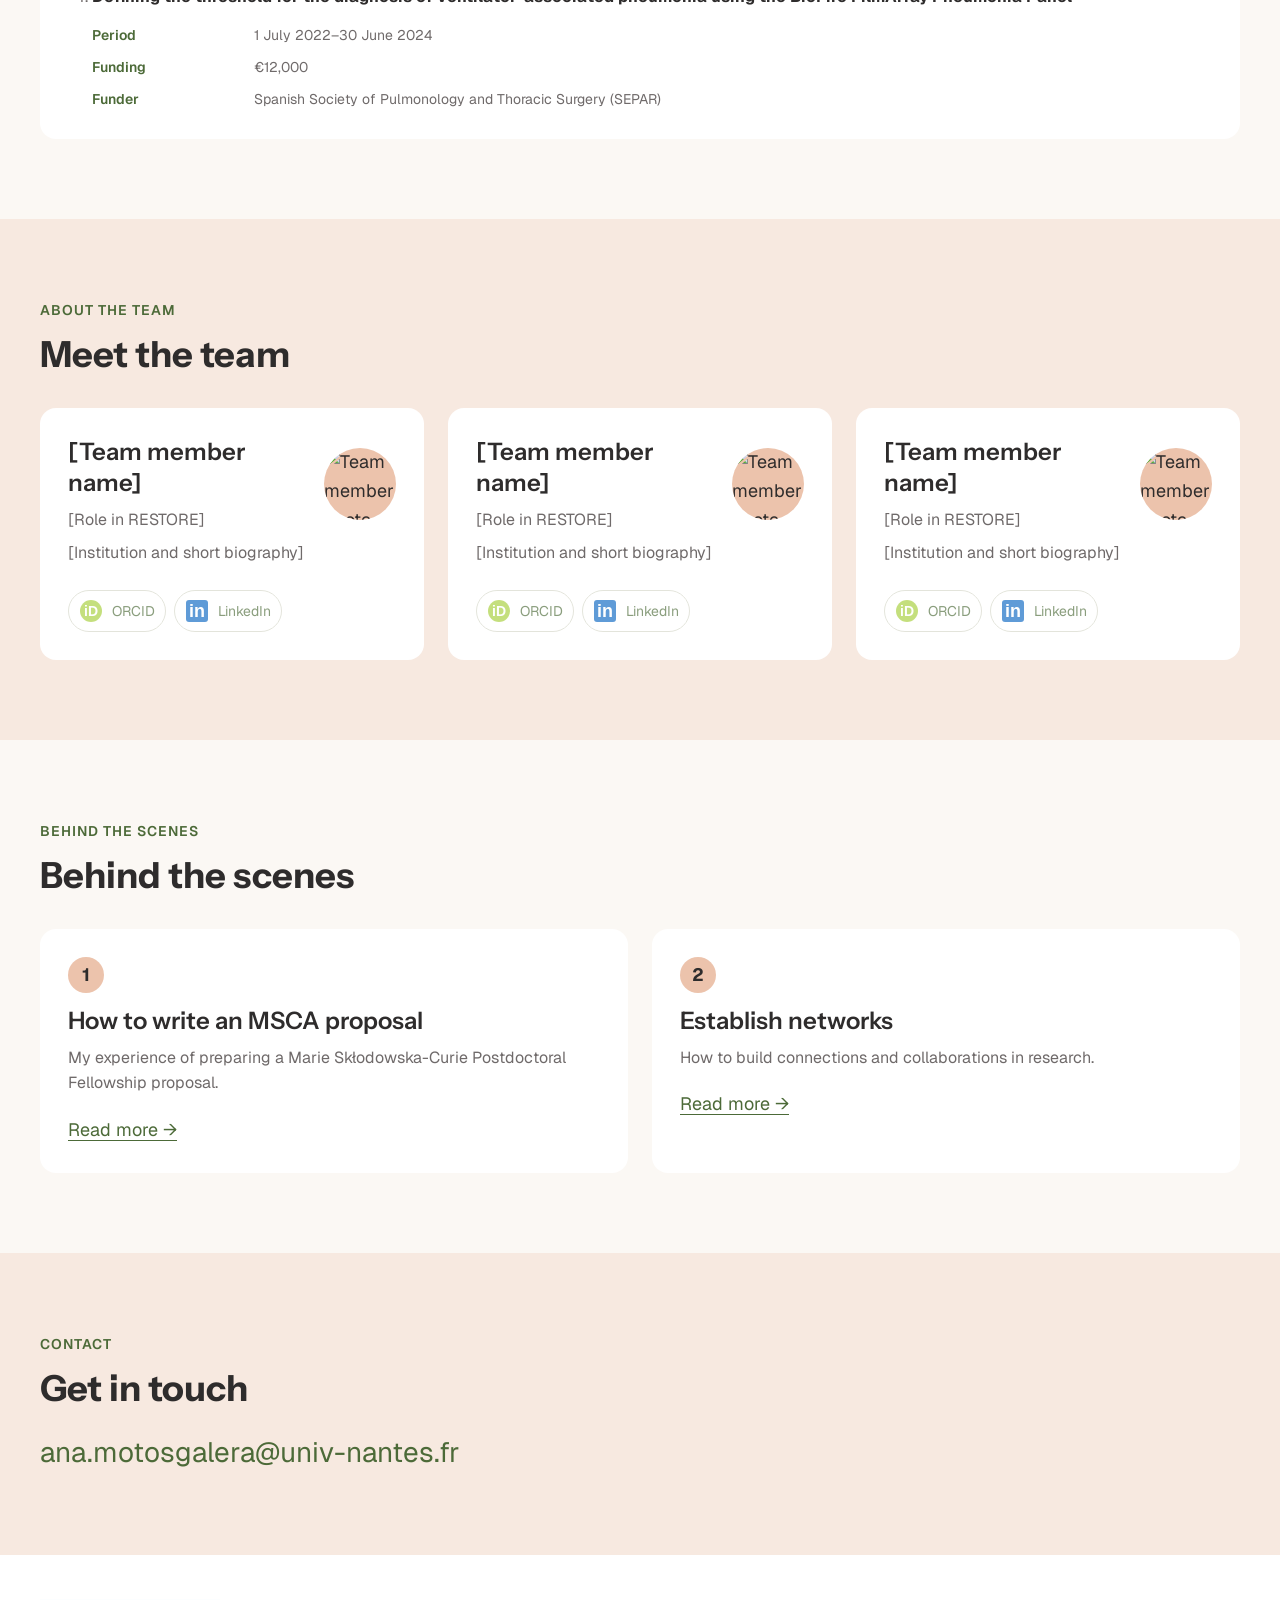
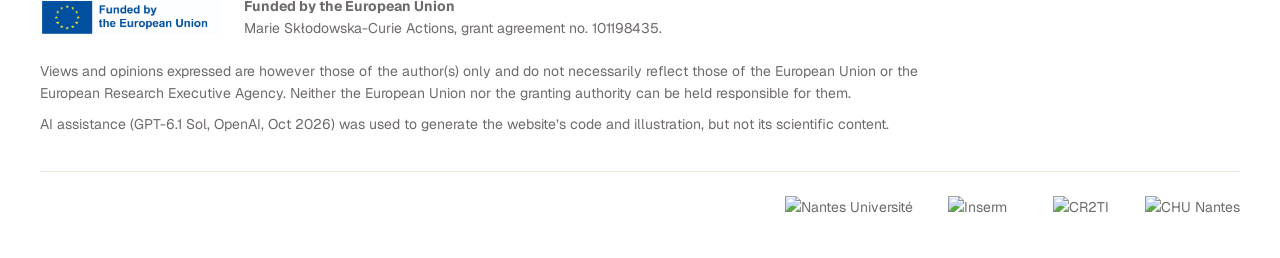
==== commit 88d4ecbc: "Remove sentence on community interaction with host Removed a sentence about community interaction an" ====
--- a/index.html
+++ b/index.html
@@ -97,8 +97,6 @@
                 >
                   [REF]
                 </a>
-                Understanding how this community interacts with the host may offer new
-                ways to approach pneumonia.
               </p>
             </div>
             <div>
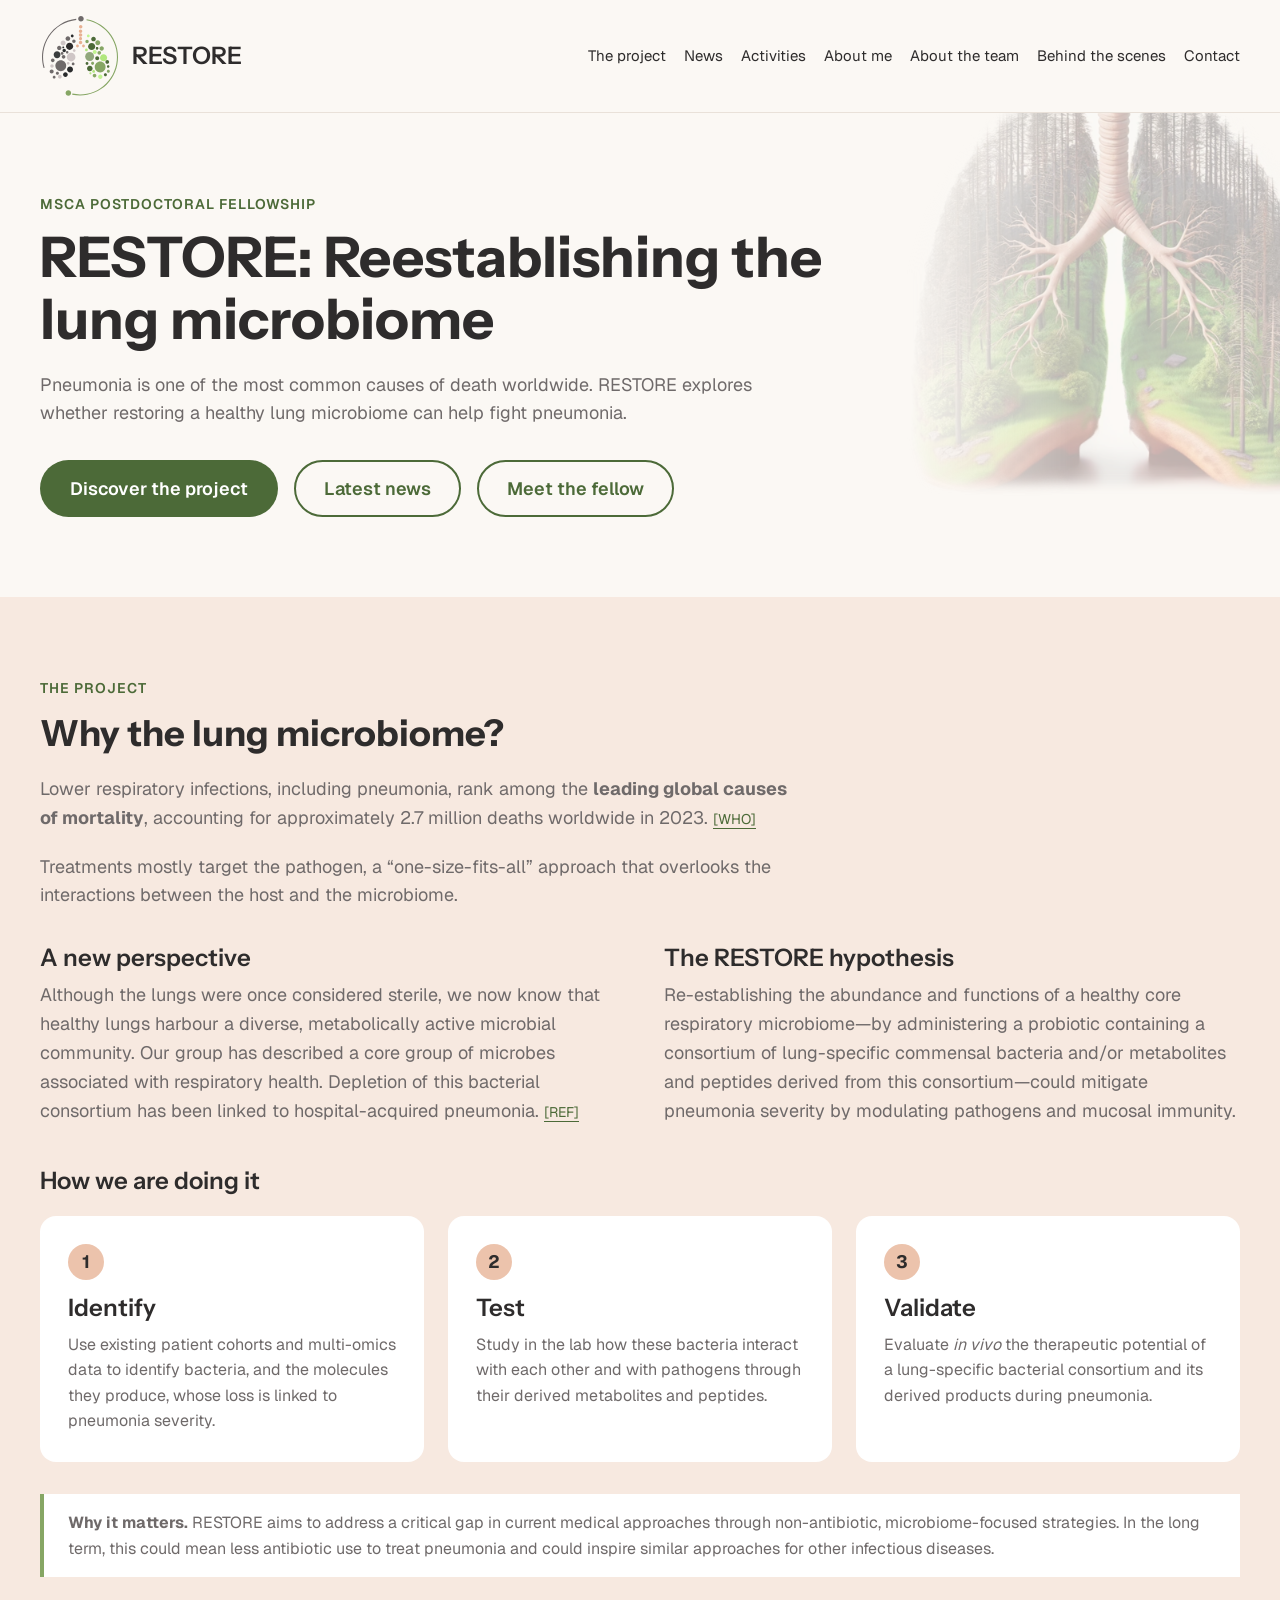
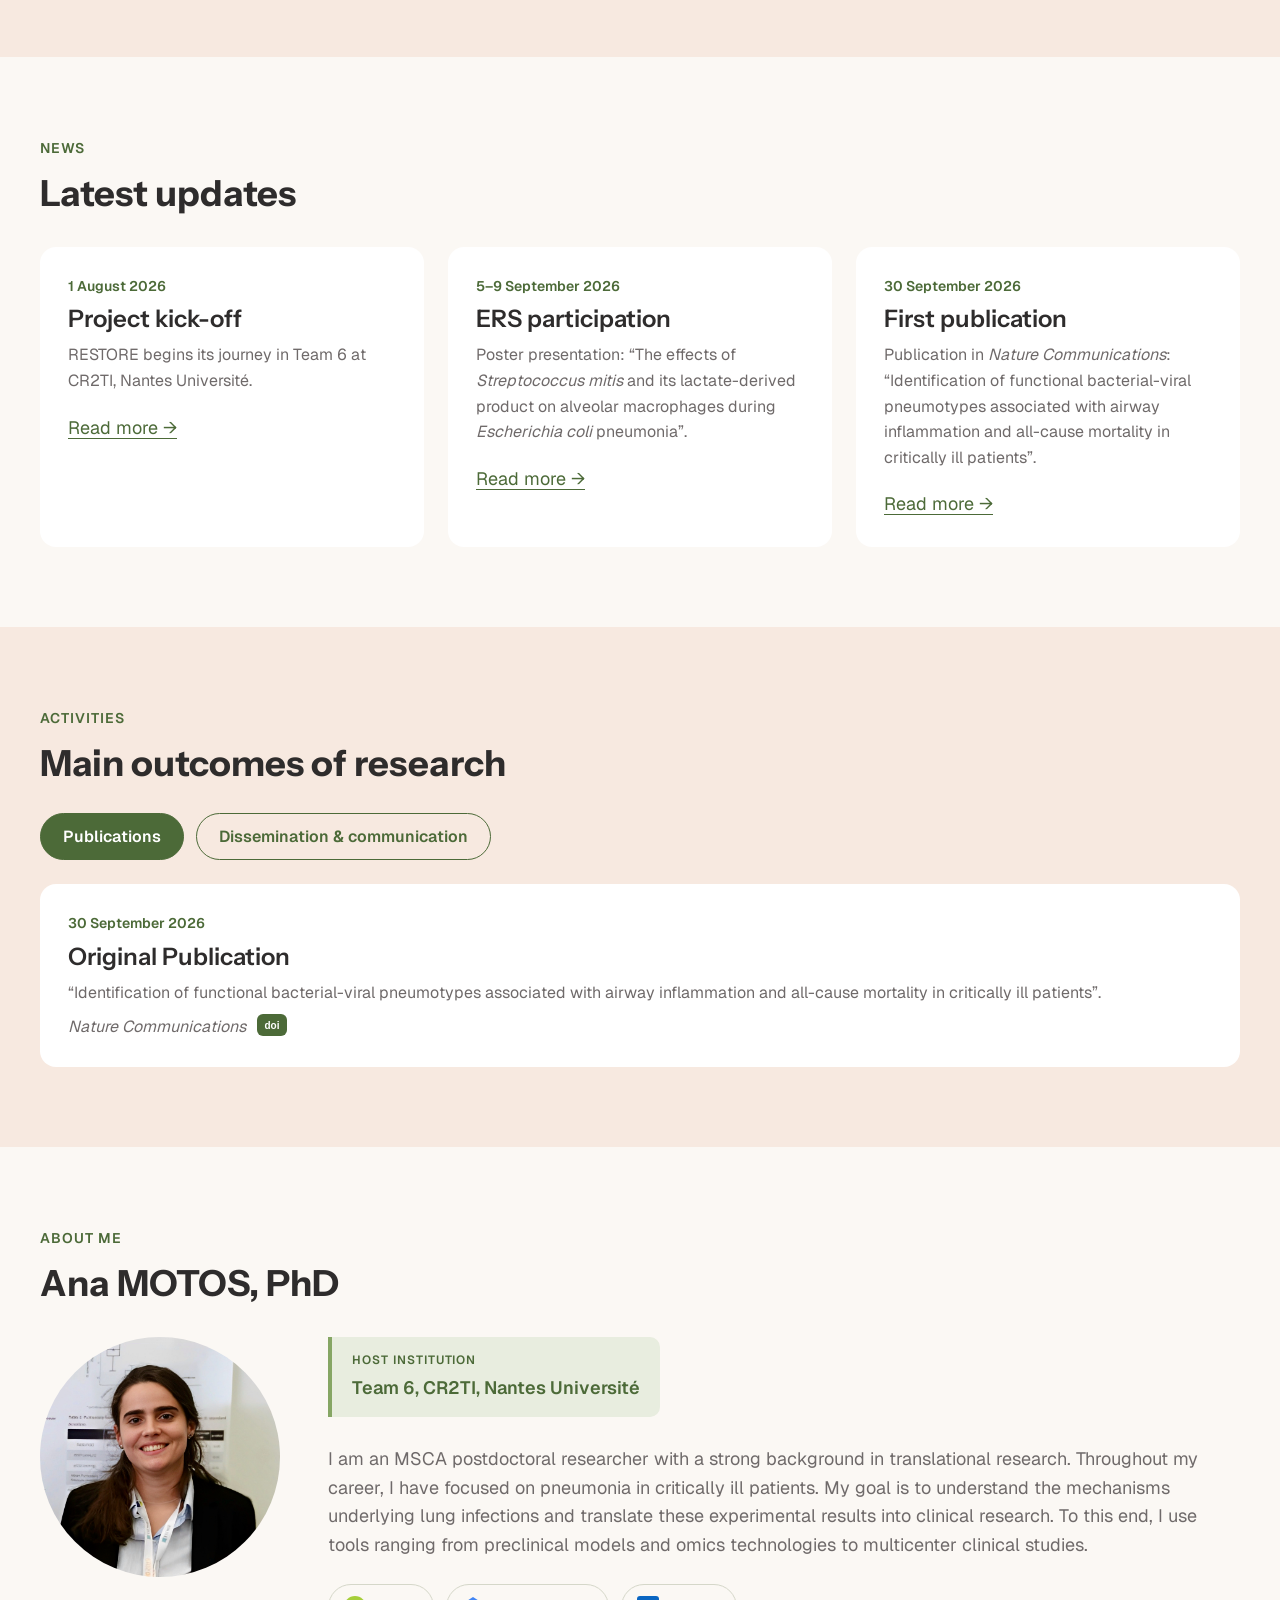
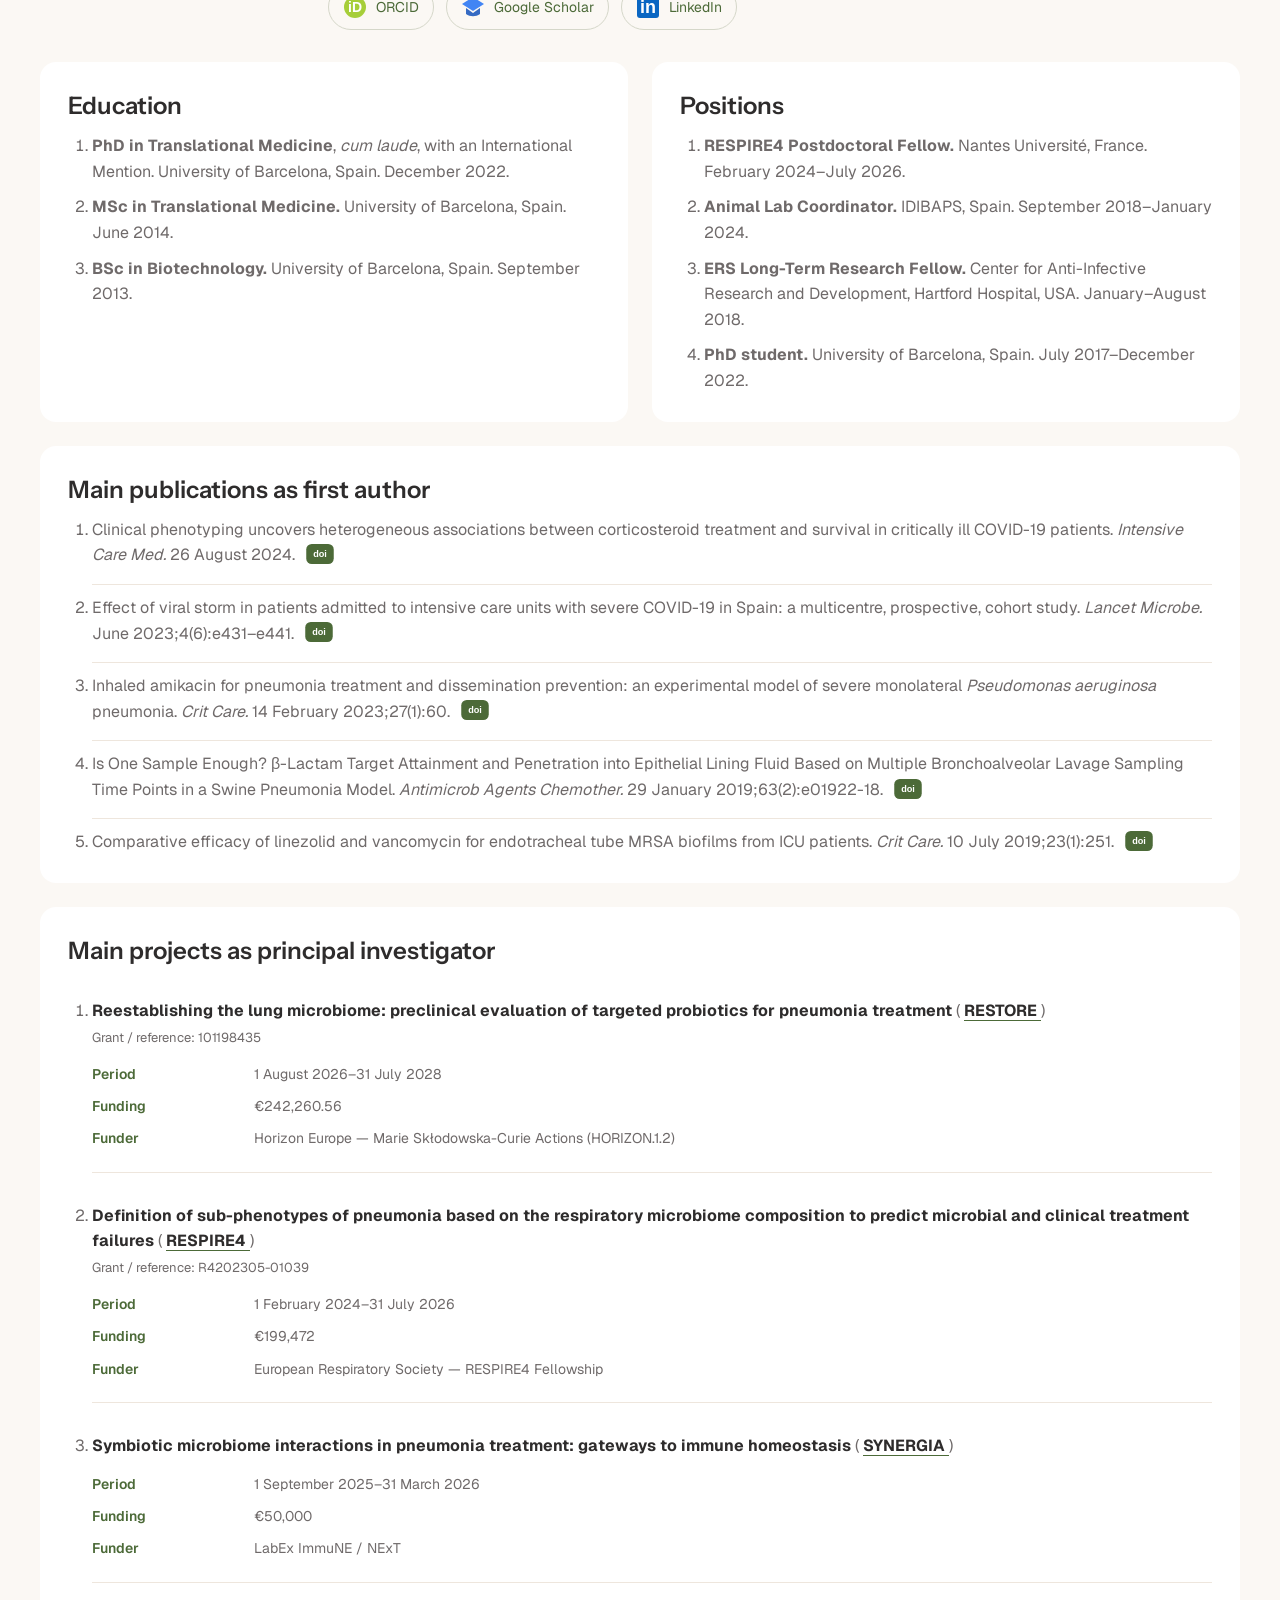
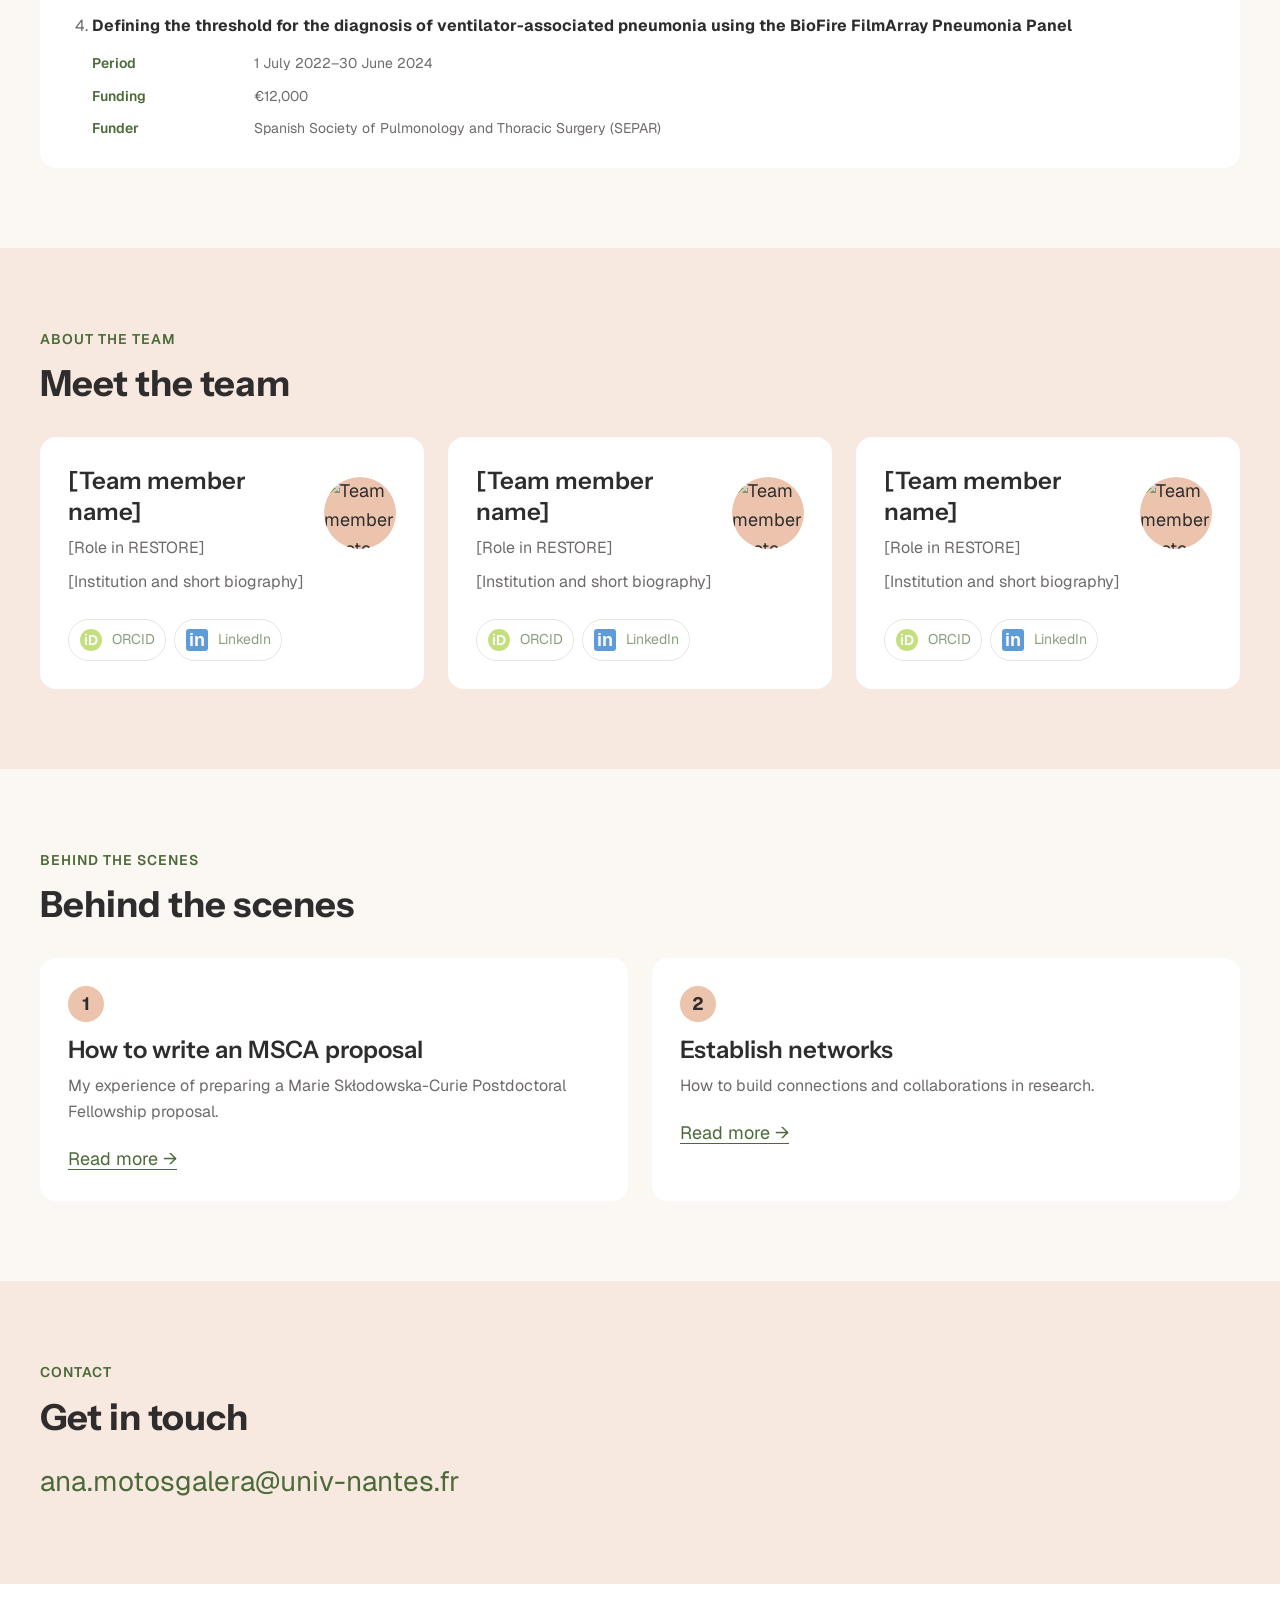
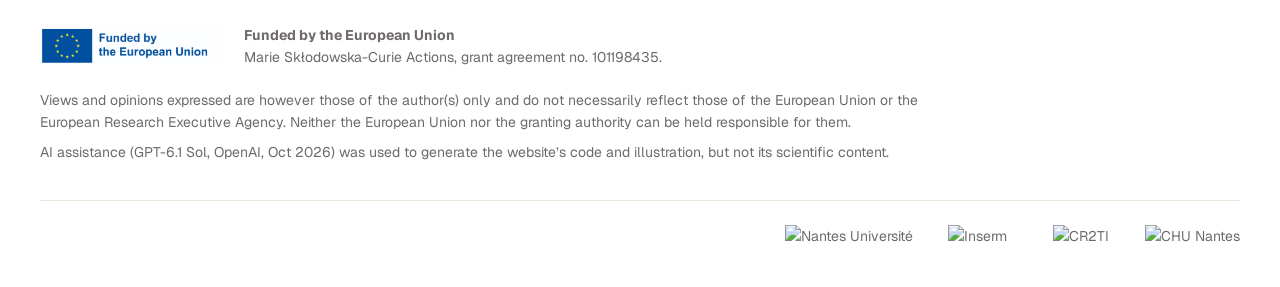
==== commit 90536ed6: "Revise personal research description in index.html Updated the description of my research background" ====
--- a/index.html
+++ b/index.html
@@ -332,10 +332,11 @@
                 Team 6, CR2TI, Nantes Université
               </div>
               <p>
-                I am a postdoctoral researcher with a strong background in translational
-                research, specialising in respiratory infections, particularly pneumonia
-                in critically ill patients. My experience spans animal models of lung
-                infection and large-scale clinical observational studies.
+                I am an MSCA postdoctoral researcher with a strong background in translational research. 
+                Throughout my career, I have focused on pneumonia in critically ill patients. 
+                My goal is to understand the mechanisms underlying lung infections and translate 
+                these experimental results into clinical research. 
+                To this end, I use tools ranging from preclinical models and omics technologies to multicenter clinical studies.
               </p>
               <div class="socials">
                 <a
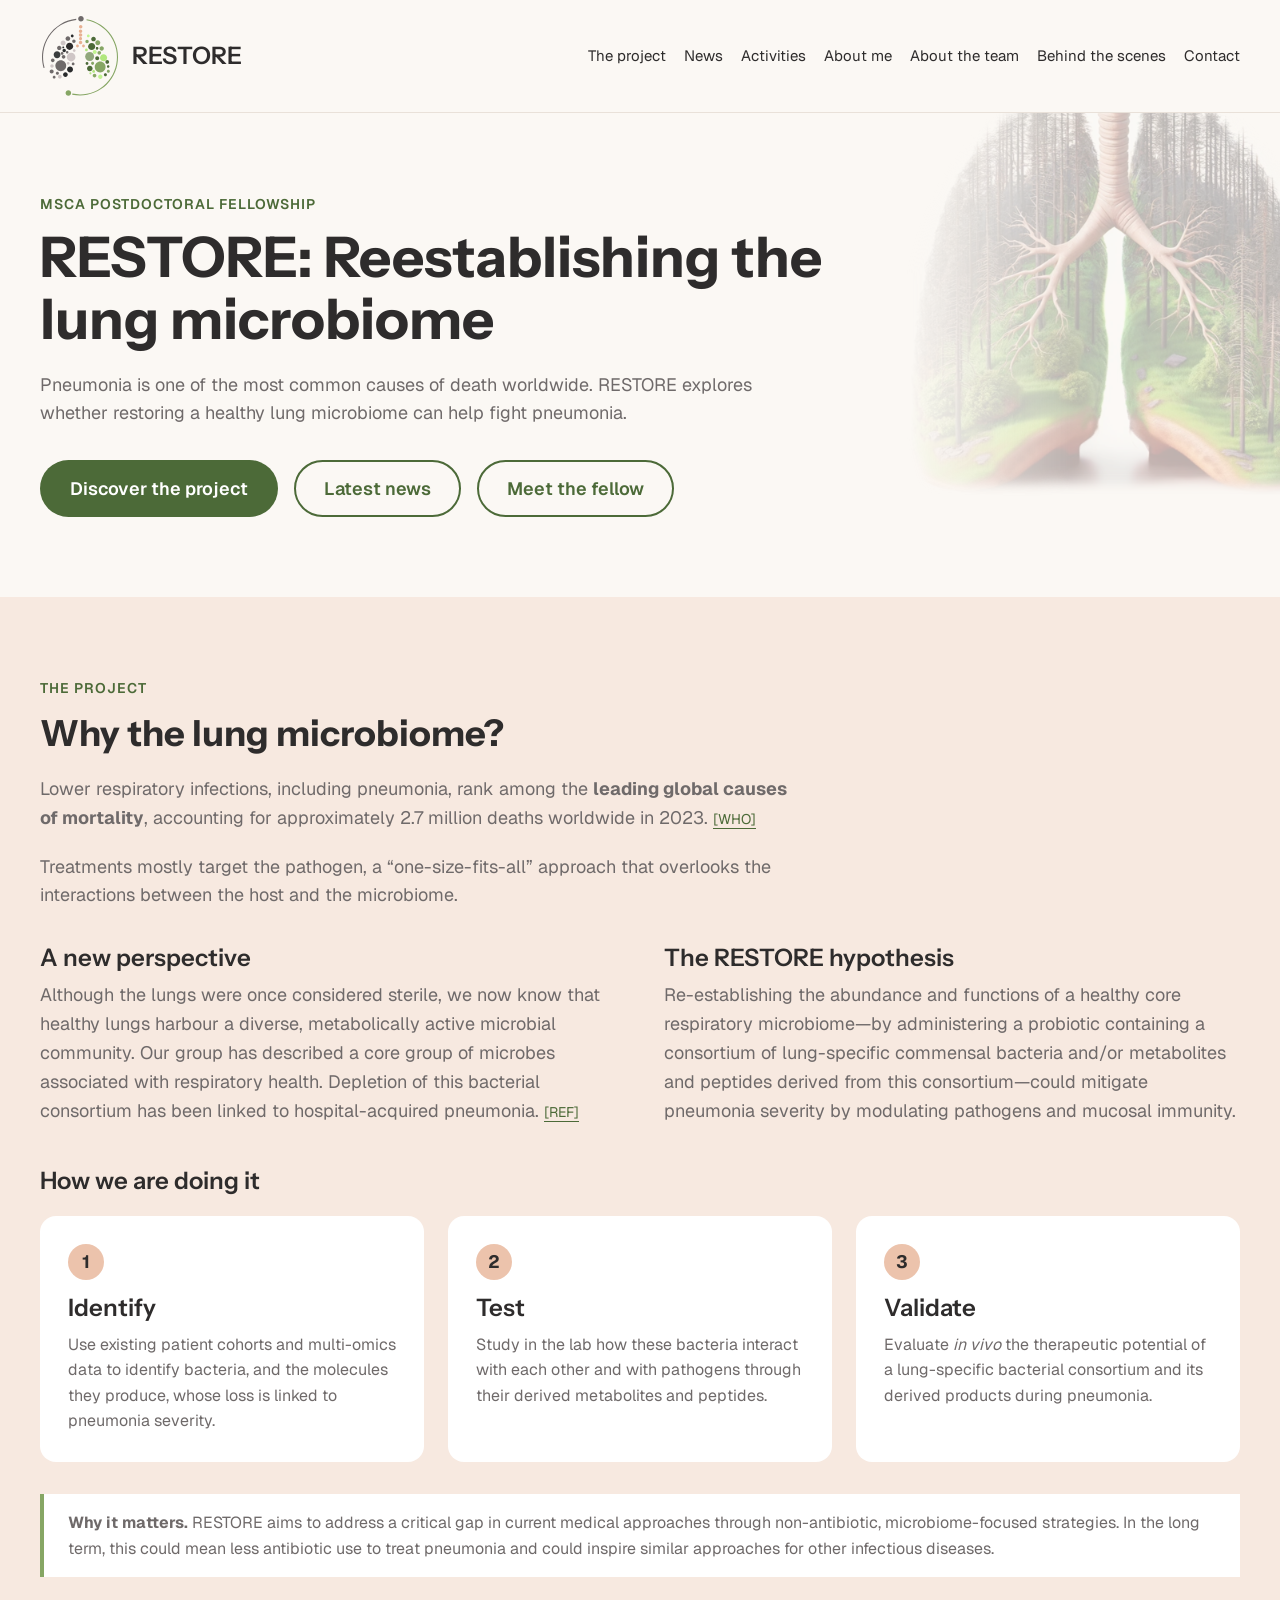
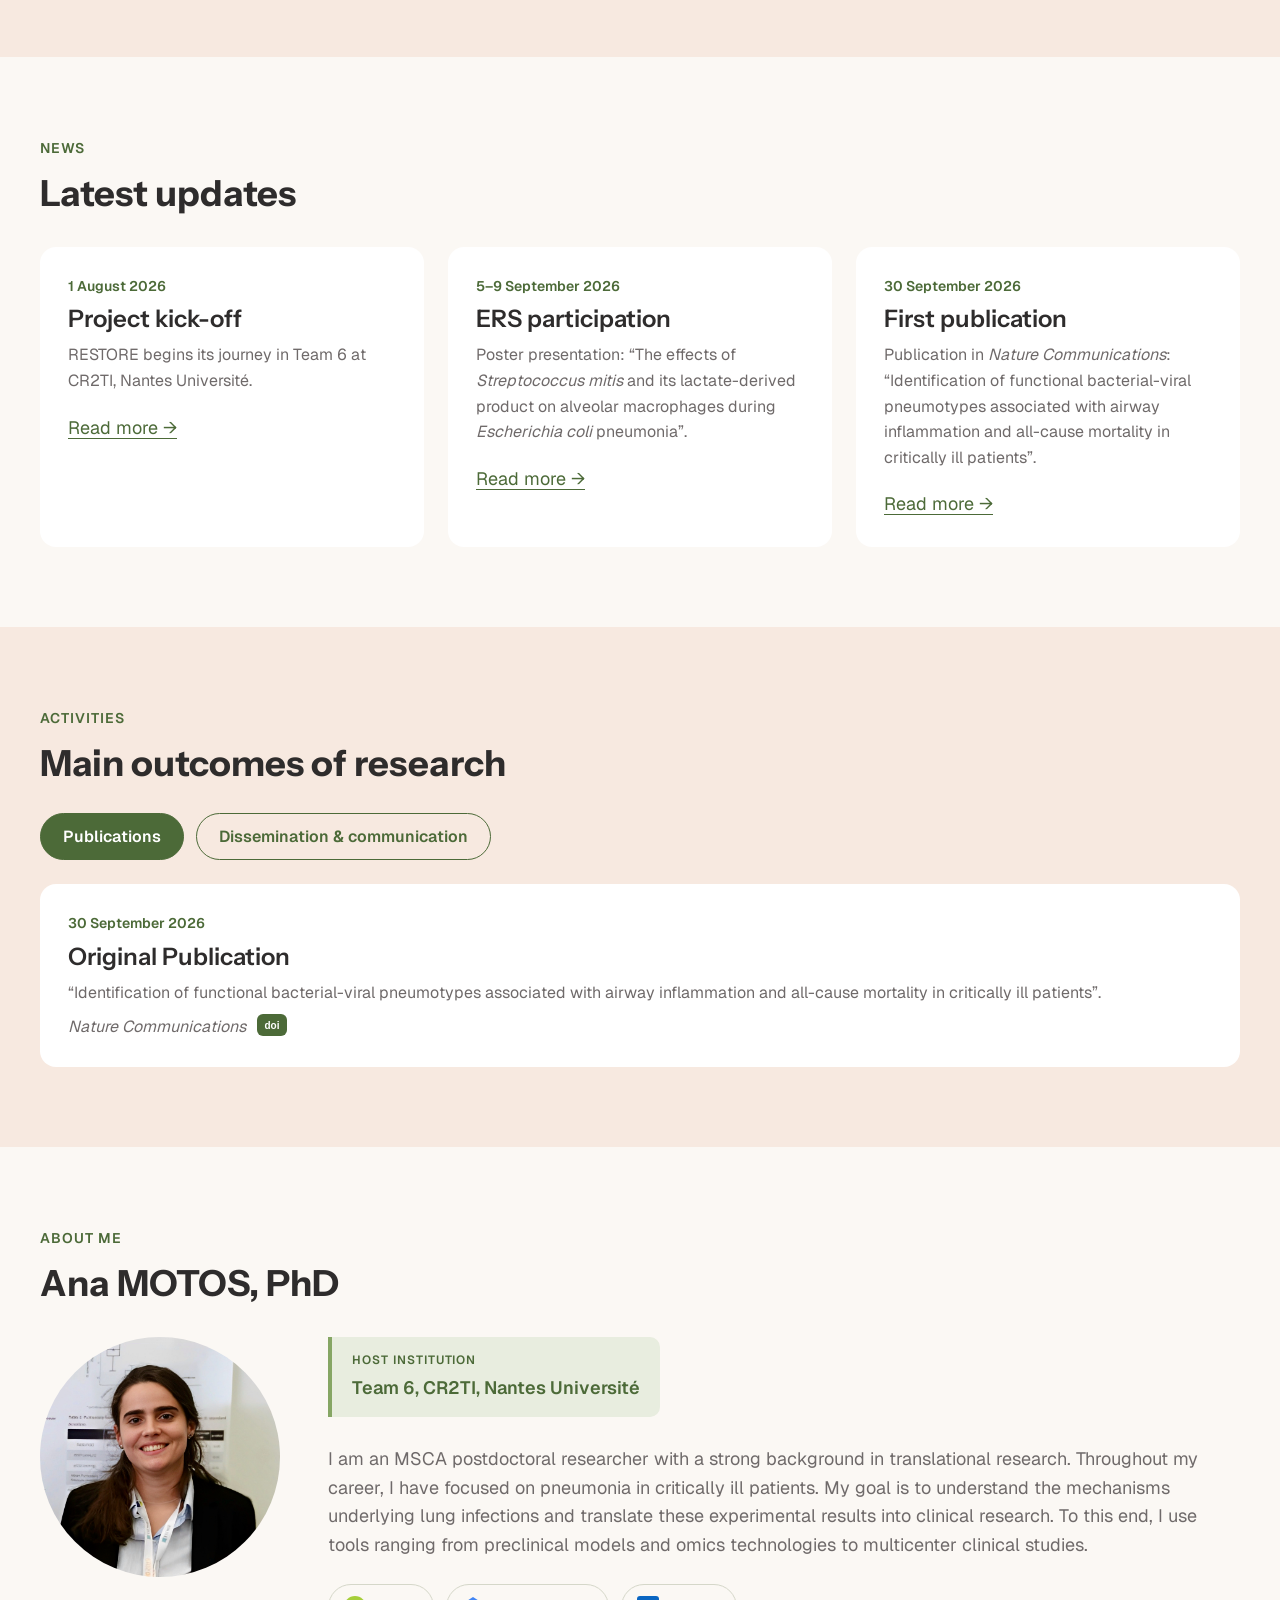
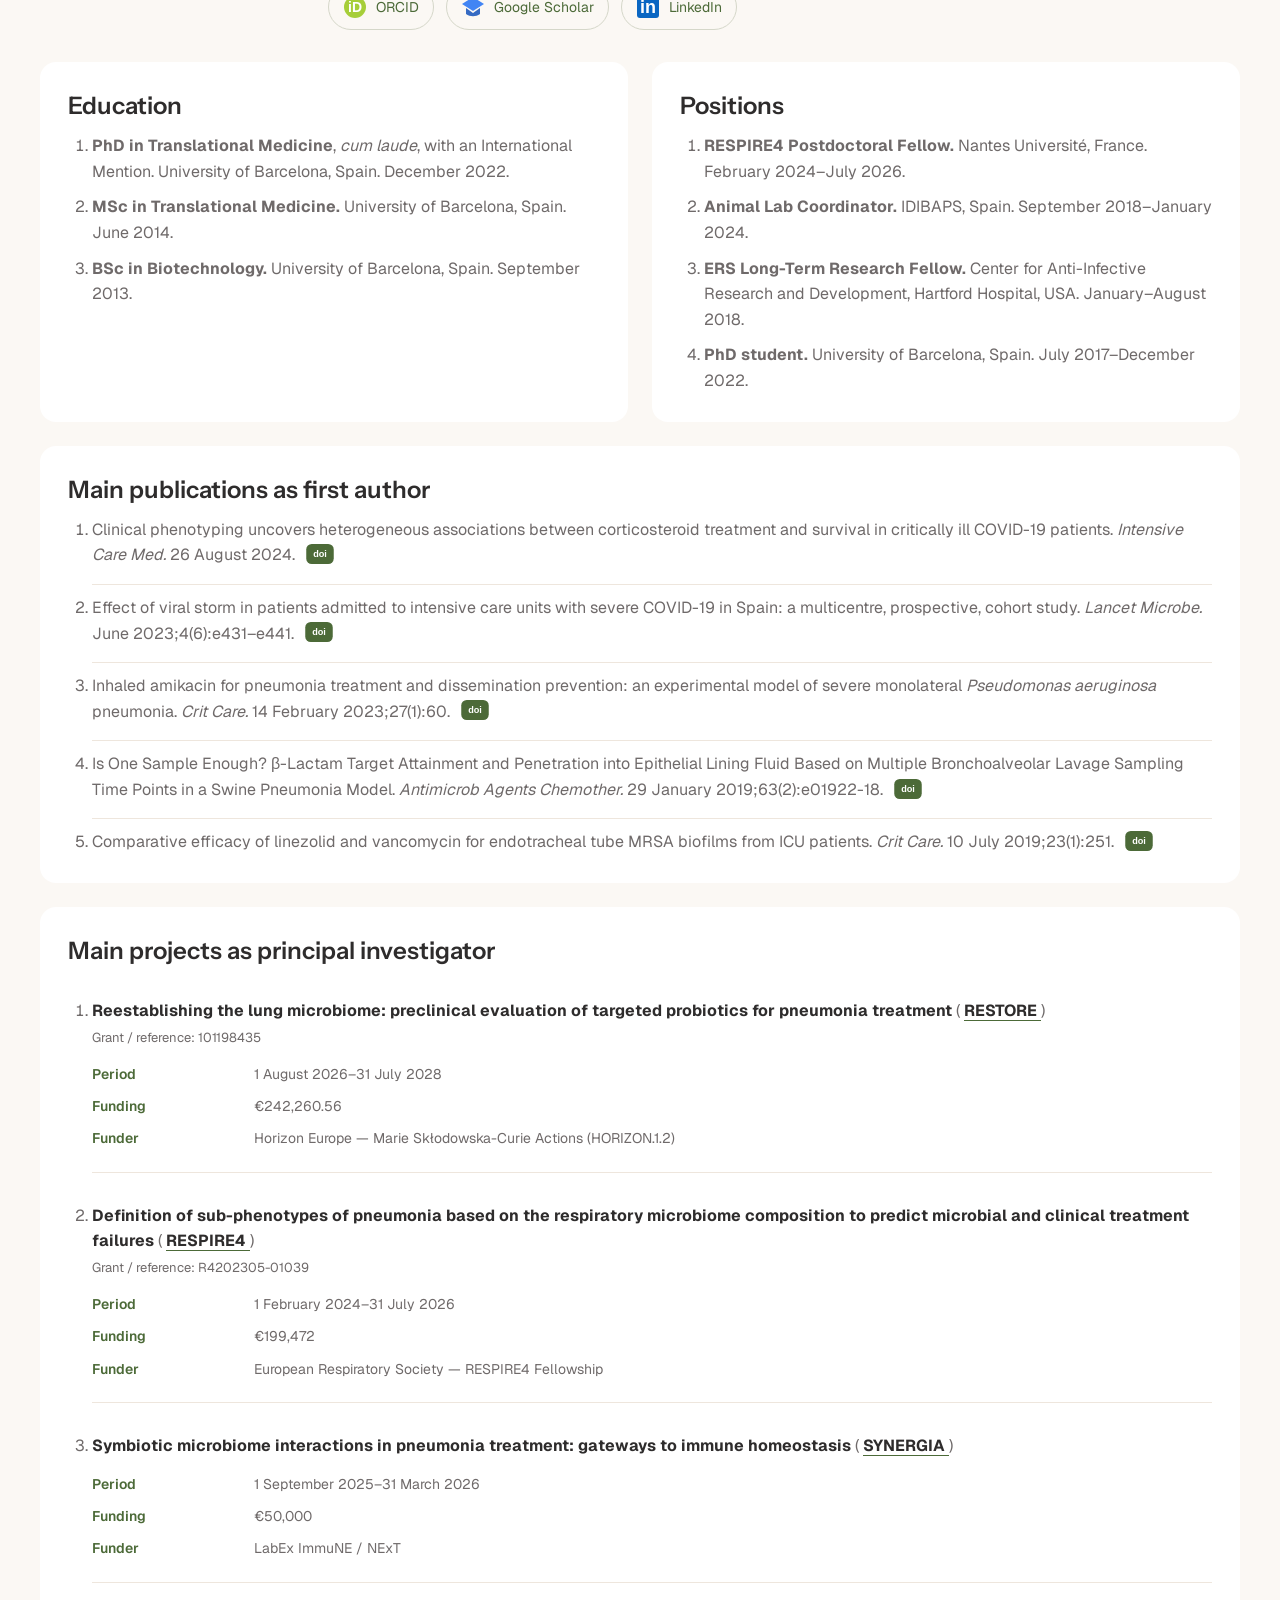
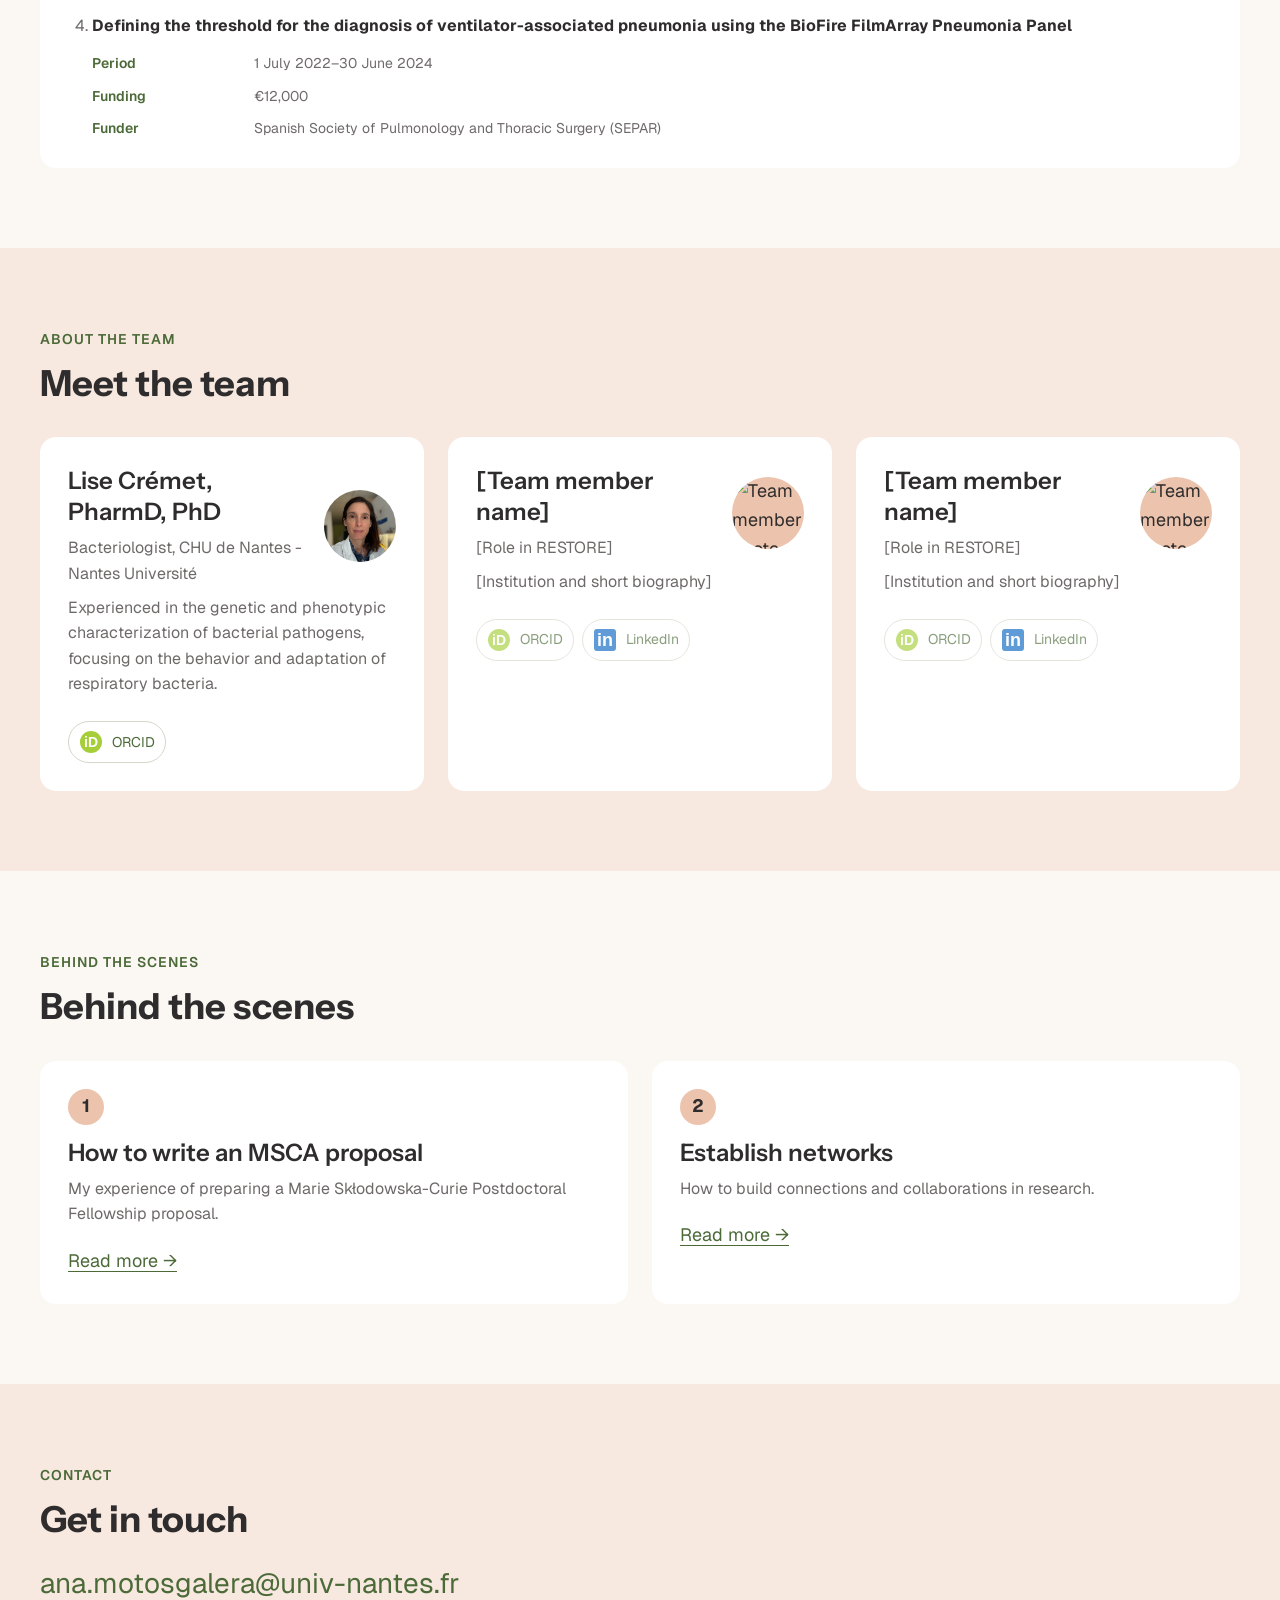
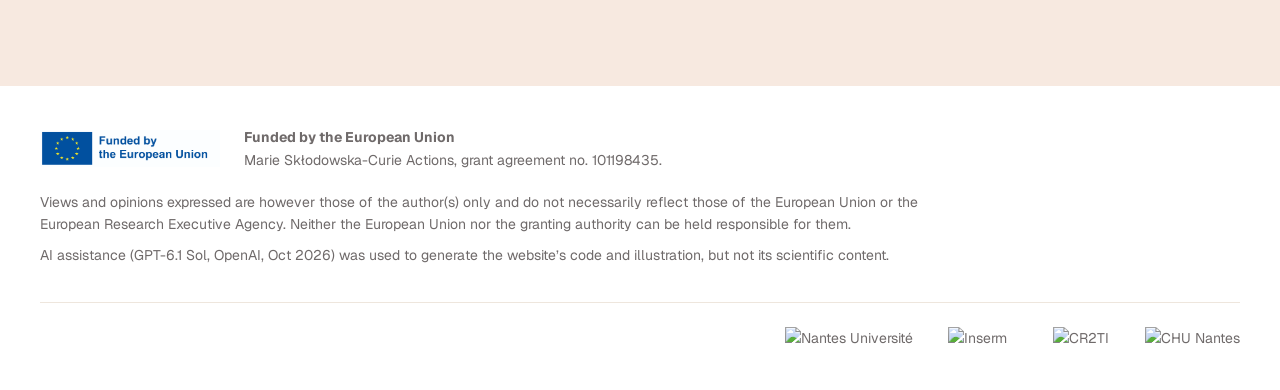
==== commit d6809985: "Update team member details for Lise Crémet Updated team member information for Lise Crémet, includin" ====
--- a/index.html
+++ b/index.html
@@ -748,63 +748,40 @@
             <article class="card team-card">
               <div class="team-head">
                 <div>
-                  <h3>[Team member name]</h3>
-                  <p>[Role in RESTORE]</p>
+                  <h3>Lise Crémet, PharmD, PhD </h3>
+                  <p>Bacteriologist, CHU de Nantes - Nantes Université </p>
                 </div>
                 <img
                   class="team-photo"
                   data-team-photo="1"
-                  src="assets/team-placeholder.svg"
+                  src="LiseC_picture.jpeg"
                   alt="Team member photo placeholder"
                 />
               </div>
-              <p>[Institution and short biography]</p>
-              <div class="socials">
-                <a
-                  class="social-link"
-                  data-link="team1.orcid"
-                  role="link"
-                  aria-disabled="true"
-                  title="Link to be added"
-                >
-                  <svg viewBox="0 0 24 24" aria-hidden="true">
-                    <circle cx="12" cy="12" r="11" fill="#A6CE39" />
-                    <text
-                      x="5"
-                      y="17"
-                      font-family="Arial,sans-serif"
-                      font-weight="bold"
-                      font-size="14"
-                      fill="white"
-                    >
-                      iD
-                    </text>
-                  </svg>
-                  <span>ORCID</span>
-                </a>
-                <a
-                  class="social-link"
-                  data-link="team1.linkedin"
-                  role="link"
-                  aria-disabled="true"
-                  title="Link to be added"
-                >
-                  <svg viewBox="0 0 24 24" aria-hidden="true">
-                    <rect x="1" y="1" width="22" height="22" rx="3" fill="#0A66C2" />
-                    <text
-                      x="4"
-                      y="18"
-                      font-family="Arial,sans-serif"
-                      font-weight="bold"
-                      font-size="18"
-                      fill="white"
-                    >
-                      in
-                    </text>
-                  </svg>
-                  <span>LinkedIn</span>
-                </a>
-              </div>
+              <p>Experienced in the genetic and phenotypic characterization of bacterial pathogens, focusing on the behavior and adaptation of respiratory bacteria.</p>
+             <div class="socials">
+                  <a
+                    class="social-link"
+                    href="https://orcid.org/0000-0002-9260-755X"
+                    target="_blank"
+                    rel="noopener noreferrer"
+                  >
+                    <svg viewBox="0 0 24 24" aria-hidden="true">
+                      <circle cx="12" cy="12" r="11" fill="#A6CE39" />
+                      <text
+                        x="5"
+                        y="17"
+                        font-family="Arial, sans-serif"
+                        font-weight="bold"
+                        font-size="14"
+                        fill="white"
+                      >
+                        iD
+                      </text>
+                    </svg>
+                    <span>ORCID</span>
+                  </a>
+                </div>
             </article>
             <article class="card team-card">
               <div class="team-head">
--- a/styles.css
+++ b/styles.css
@@ -303,3 +303,5 @@
   position: relative;
   top: -2px;
 }
+
+
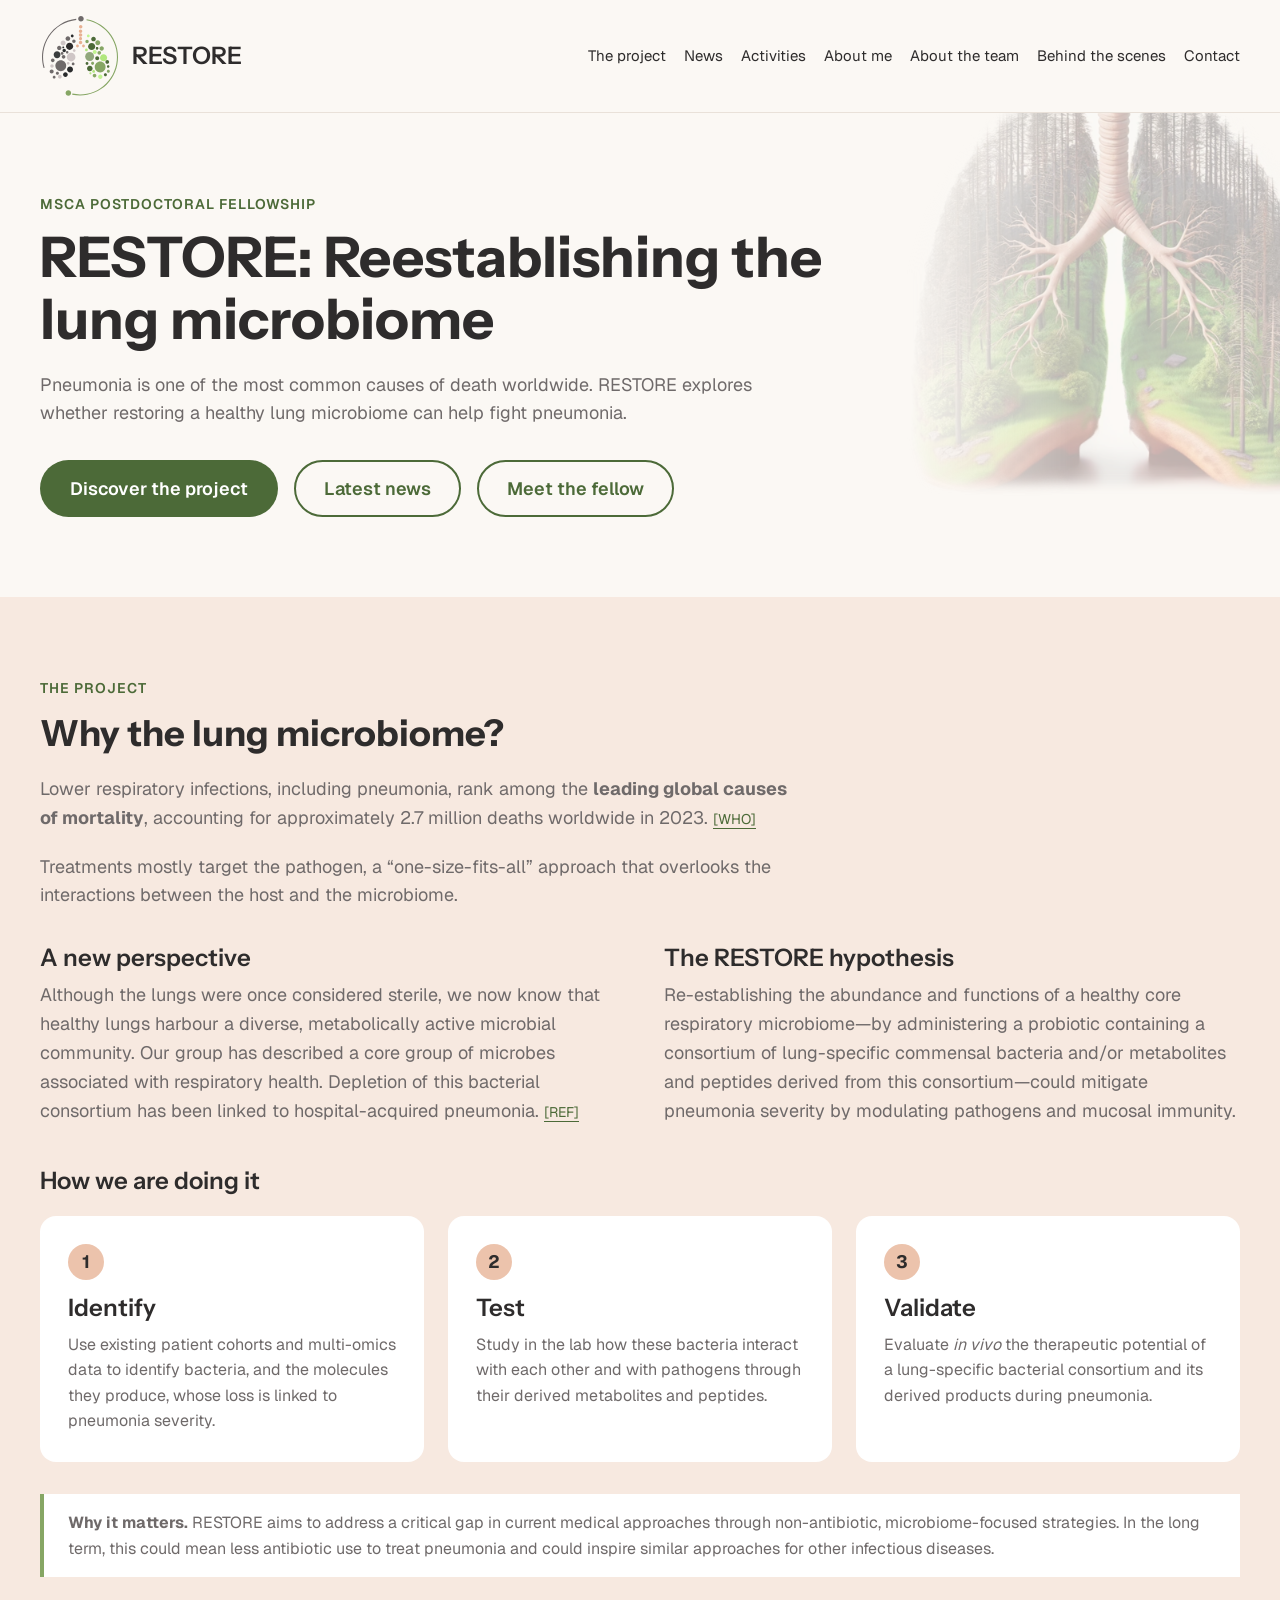
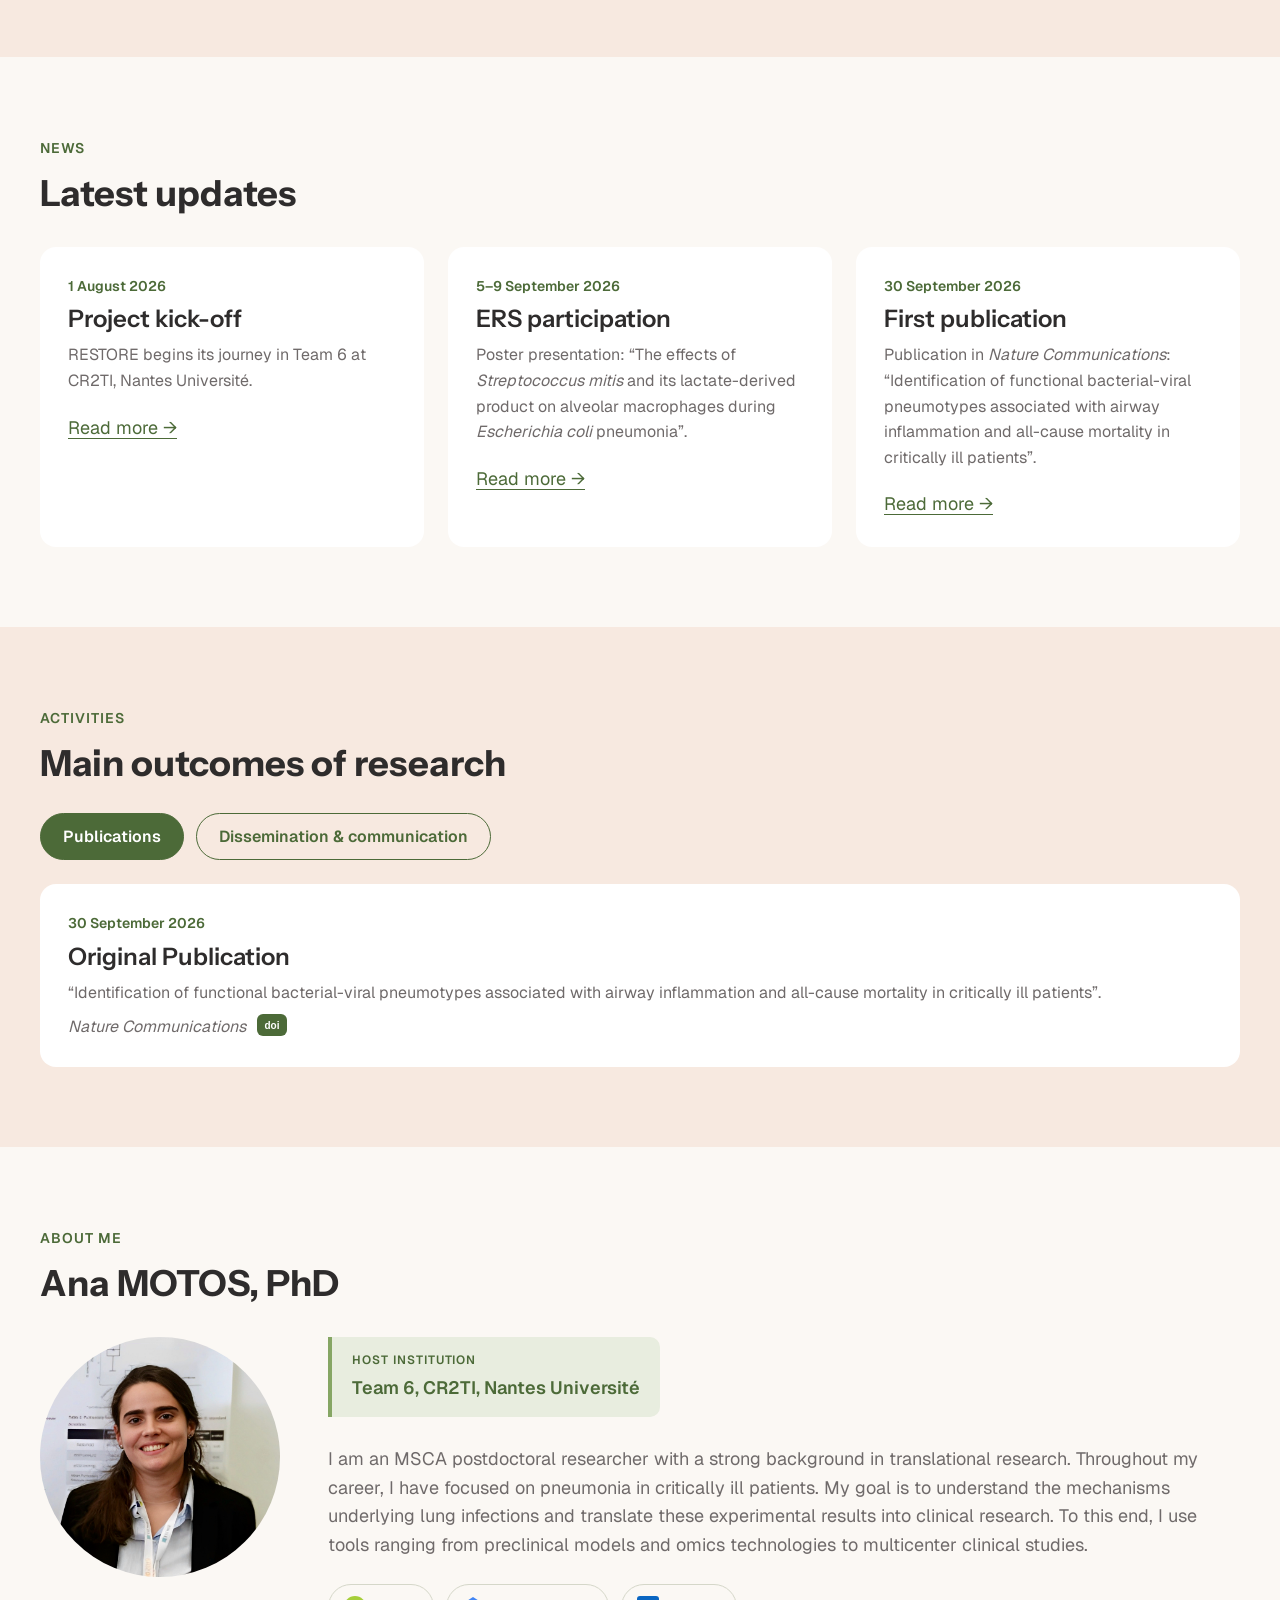
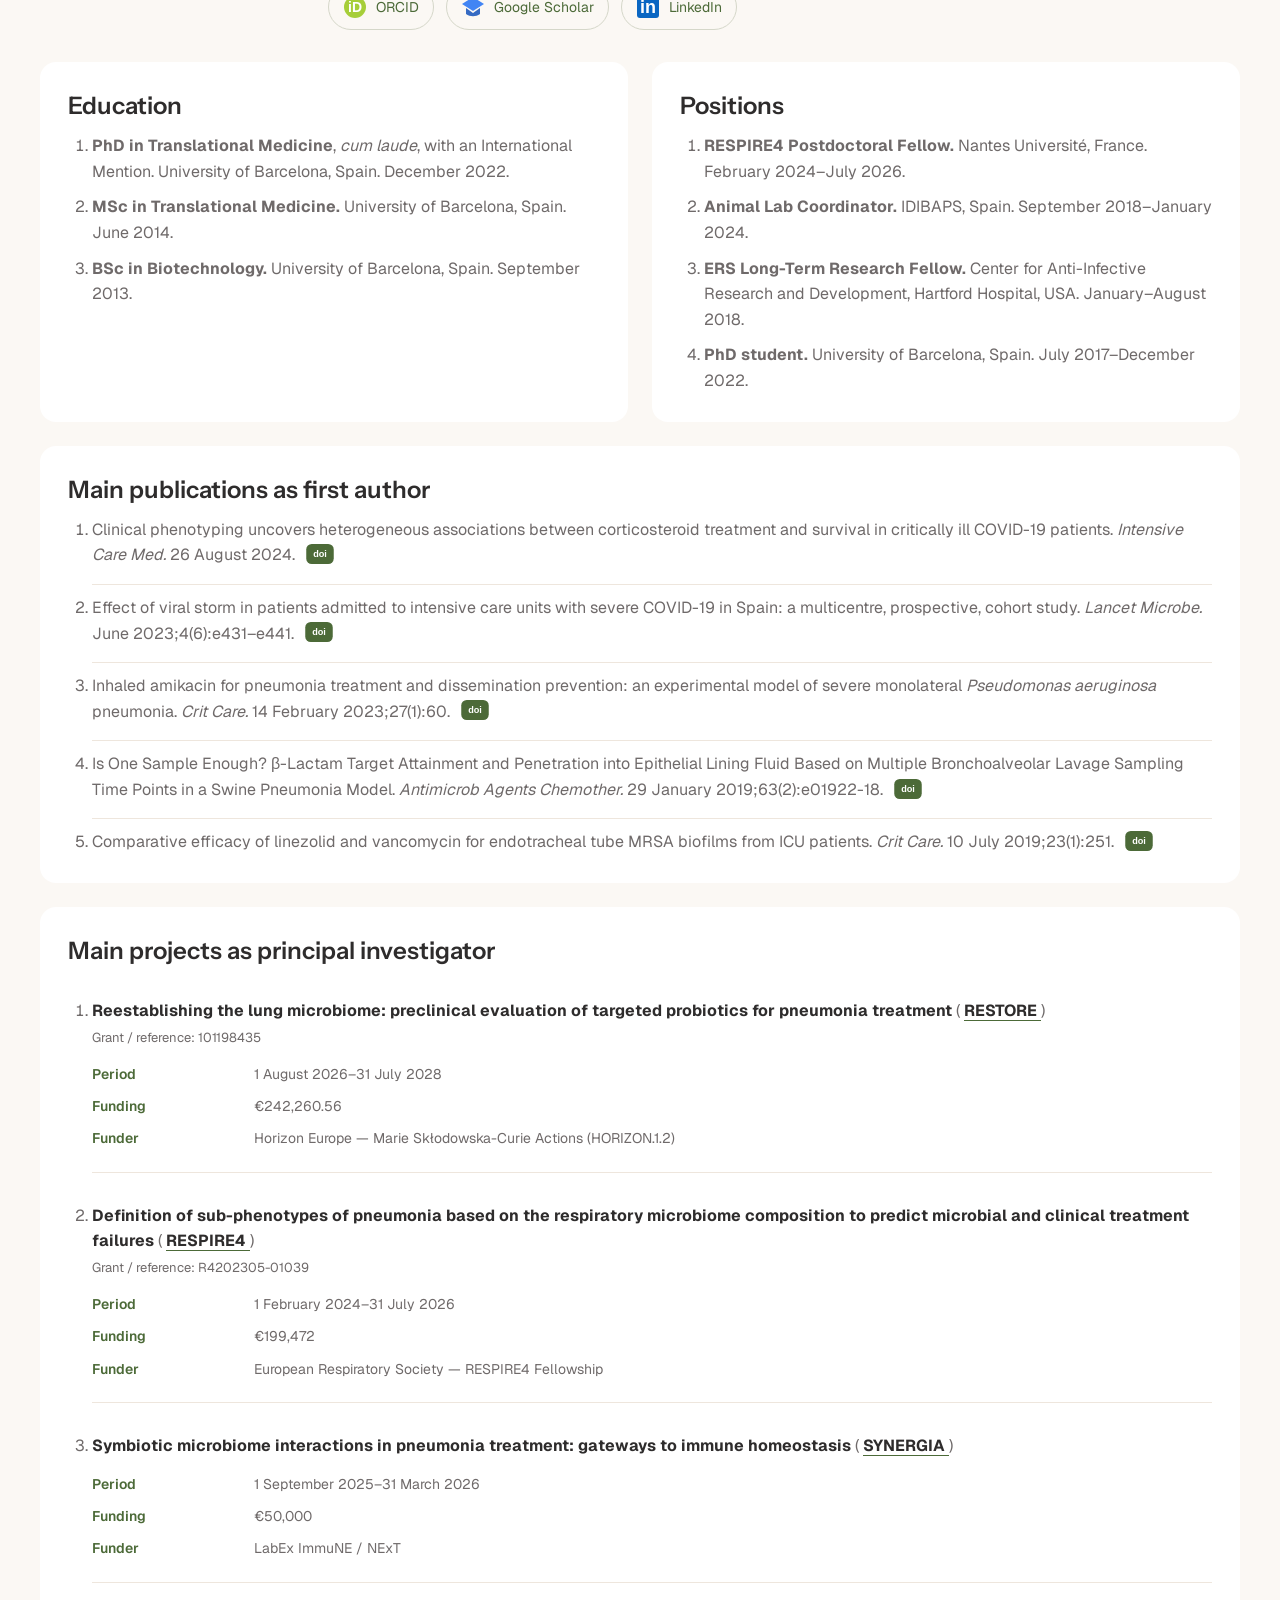
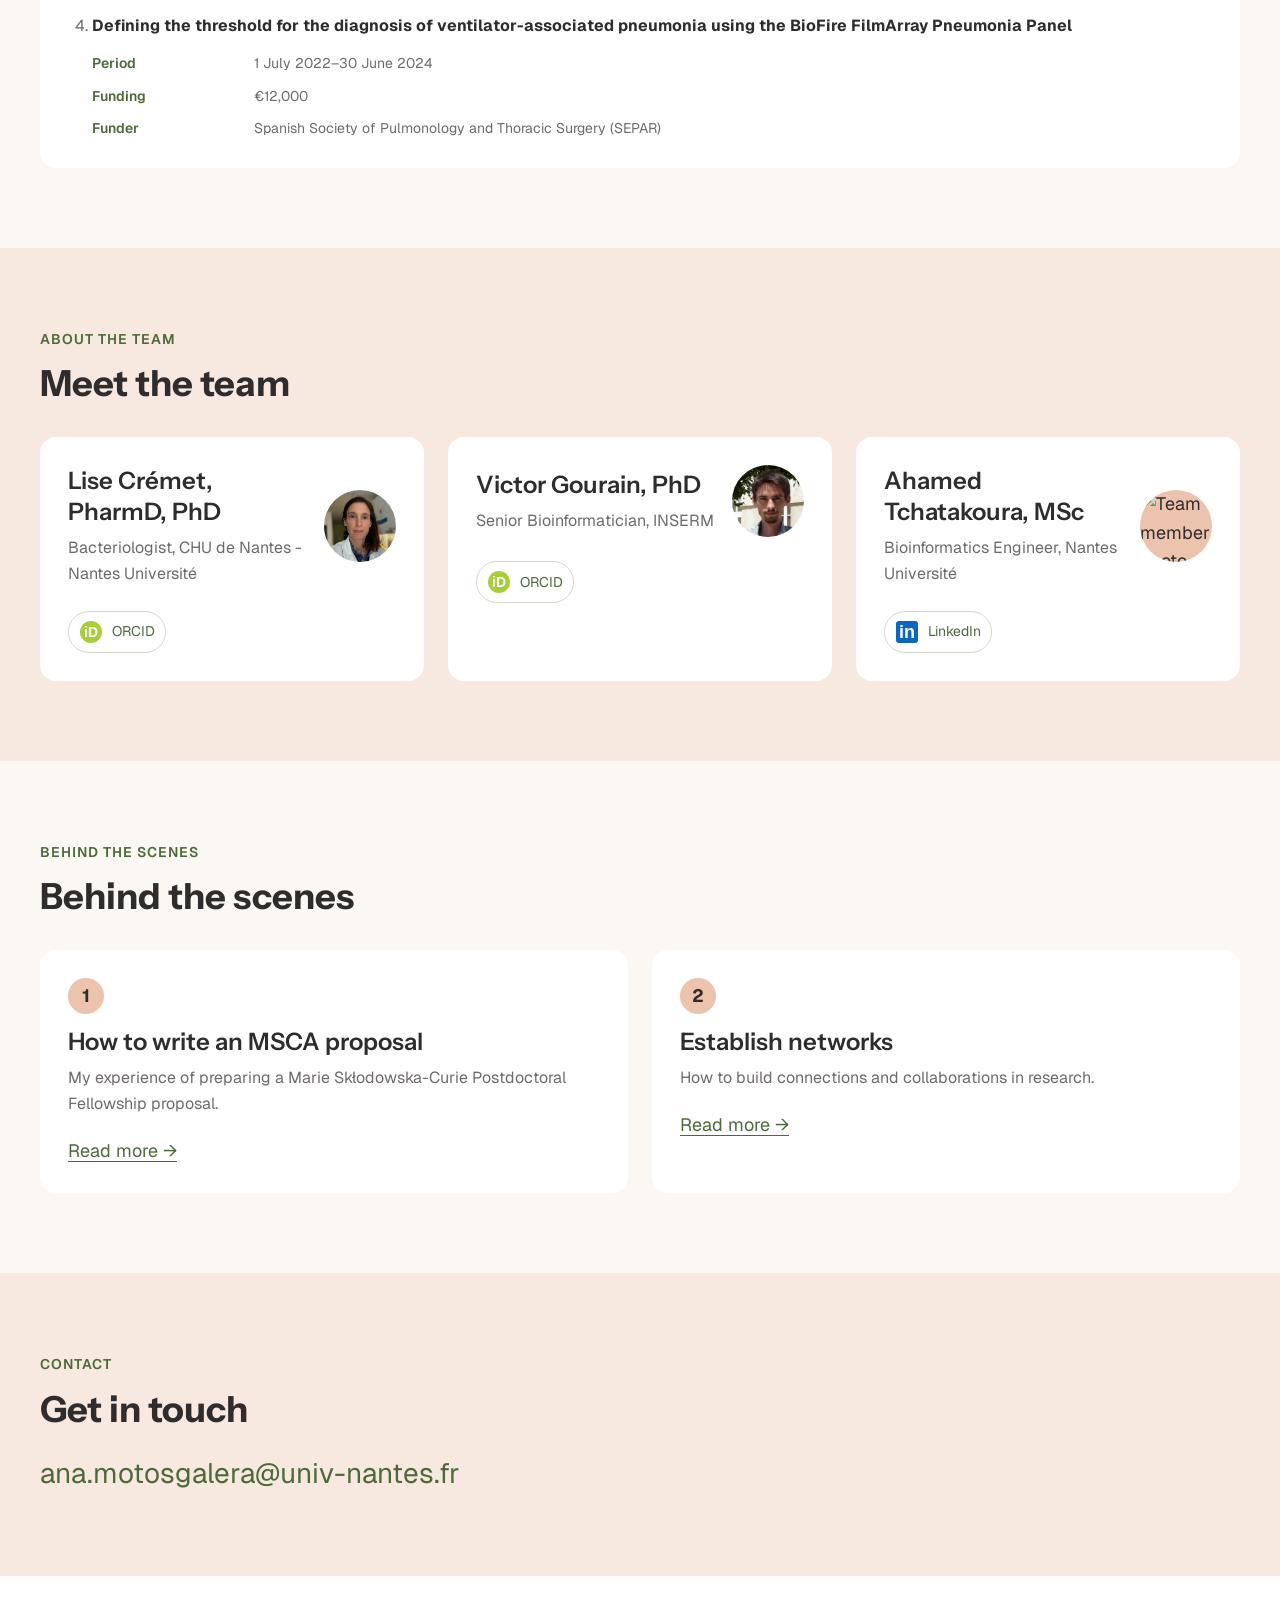
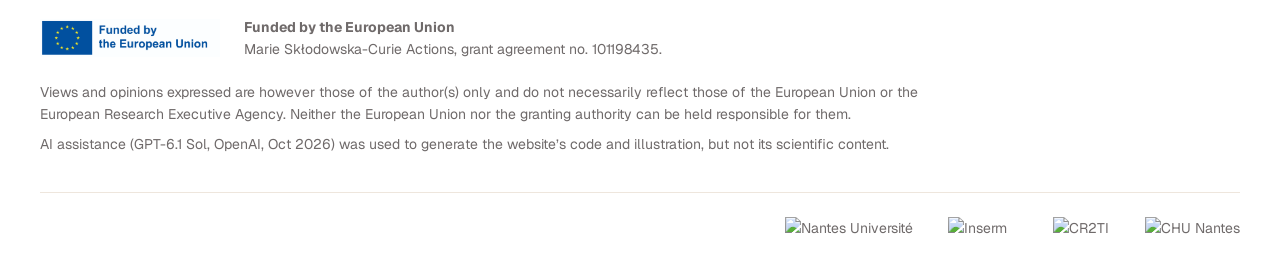
==== commit 934d6038: "Revise team member information and links Updated team member details and social links in the HTML." ====
--- a/index.html
+++ b/index.html
@@ -758,7 +758,6 @@
                   alt="Team member photo placeholder"
                 />
               </div>
-              <p>Experienced in the genetic and phenotypic characterization of bacterial pathogens, focusing on the behavior and adaptation of respiratory bacteria.</p>
              <div class="socials">
                   <a
                     class="social-link"
@@ -786,31 +785,29 @@
             <article class="card team-card">
               <div class="team-head">
                 <div>
-                  <h3>[Team member name]</h3>
-                  <p>[Role in RESTORE]</p>
+                  <h3>Victor Gourain, PhD</h3>
+                  <p>Senior Bioinformatician, INSERM</p>
                 </div>
                 <img
                   class="team-photo"
                   data-team-photo="2"
-                  src="assets/team-placeholder.svg"
+                  src="VictorG_picture.jpg"
                   alt="Team member photo placeholder"
                 />
               </div>
-              <p>[Institution and short biography]</p>
               <div class="socials">
                 <a
                   class="social-link"
-                  data-link="team2.orcid"
-                  role="link"
-                  aria-disabled="true"
-                  title="Link to be added"
+                  href="https://orcid.org/0000-0002-6483-0738"
+                  target="_blank"
+                  rel="noopener noreferrer"
                 >
                   <svg viewBox="0 0 24 24" aria-hidden="true">
                     <circle cx="12" cy="12" r="11" fill="#A6CE39" />
                     <text
                       x="5"
                       y="17"
-                      font-family="Arial,sans-serif"
+                      font-family="Arial, sans-serif"
                       font-weight="bold"
                       font-size="14"
                       fill="white"
@@ -820,90 +817,42 @@
                   </svg>
                   <span>ORCID</span>
                 </a>
-                <a
-                  class="social-link"
-                  data-link="team2.linkedin"
-                  role="link"
-                  aria-disabled="true"
-                  title="Link to be added"
-                >
-                  <svg viewBox="0 0 24 24" aria-hidden="true">
-                    <rect x="1" y="1" width="22" height="22" rx="3" fill="#0A66C2" />
-                    <text
-                      x="4"
-                      y="18"
-                      font-family="Arial,sans-serif"
-                      font-weight="bold"
-                      font-size="18"
-                      fill="white"
-                    >
-                      in
-                    </text>
-                  </svg>
-                  <span>LinkedIn</span>
-                </a>
               </div>
             </article>
             <article class="card team-card">
               <div class="team-head">
                 <div>
-                  <h3>[Team member name]</h3>
-                  <p>[Role in RESTORE]</p>
+                  <h3>Ahamed Tchatakoura, MSc</h3>
+                  <p>Bioinformatics Engineer, Nantes Université</p>
                 </div>
                 <img
                   class="team-photo"
                   data-team-photo="3"
-                  src="assets/team-placeholder.svg"
+                  src="AhamedT_picture.jpeg"
                   alt="Team member photo placeholder"
                 />
               </div>
-              <p>[Institution and short biography]</p>
-              <div class="socials">
-                <a
-                  class="social-link"
-                  data-link="team3.orcid"
-                  role="link"
-                  aria-disabled="true"
-                  title="Link to be added"
-                >
-                  <svg viewBox="0 0 24 24" aria-hidden="true">
-                    <circle cx="12" cy="12" r="11" fill="#A6CE39" />
-                    <text
-                      x="5"
-                      y="17"
-                      font-family="Arial,sans-serif"
-                      font-weight="bold"
-                      font-size="14"
-                      fill="white"
-                    >
-                      iD
-                    </text>
-                  </svg>
-                  <span>ORCID</span>
-                </a>
-                <a
-                  class="social-link"
-                  data-link="team3.linkedin"
-                  role="link"
-                  aria-disabled="true"
-                  title="Link to be added"
-                >
-                  <svg viewBox="0 0 24 24" aria-hidden="true">
-                    <rect x="1" y="1" width="22" height="22" rx="3" fill="#0A66C2" />
-                    <text
-                      x="4"
-                      y="18"
-                      font-family="Arial,sans-serif"
-                      font-weight="bold"
-                      font-size="18"
-                      fill="white"
-                    >
-                      in
-                    </text>
-                  </svg>
-                  <span>LinkedIn</span>
-                </a>
-              </div>
+             <div class="socials">
+              <a
+                class="social-link"
+                href="https://www.linkedin.com/in/ahamed-tchatakoura"
+                target="_blank"
+                rel="noopener noreferrer"
+              >
+                <svg viewBox="0 0 24 24" aria-hidden="true">
+                  <rect x="1" y="1" width="22" height="22" rx="3" fill="#0A66C2" />
+                  <text
+                    x="4"
+                    y="18"
+                    font-family="Arial, sans-serif"
+                    font-weight="bold"
+                    font-size="18"
+                    fill="white"
+                  >in</text>
+                </svg>
+                <span>LinkedIn</span>
+              </a>
+            </div>
             </article>
           </div>
         </div>
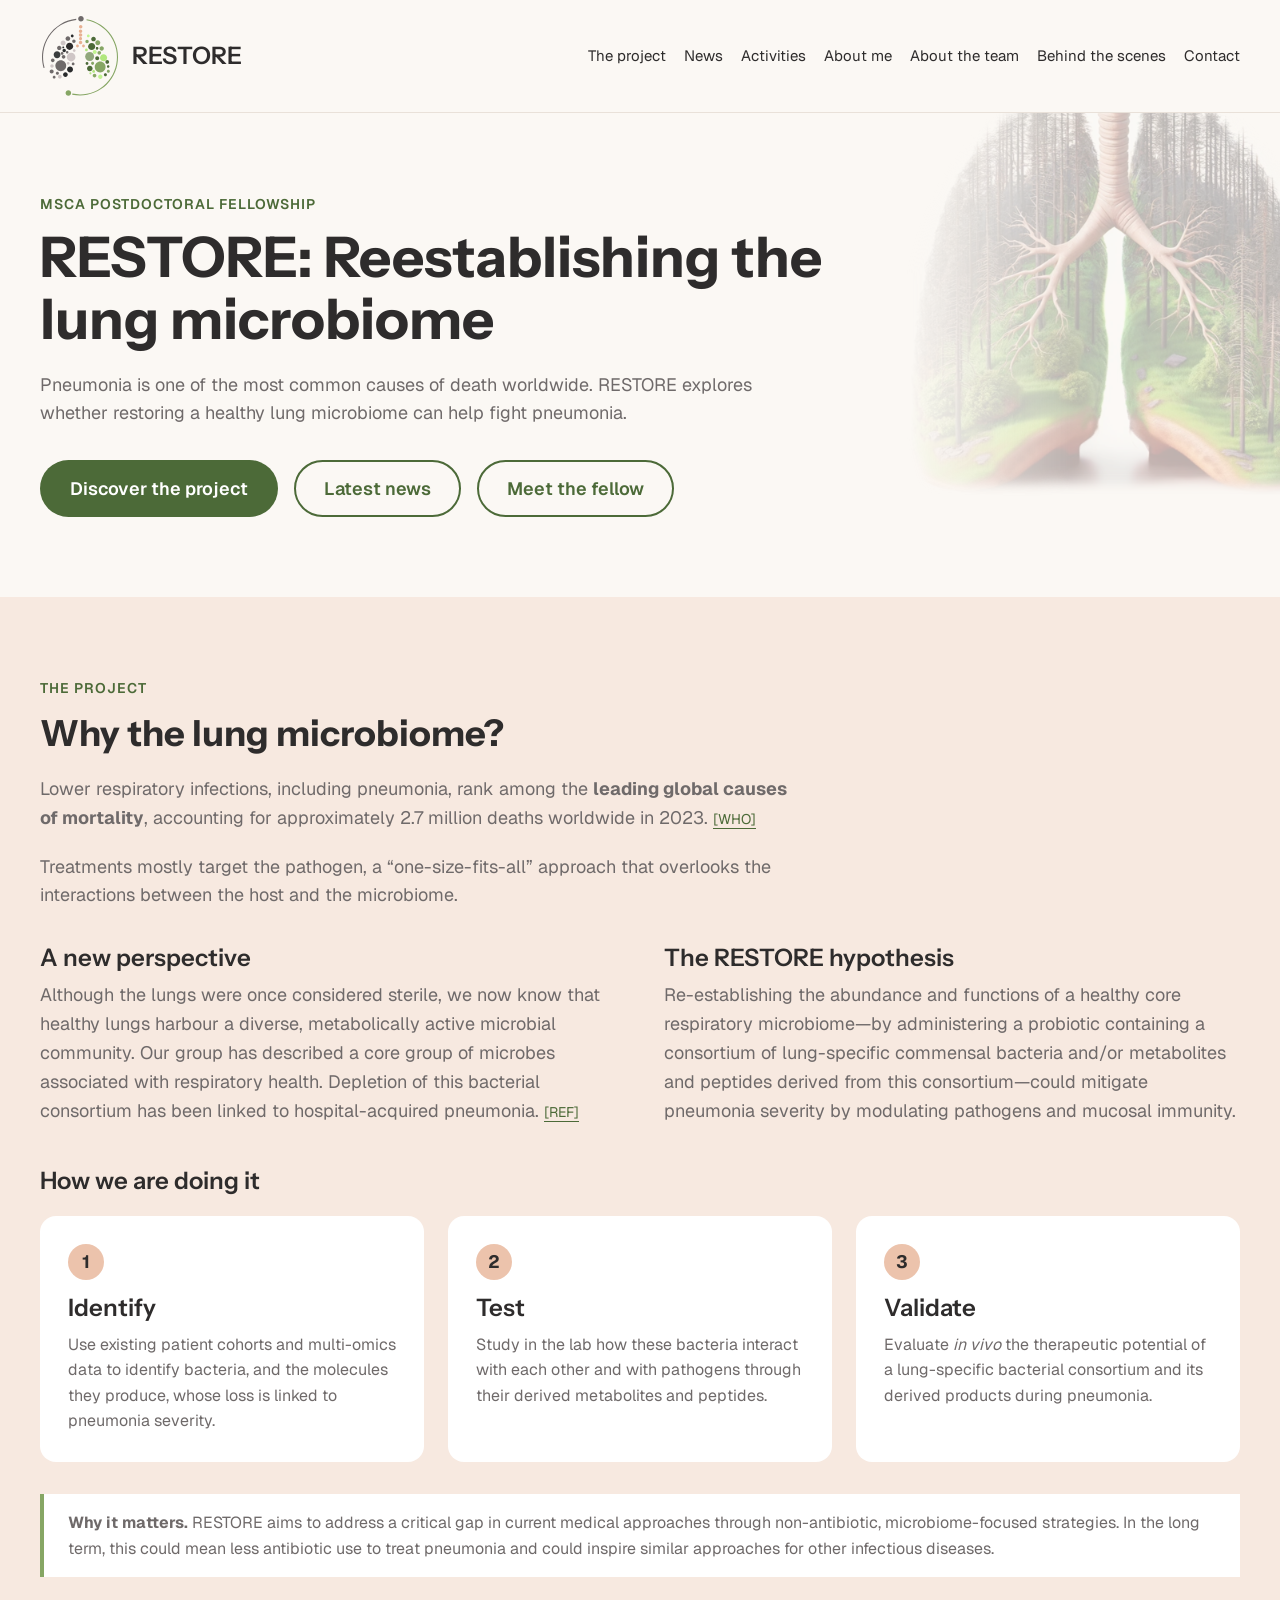
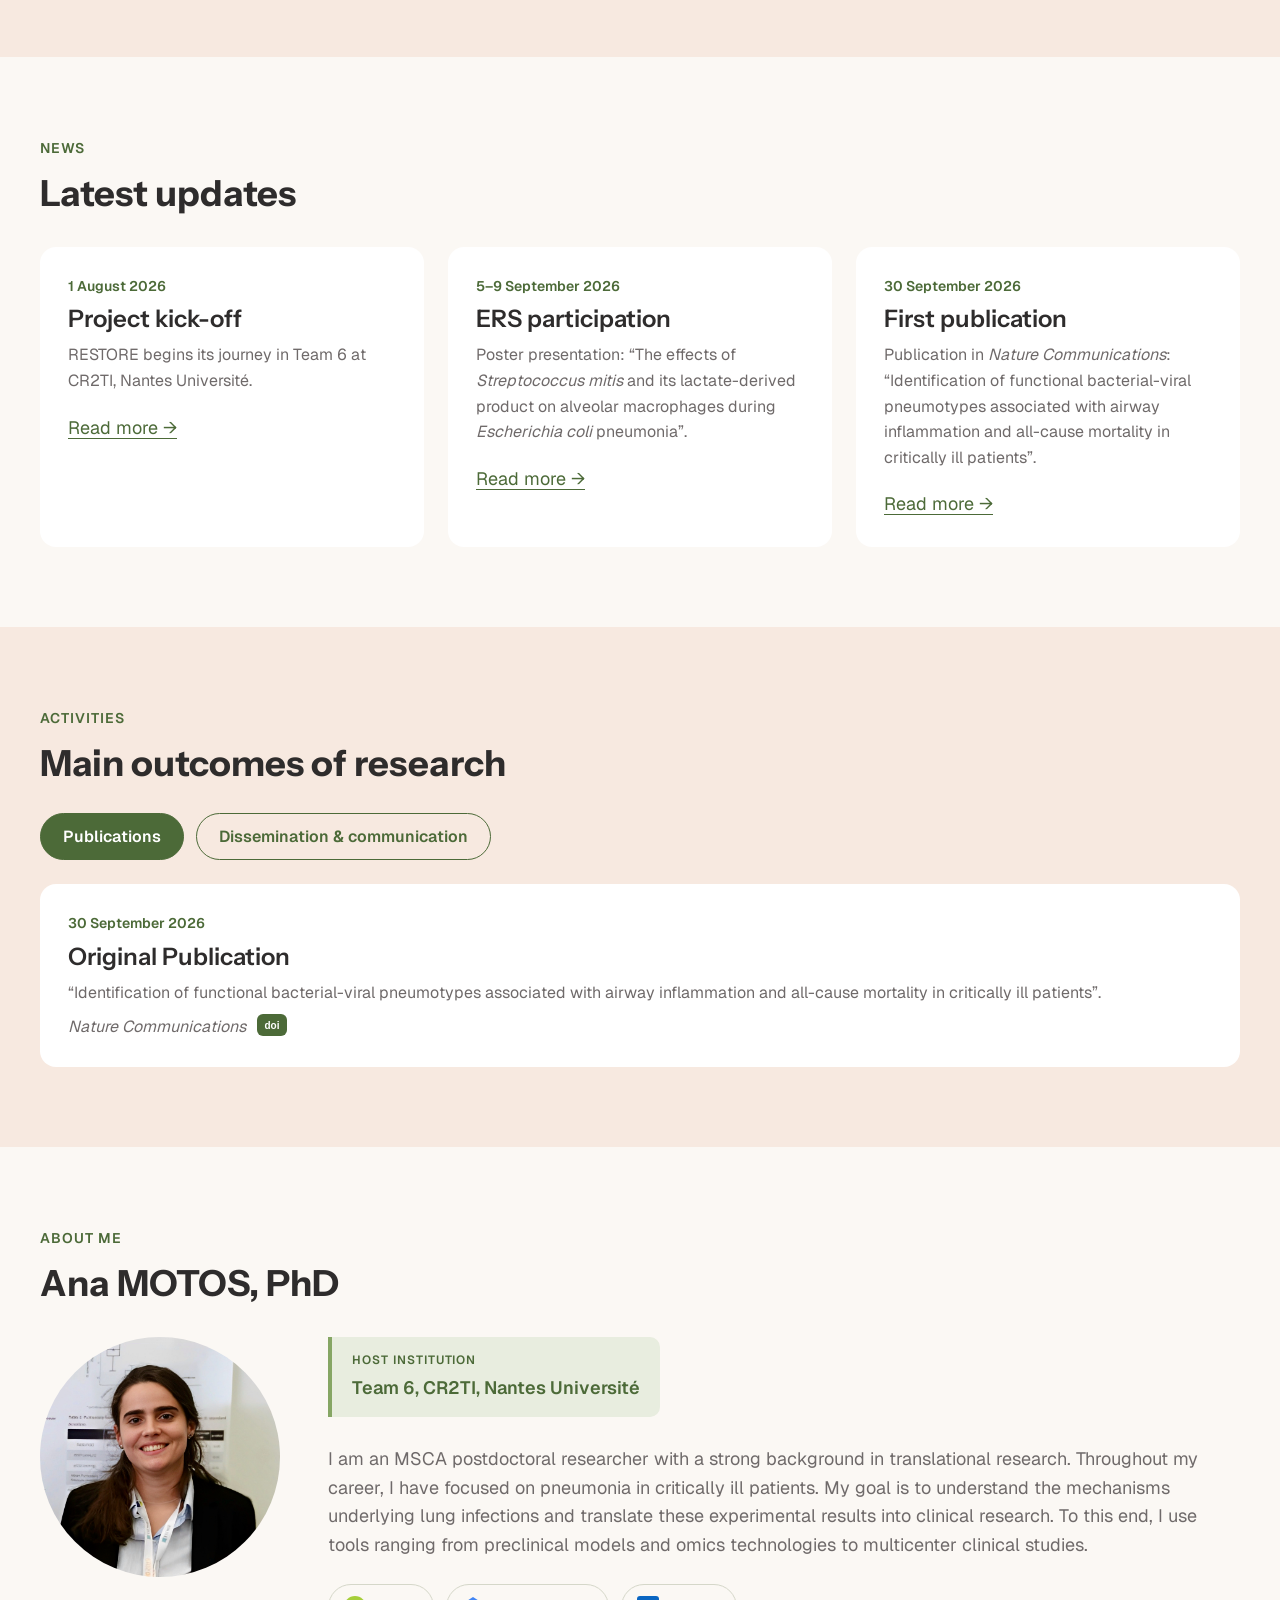
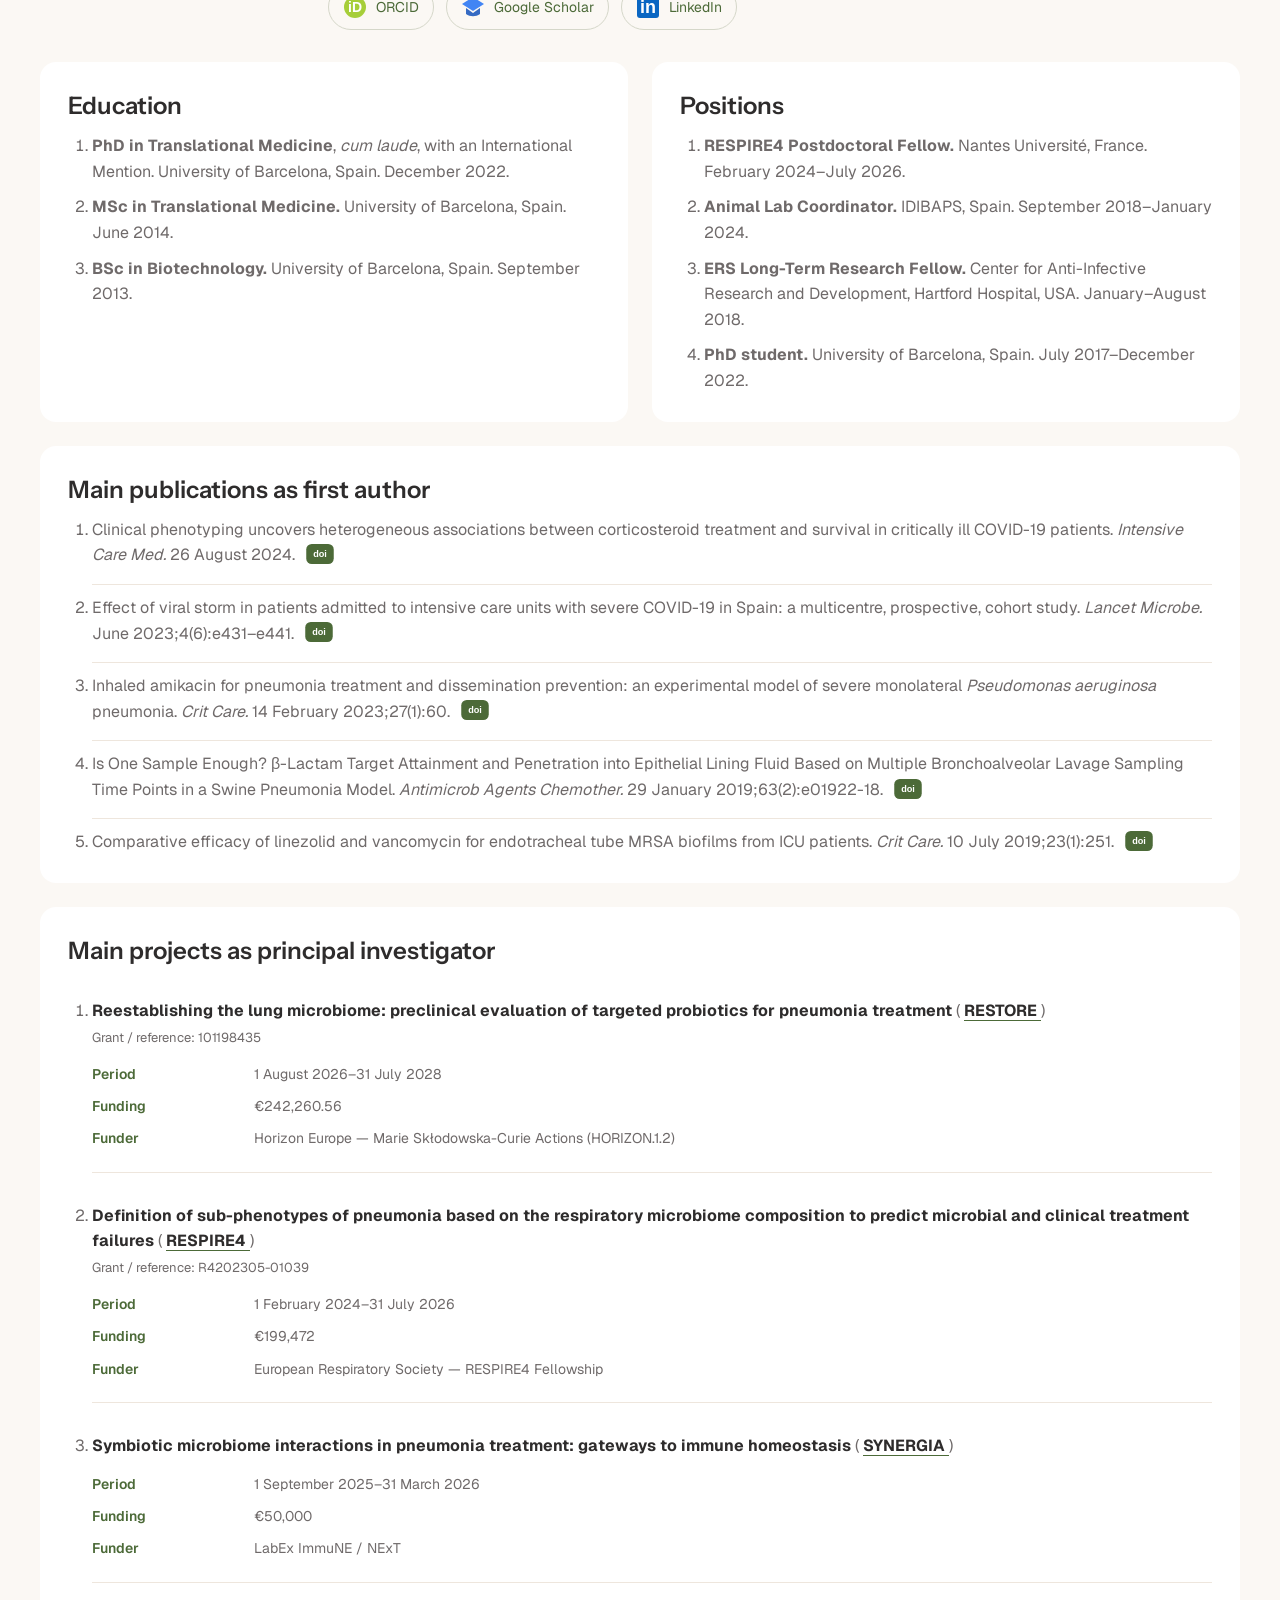
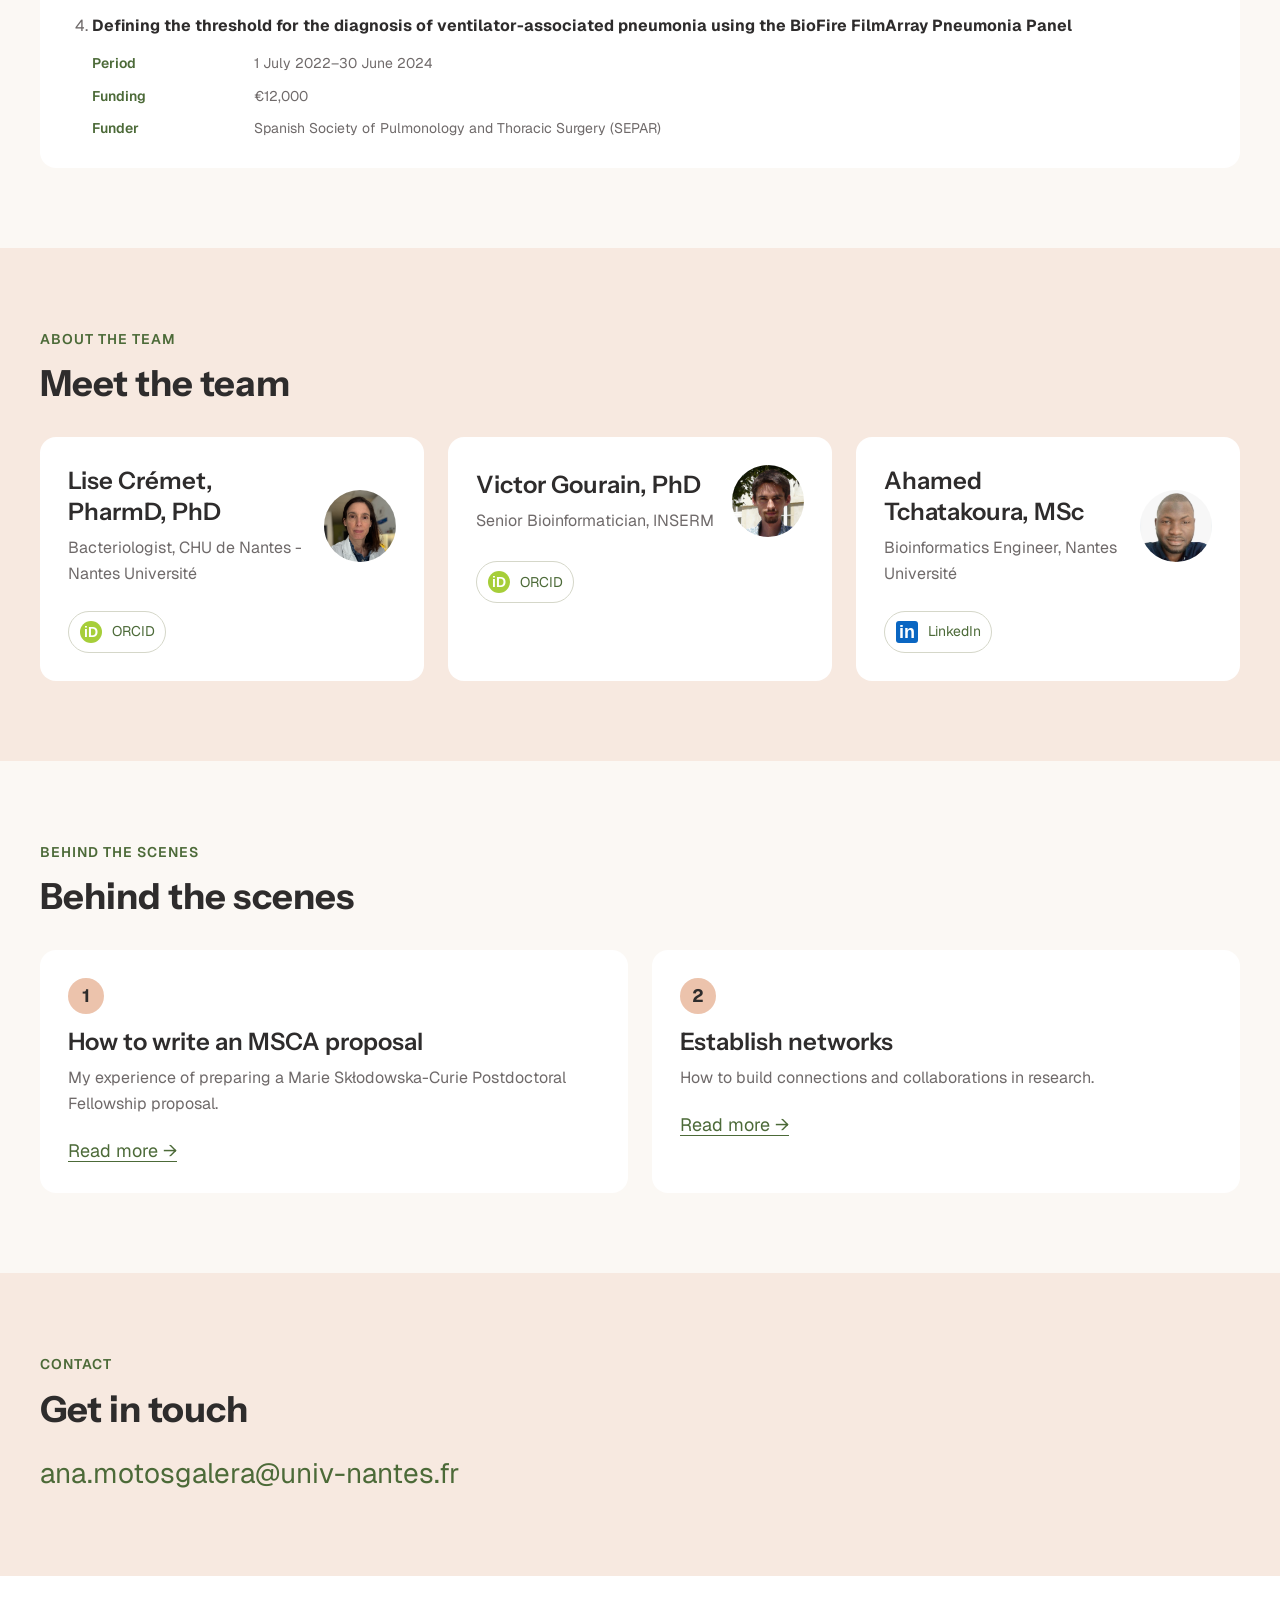
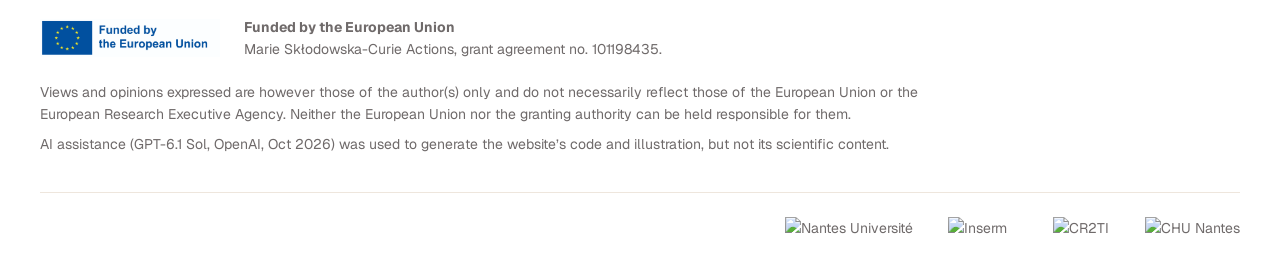
==== commit 07c0d59c: "Change image source from .jpeg to .jpg" ====
--- a/index.html
+++ b/index.html
@@ -828,7 +828,7 @@
                 <img
                   class="team-photo"
                   data-team-photo="3"
-                  src="AhamedT_picture.jpeg"
+                  src="AhamedT_picture.jpg"
                   alt="Team member photo placeholder"
                 />
               </div>
